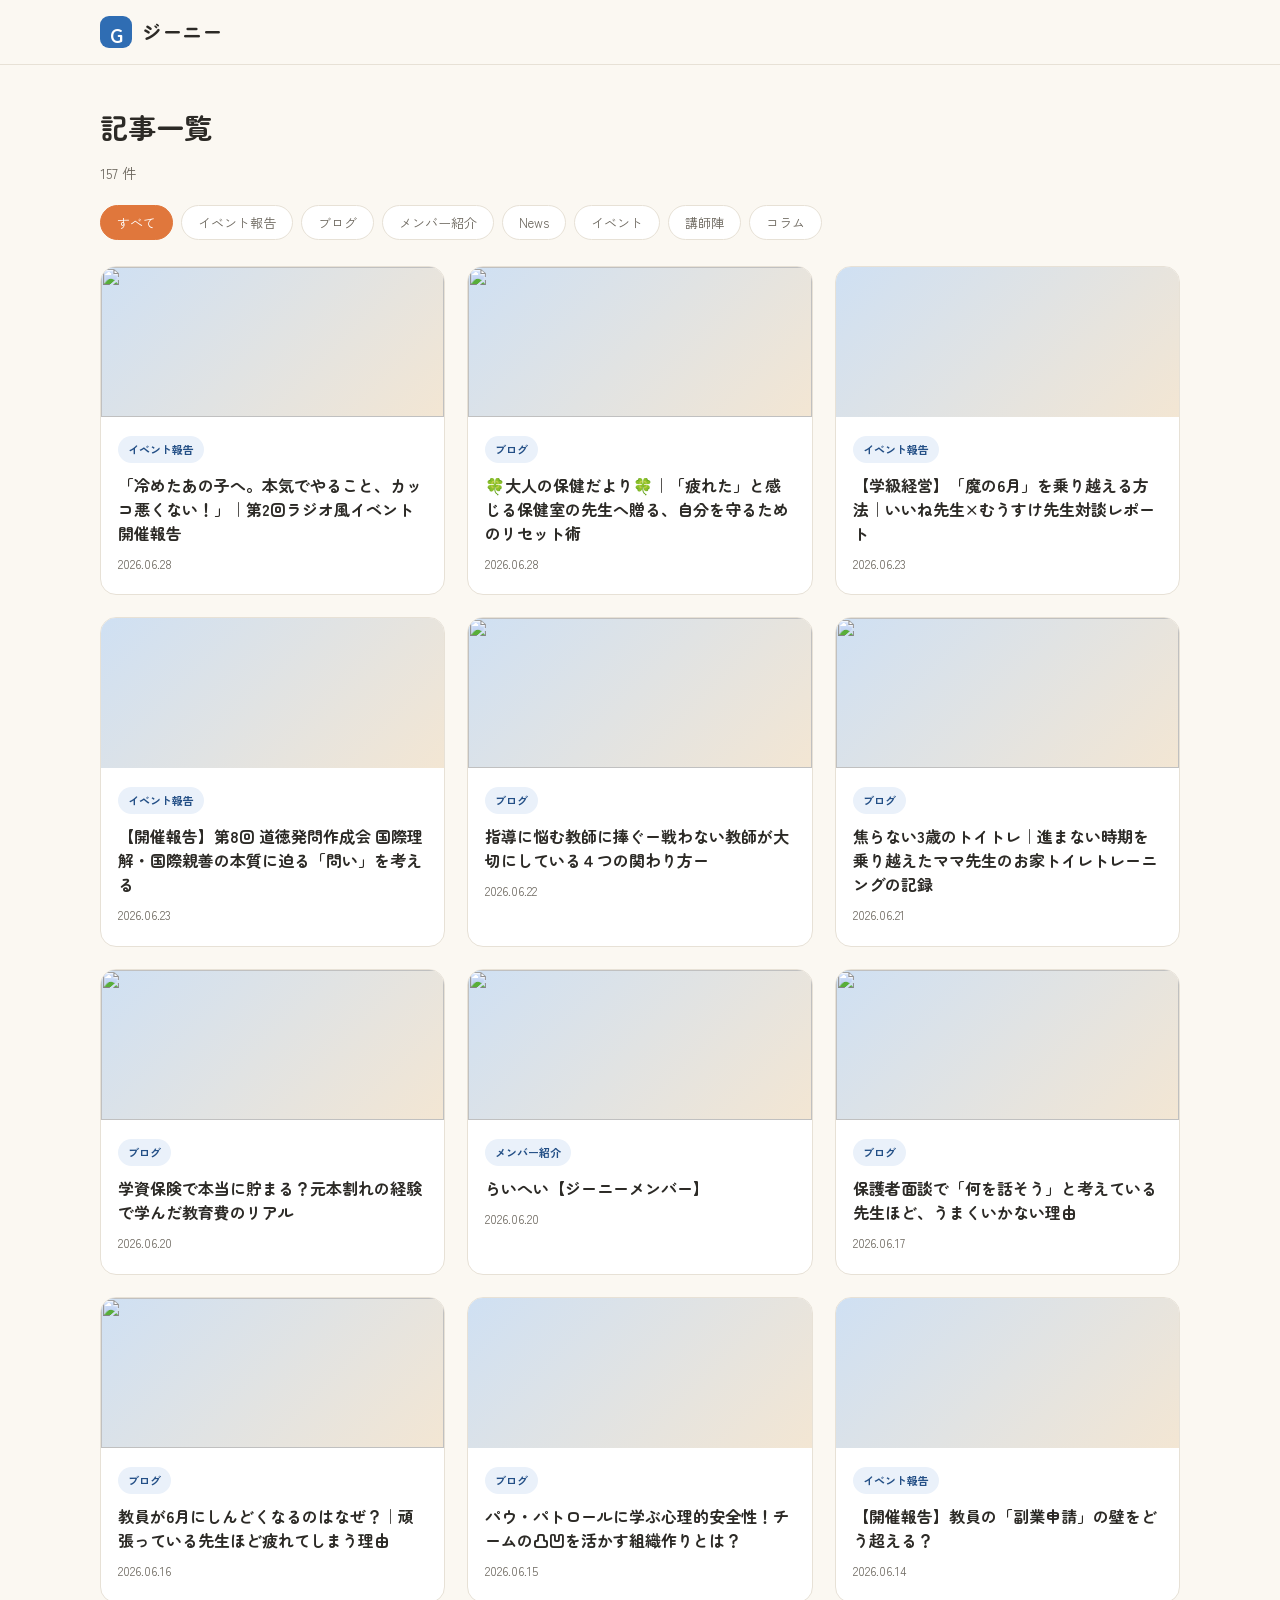
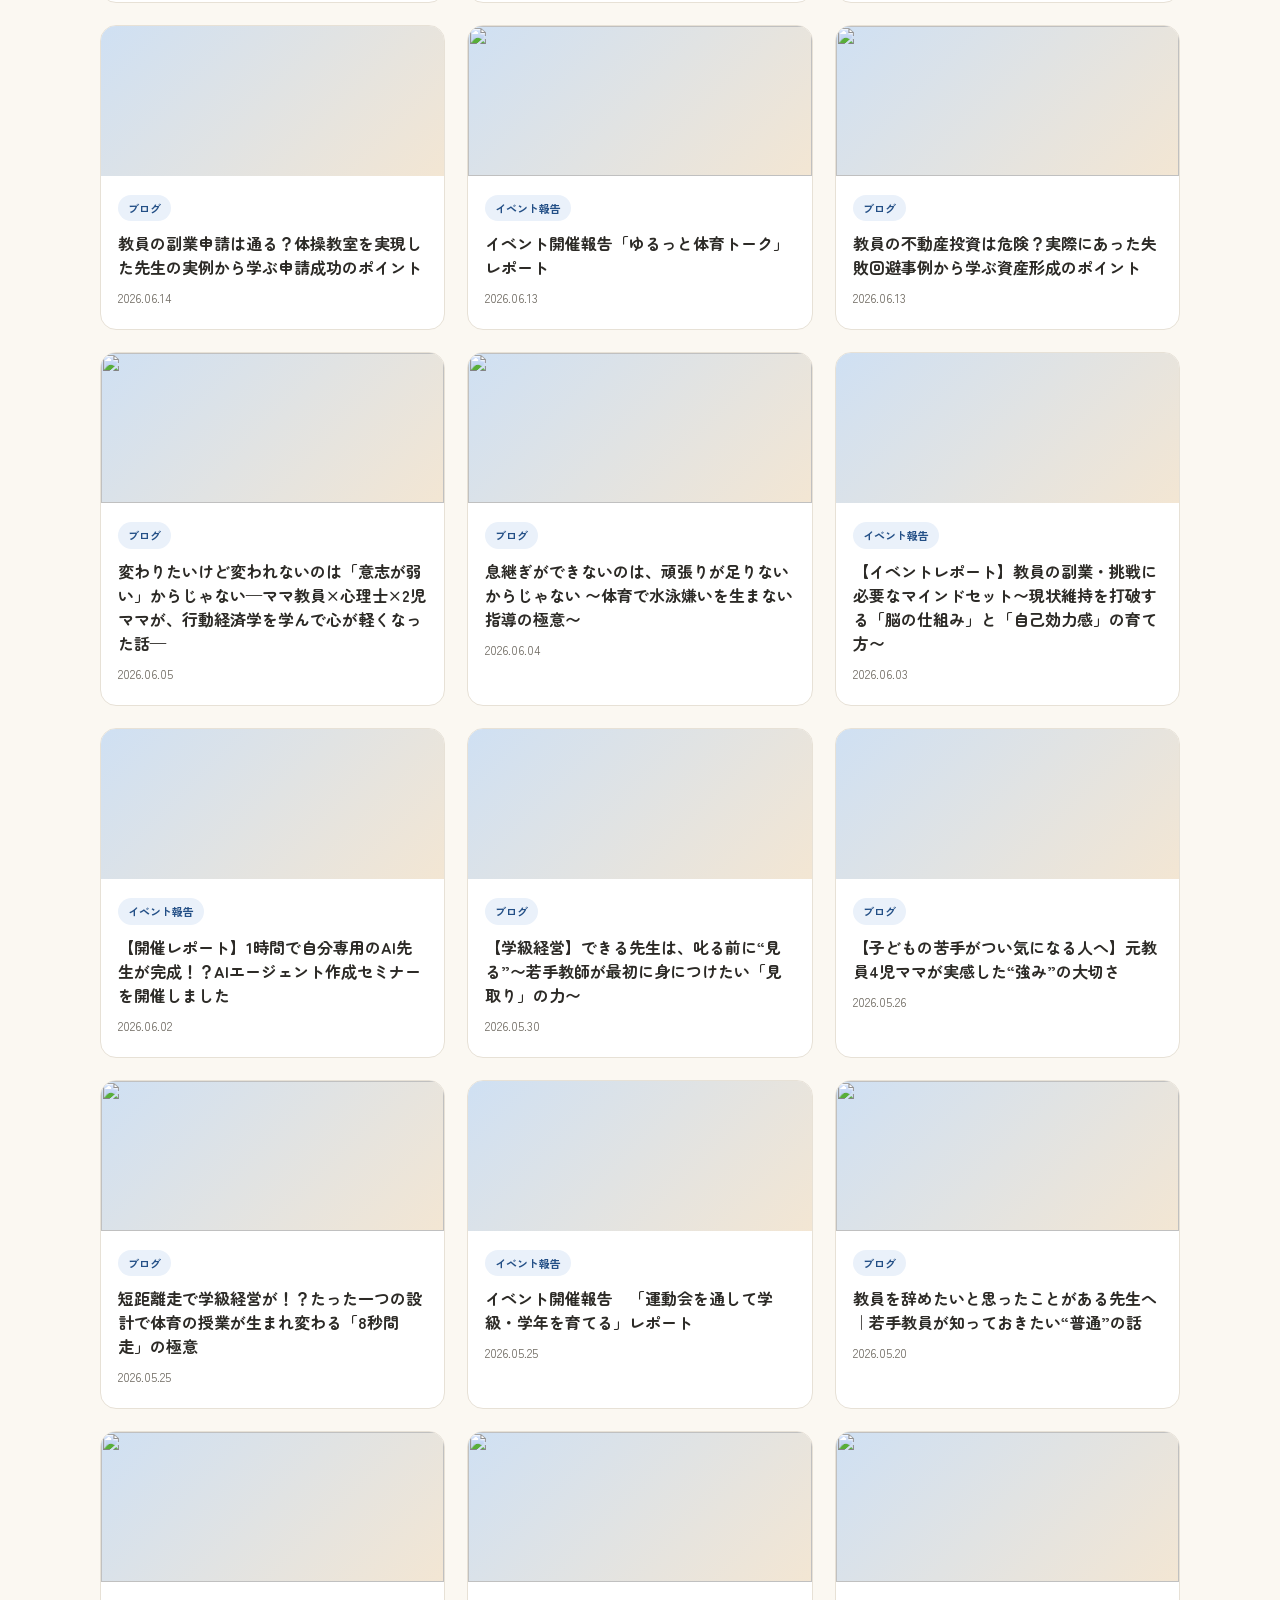
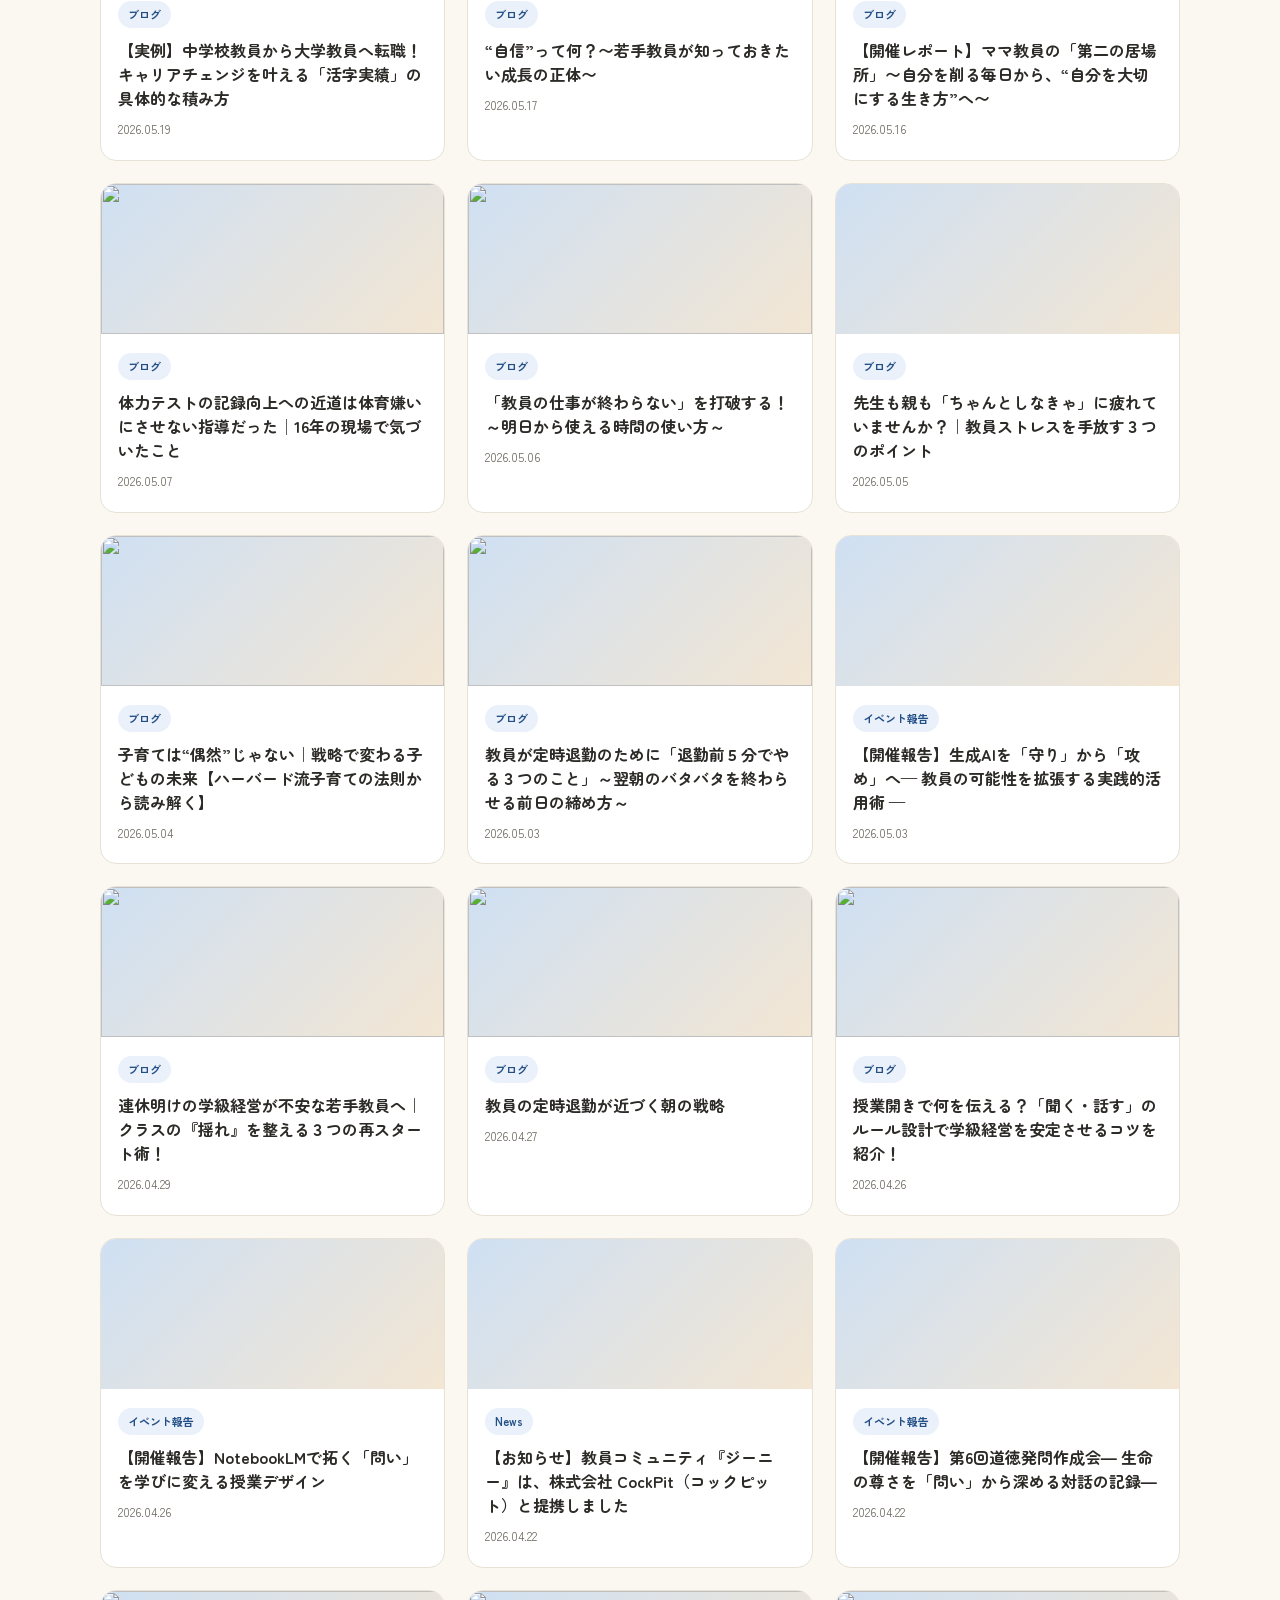
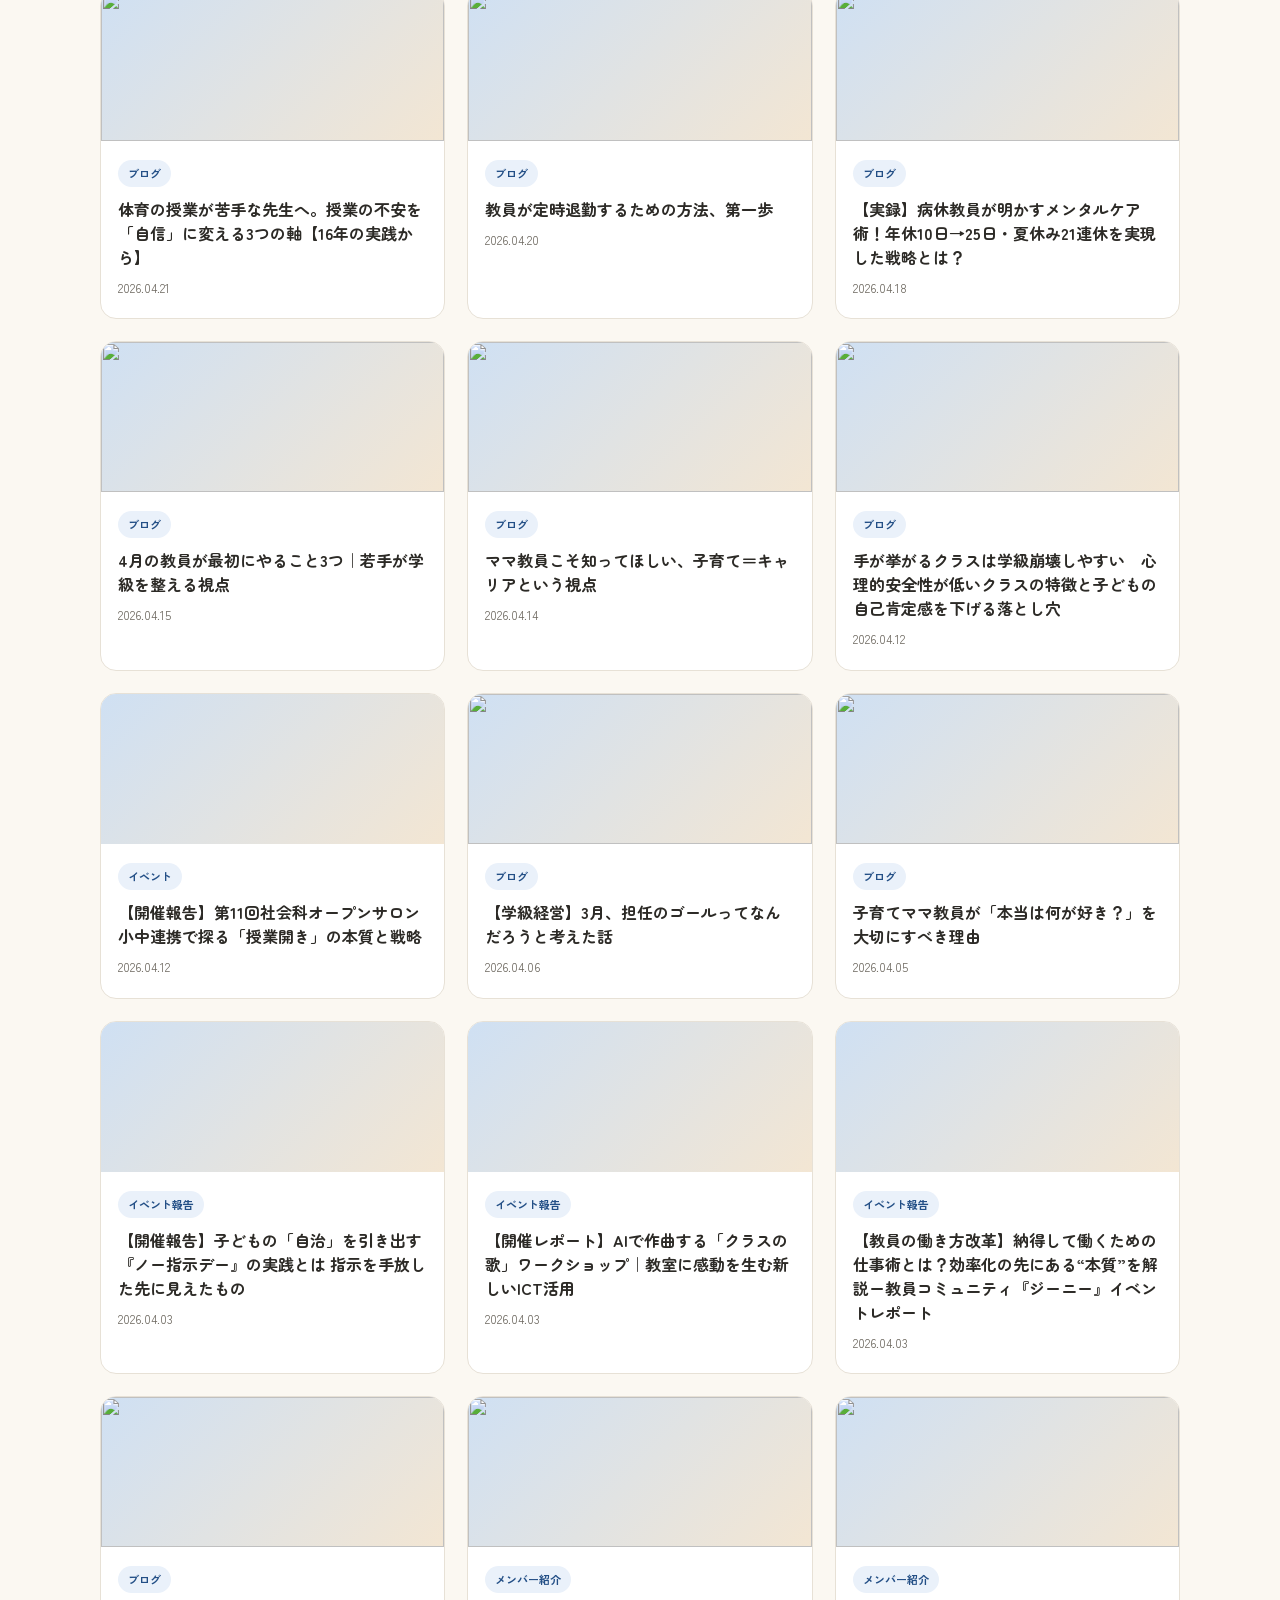
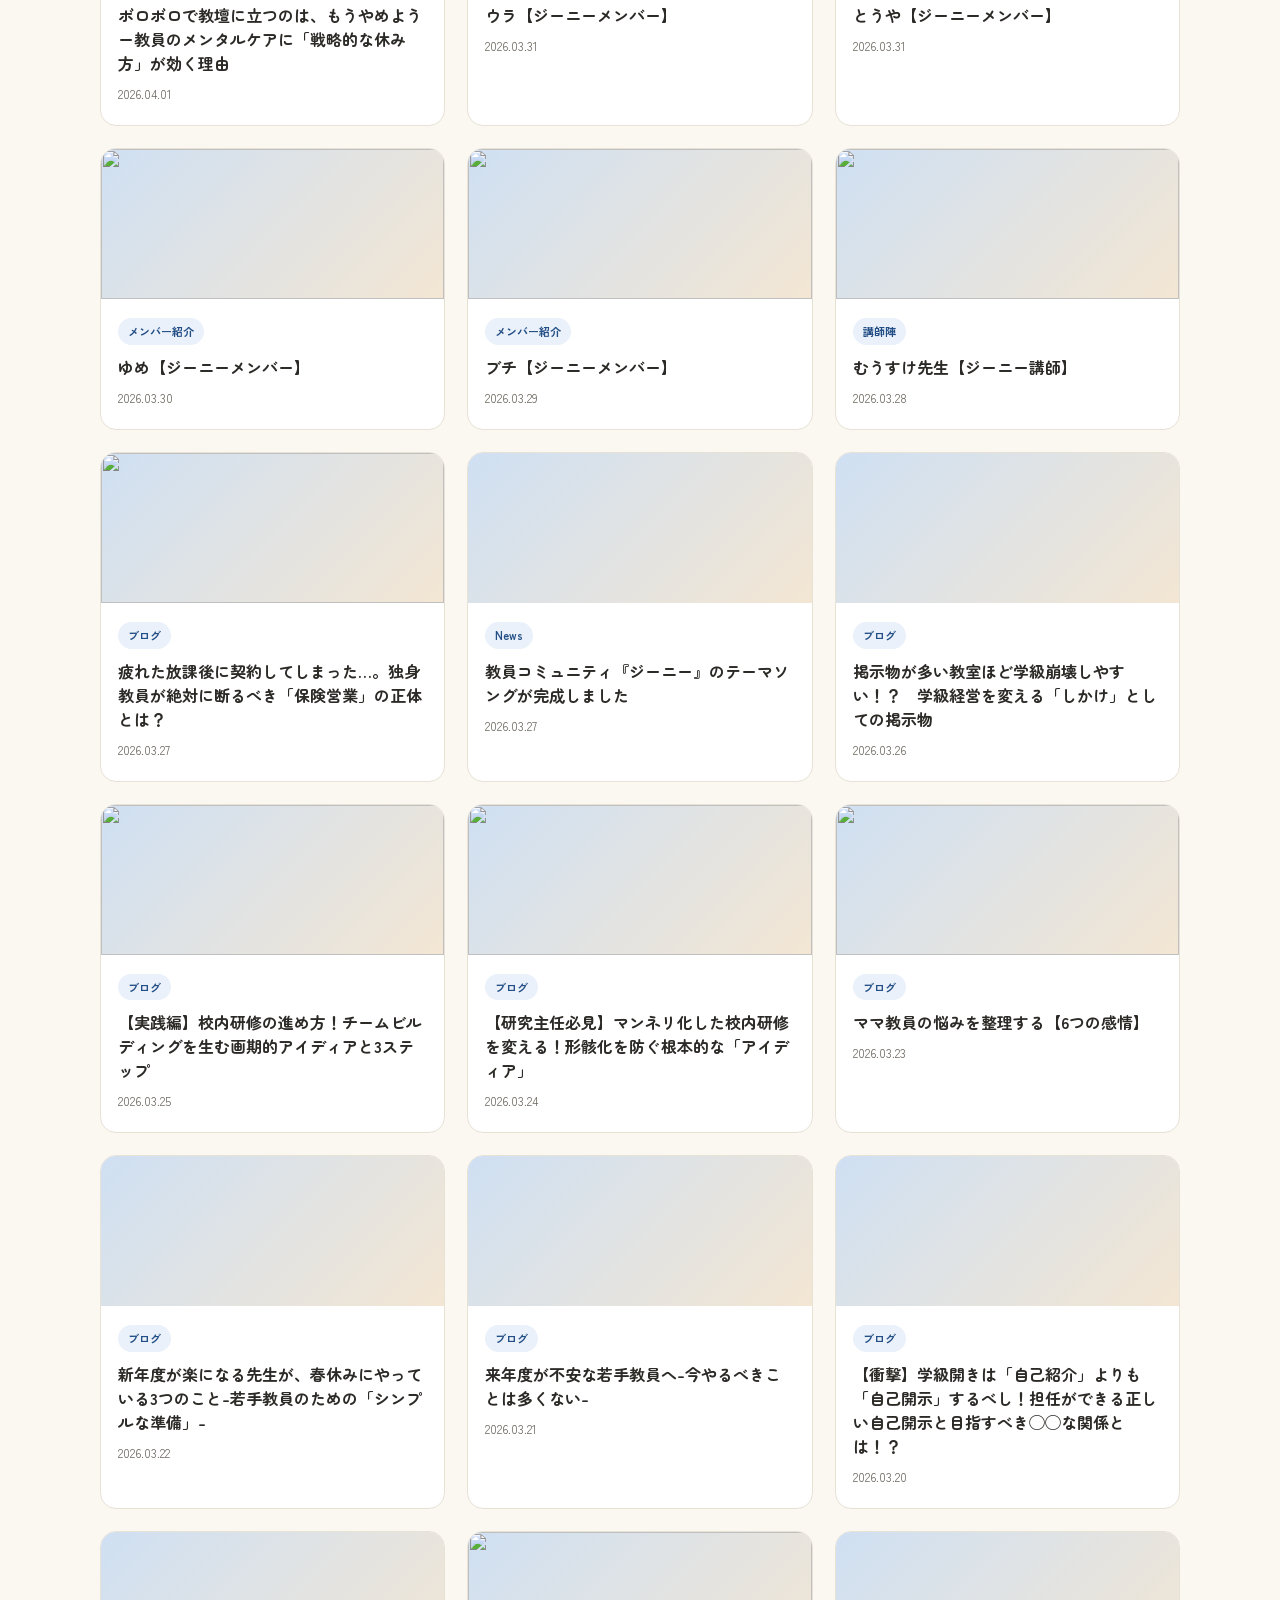
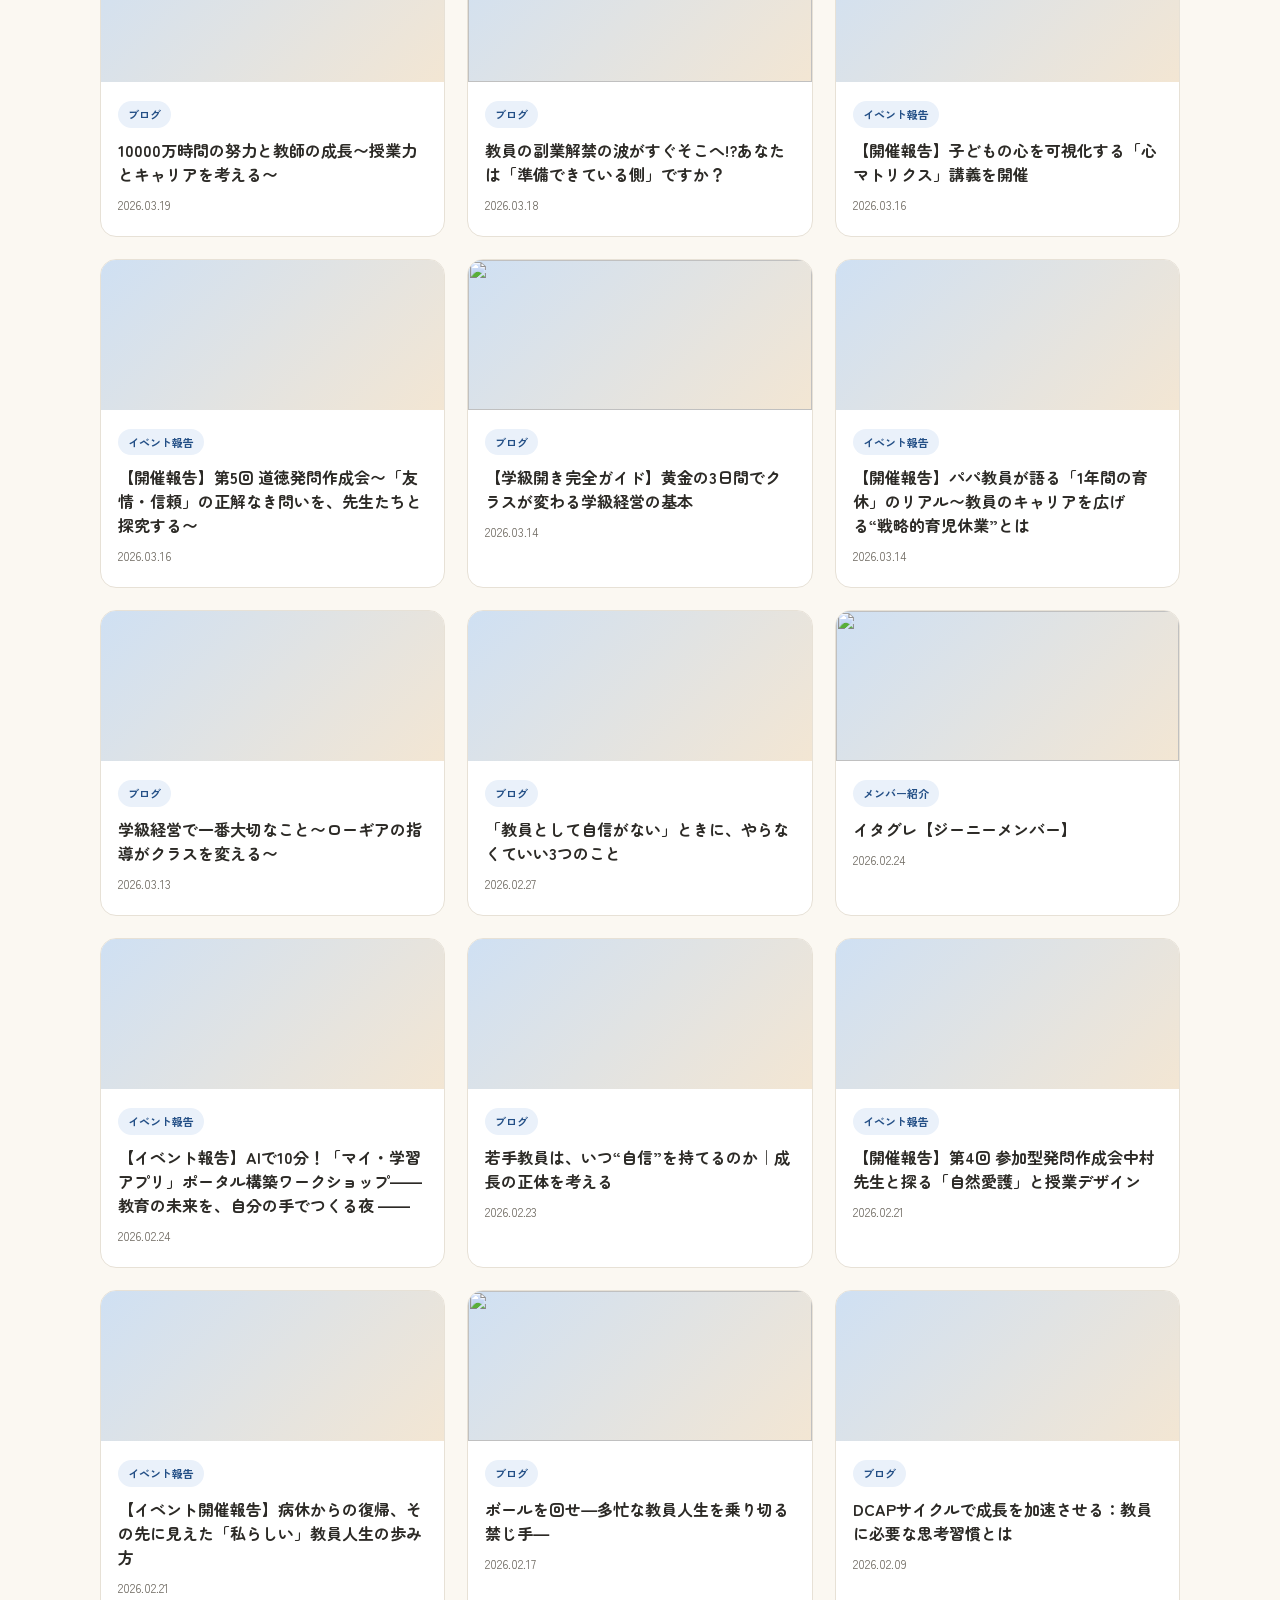
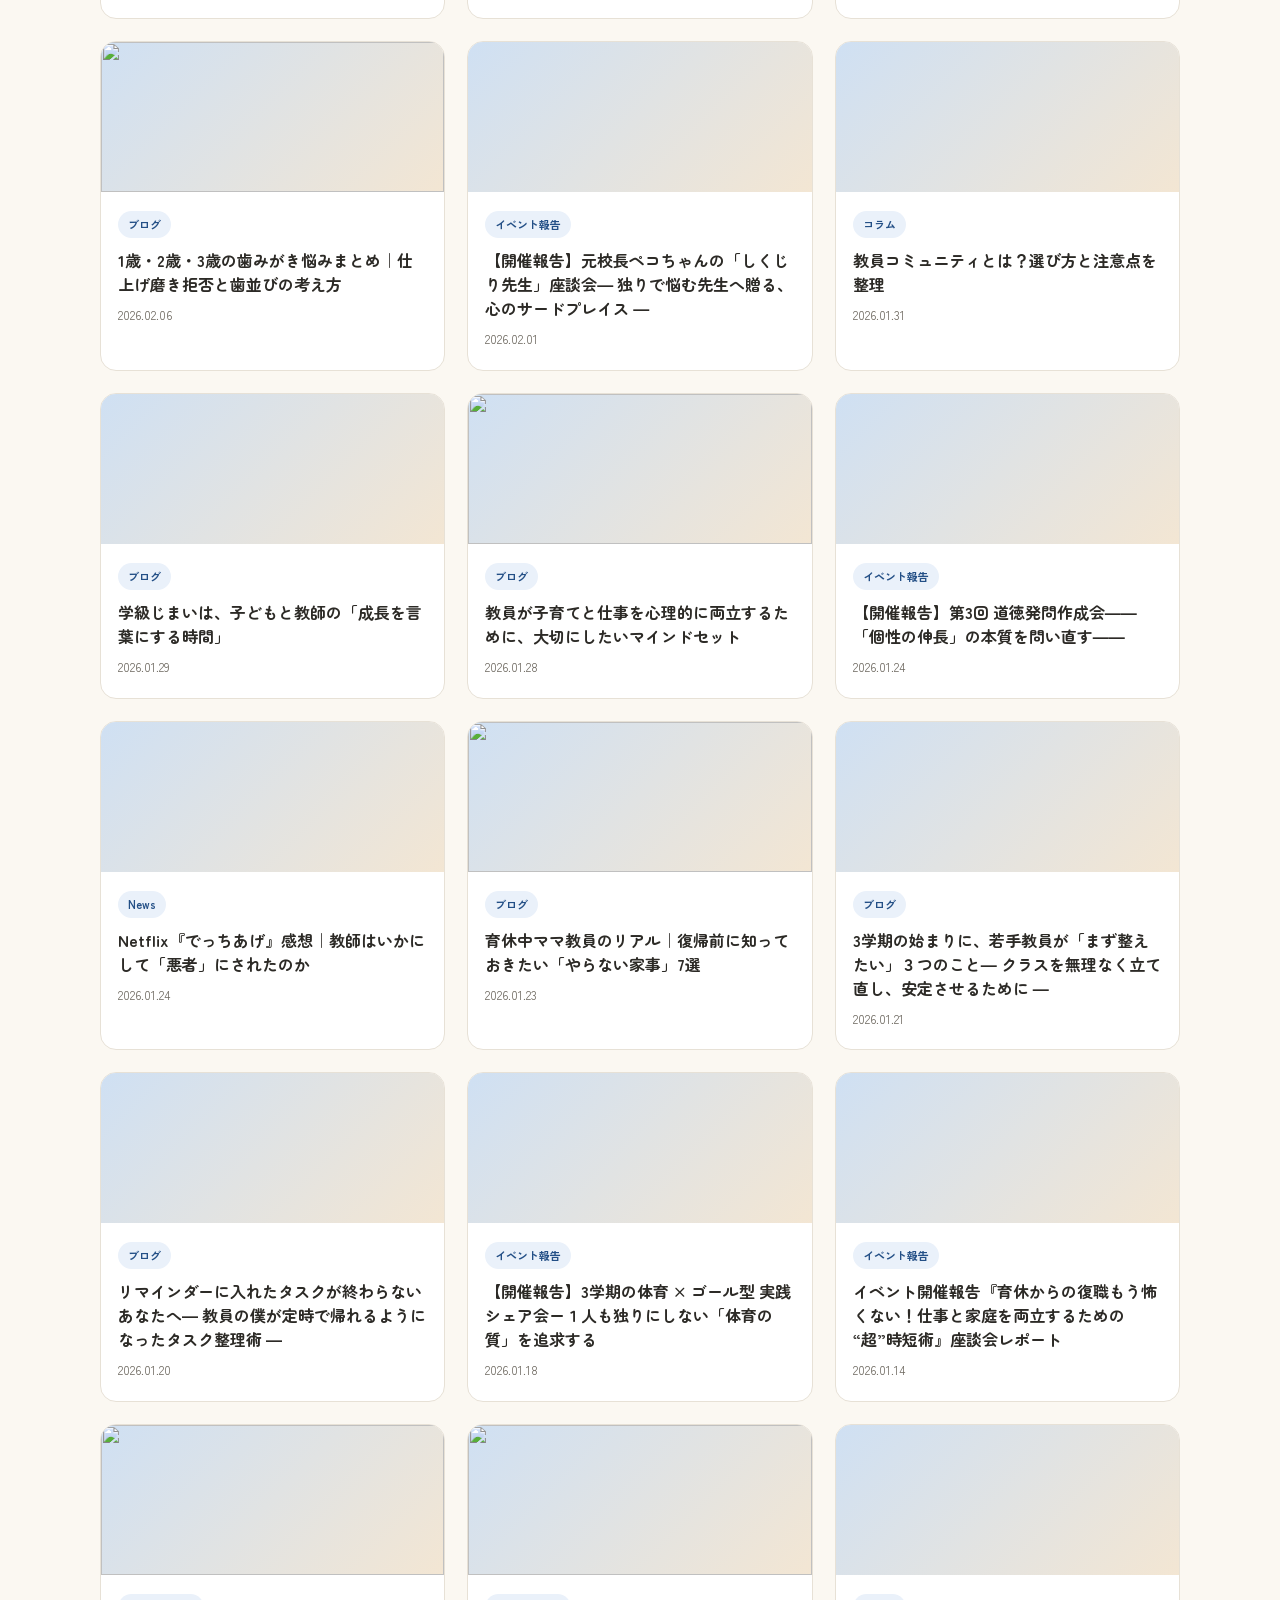
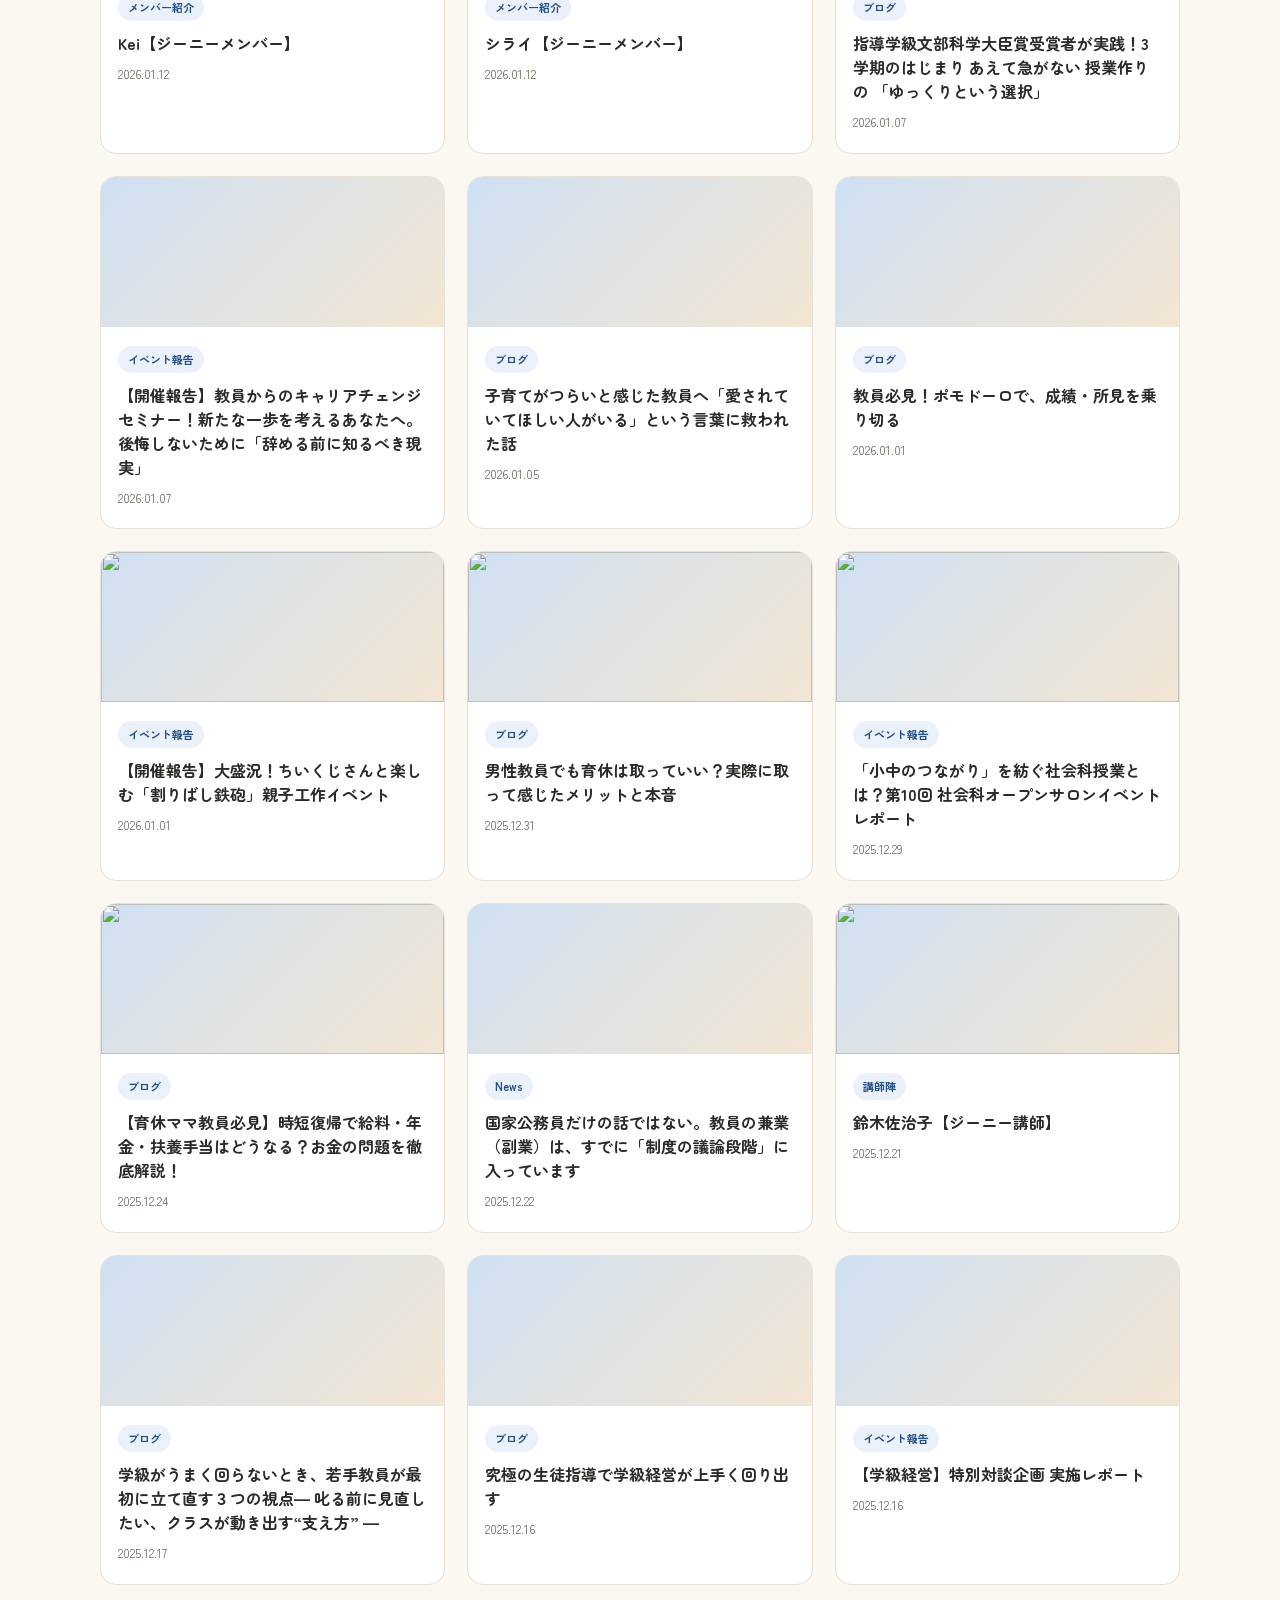
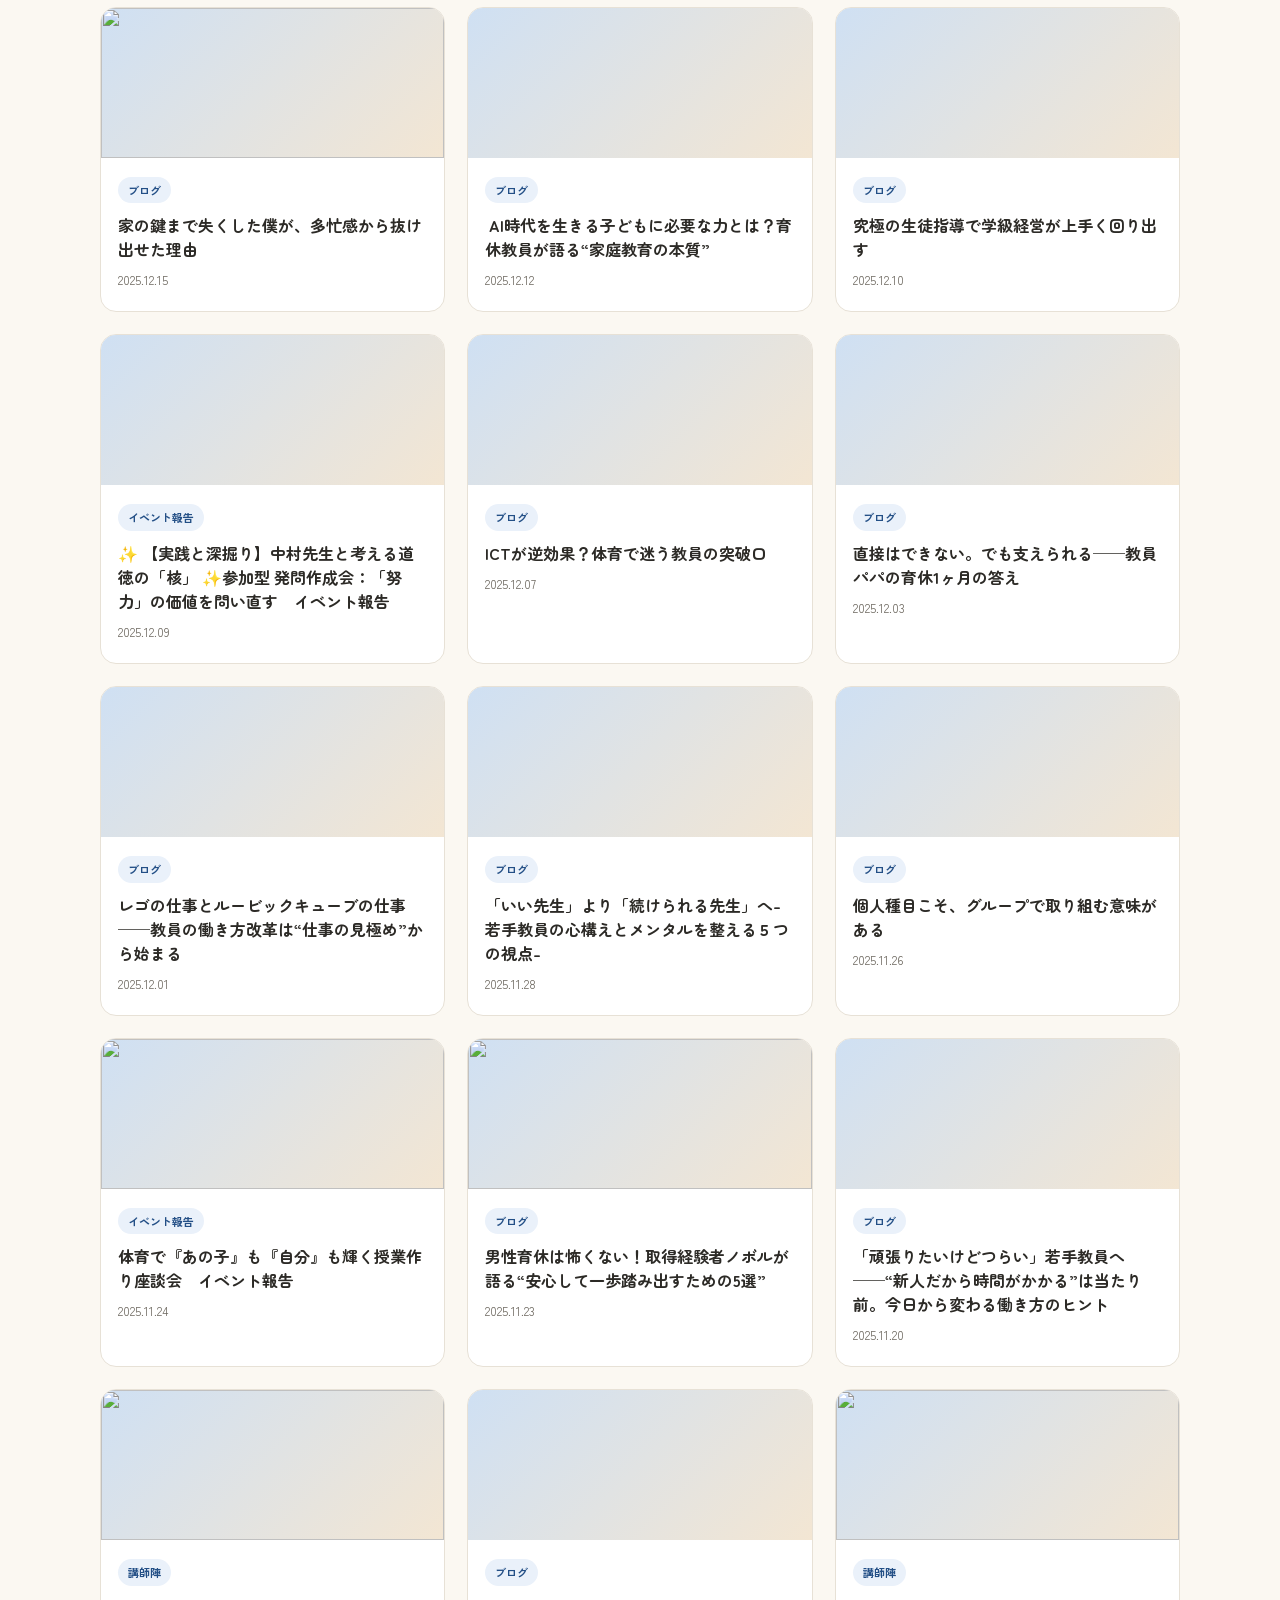
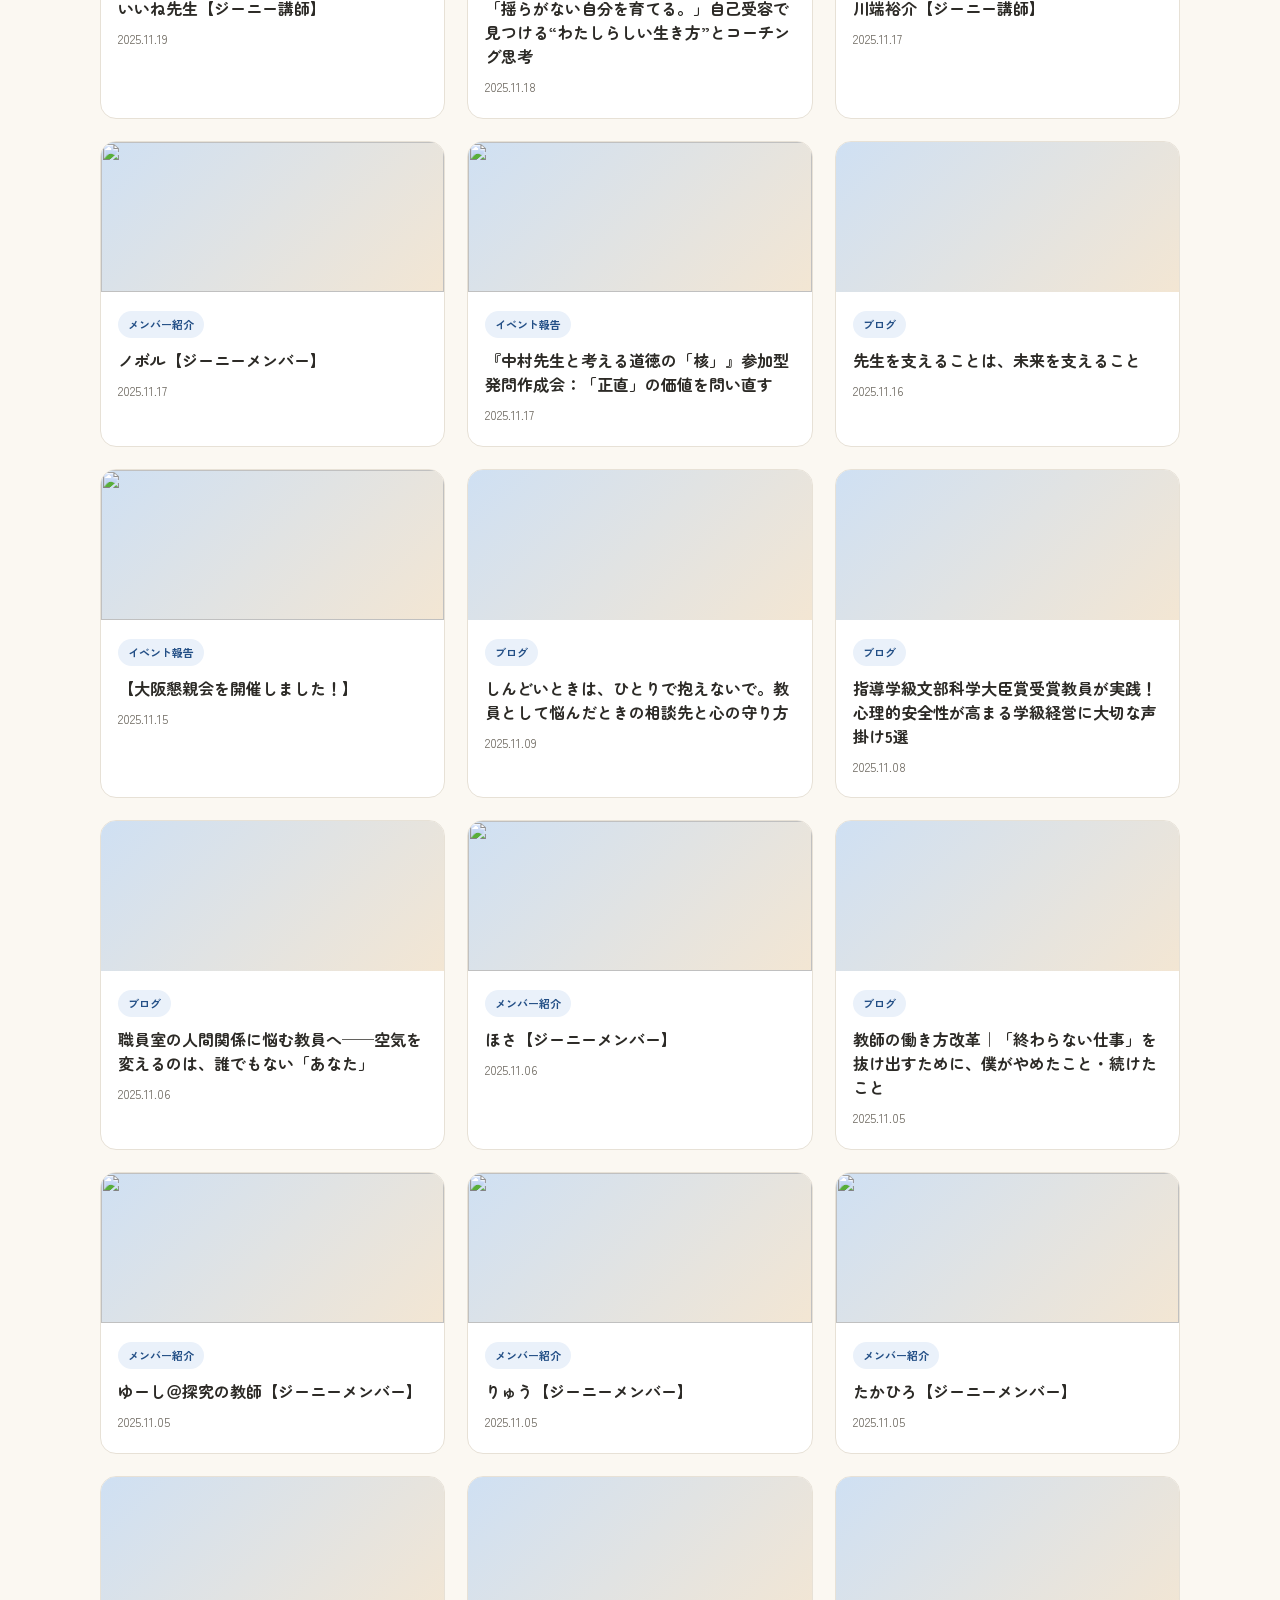
==== articles.html @ 3cad755f "WordPress全157記事を移行：トップ自動表示・記事ページ・一覧(カテゴリ絞り込み)を追加" ====
<!DOCTYPE html>
<html lang="ja">
<head>
<meta charset="UTF-8" />
<meta name="viewport" content="width=device-width, initial-scale=1.0" />
<title>記事一覧｜教員コミュニティ ジーニー</title>
<link rel="preconnect" href="https://fonts.googleapis.com">
<link rel="preconnect" href="https://fonts.gstatic.com" crossorigin>
<link href="https://fonts.googleapis.com/css2?family=Zen+Maru+Gothic:wght@500;700&family=Zen+Kaku+Gothic+New:wght@400;500;700&display=swap" rel="stylesheet">
<style>
  :root{--bg:#FBF8F2;--surface:#fff;--ink:#2c2a26;--muted:#6b665d;--line:#e7e1d6;--brand:#2f6db3;--brand-d:#234f86;--accent:#e0773c}
  *{box-sizing:border-box;margin:0;padding:0}
  body{font-family:"Zen Kaku Gothic New","Hiragino Maru Gothic ProN",sans-serif;color:var(--ink);background:var(--bg);line-height:1.9}
  a{color:inherit;text-decoration:none}
  h1,h2,h3{font-family:"Zen Maru Gothic","Hiragino Maru Gothic ProN",sans-serif}
  header{background:rgba(251,248,242,.92);backdrop-filter:blur(8px);border-bottom:1px solid var(--line);position:sticky;top:0;z-index:30}
  .nav{max-width:1120px;margin:0 auto;padding:0 20px;height:64px;display:flex;align-items:center;gap:18px}
  .logo{display:flex;align-items:center;gap:10px;font-family:"Zen Maru Gothic",sans-serif;font-weight:700;font-size:20px}
  .logo .mark{width:32px;height:32px;border-radius:9px;background:var(--brand);color:#fff;display:grid;place-items:center}
  .wrap{max-width:1120px;margin:0 auto;padding:36px 20px 60px}
  .wrap h1{font-size:28px;margin-bottom:6px}
  .count{color:var(--muted);font-size:14px;margin-bottom:18px}
  .filters{display:flex;flex-wrap:wrap;gap:8px;margin-bottom:26px}
  .filters button{font-family:inherit;font-size:13px;border:1.5px solid var(--line);background:#fff;color:var(--muted);padding:7px 16px;border-radius:999px;cursor:pointer;transition:.15s}
  .filters button:hover{border-color:var(--accent);color:var(--accent)}
  .filters button.on{background:var(--accent);border-color:var(--accent);color:#fff}
  .grid{display:grid;grid-template-columns:repeat(3,1fr);gap:22px}
  .card{background:var(--surface);border:1px solid var(--line);border-radius:16px;overflow:hidden;transition:transform .15s,box-shadow .15s}
  .card:hover{transform:translateY(-3px);box-shadow:0 10px 28px rgba(60,50,30,.08)}
  .card .thumb{height:150px;background:linear-gradient(135deg,#cfe0f3,#f3e6d3);overflow:hidden}
  .card .thumb img{width:100%;height:100%;object-fit:cover;display:block}
  .card .body{padding:15px 17px 19px}
  .tag{display:inline-block;font-size:11px;font-weight:700;color:var(--brand-d);background:#eaf1fa;padding:3px 10px;border-radius:999px}
  .card h3{font-size:16px;margin:10px 0 8px;line-height:1.5}
  .card .date{font-size:12px;color:var(--muted)}
  @media(max-width:820px){.grid{grid-template-columns:1fr}}
</style>
</head>
<body>
<header><div class="nav"><a class="logo" href="index.html"><span class="mark">G</span>ジーニー</a></div></header>

<div class="wrap">
  <h1>記事一覧</h1>
  <div class="count" id="count"></div>
  <div class="filters" id="filters"></div>
  <div class="grid" id="grid"></div>
</div>

<script>
(function(){
  function esc(s){return (s||'').replace(/[&<>"]/g,function(c){return {'&':'&amp;','<':'&lt;','>':'&gt;','"':'&quot;'}[c];});}
  function card(p){
    var t=p.thumb?'<div class="thumb"><img src="'+p.thumb+'" alt="" loading="lazy"></div>':'<div class="thumb"></div>';
    return '<a class="card" href="post.html?slug='+encodeURIComponent(p.slug)+'">'+t+
      '<div class="body"><span class="tag">'+esc(p.category)+'</span><h3>'+esc(p.title)+'</h3>'+
      '<div class="date">'+(p.date||'').replace(/-/g,'.')+'</div></div></a>';
  }
  var ALL=[], cats=['すべて'];
  var initial=new URLSearchParams(location.search).get('cat')||'すべて';
  fetch('data/posts.json').then(function(r){return r.json();}).then(function(posts){
    ALL=posts;
    posts.forEach(function(p){if(cats.indexOf(p.category)<0)cats.push(p.category);});
    var fb=document.getElementById('filters');
    fb.innerHTML=cats.map(function(c){return '<button data-c="'+c+'">'+c+'</button>';}).join('');
    fb.querySelectorAll('button').forEach(function(b){b.onclick=function(){show(b.dataset.c);};});
    show(initial);
  });
  function show(cat){
    var list=(cat==='すべて')?ALL:ALL.filter(function(p){return p.category===cat;});
    document.getElementById('grid').innerHTML=list.map(card).join('');
    document.getElementById('count').textContent=list.length+' 件';
    document.querySelectorAll('#filters button').forEach(function(b){b.classList.toggle('on',b.dataset.c===cat);});
  }
})();
</script>
</body>
</html>
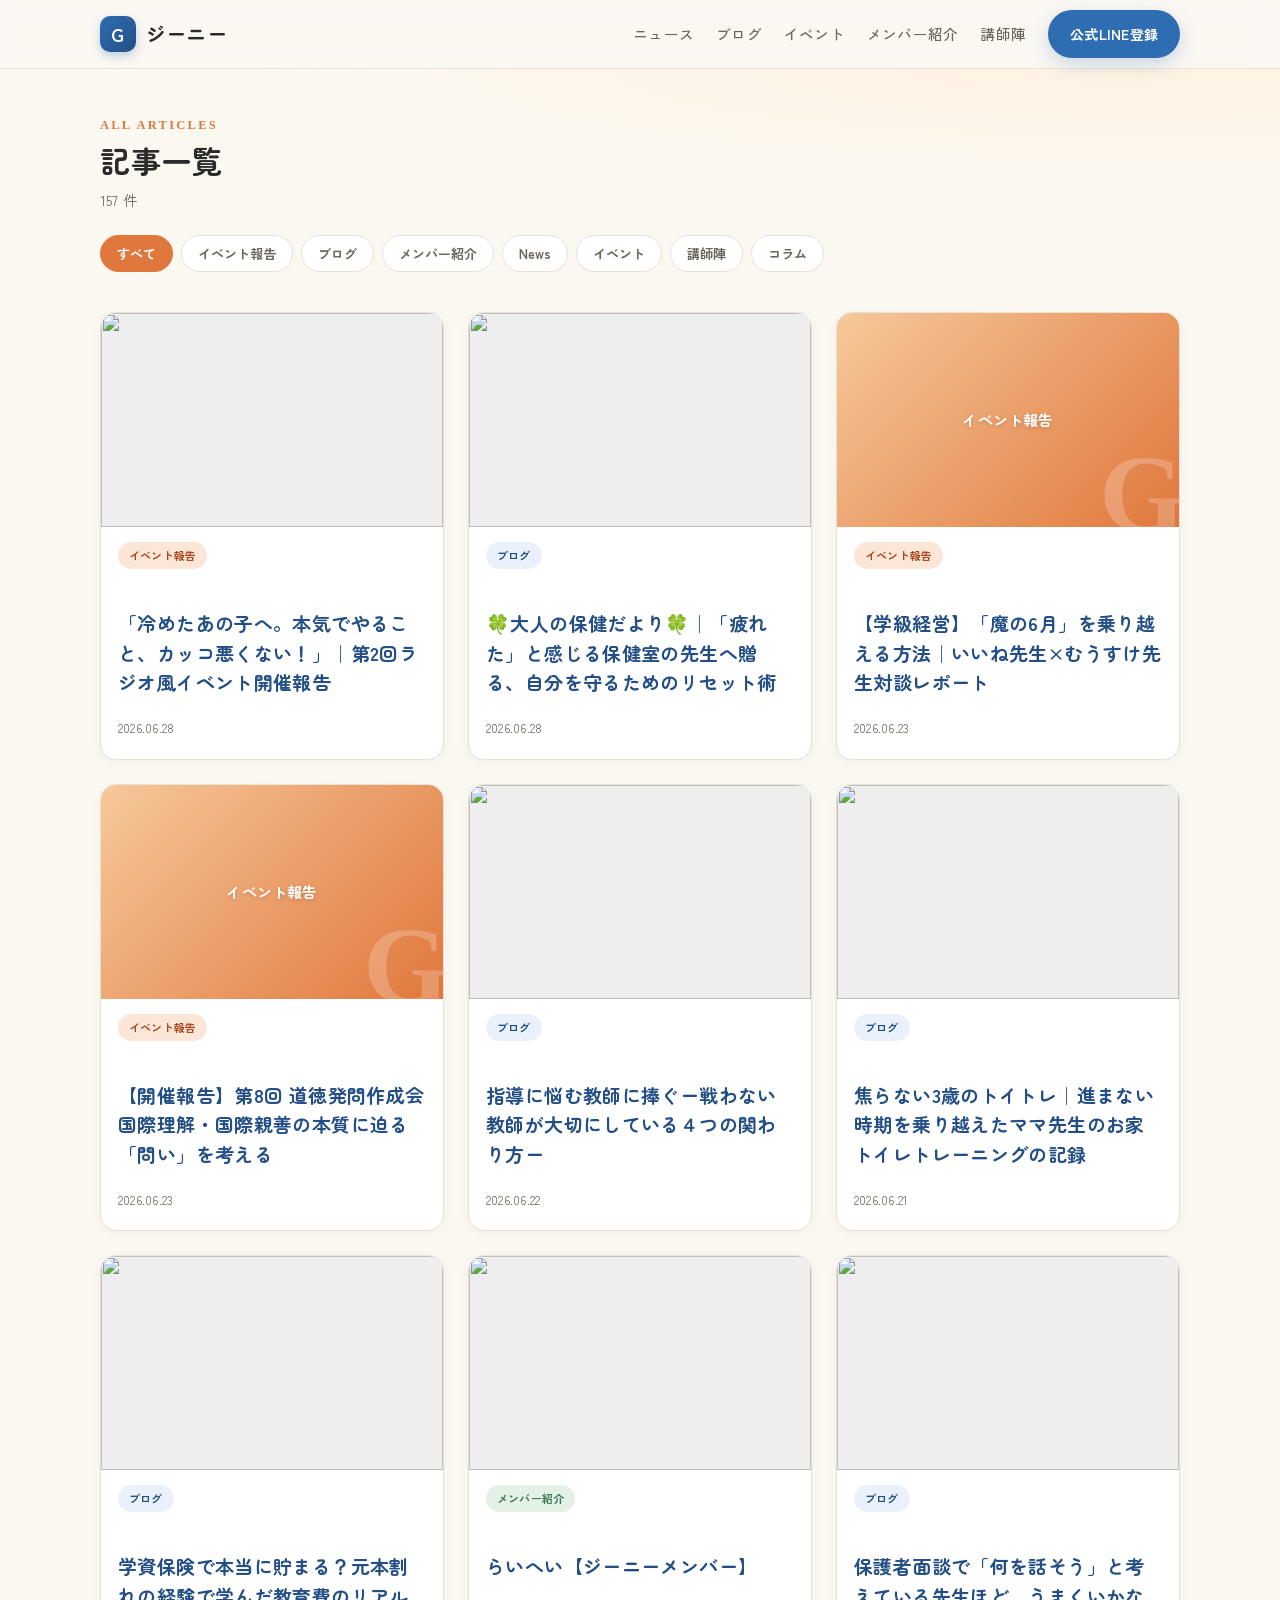
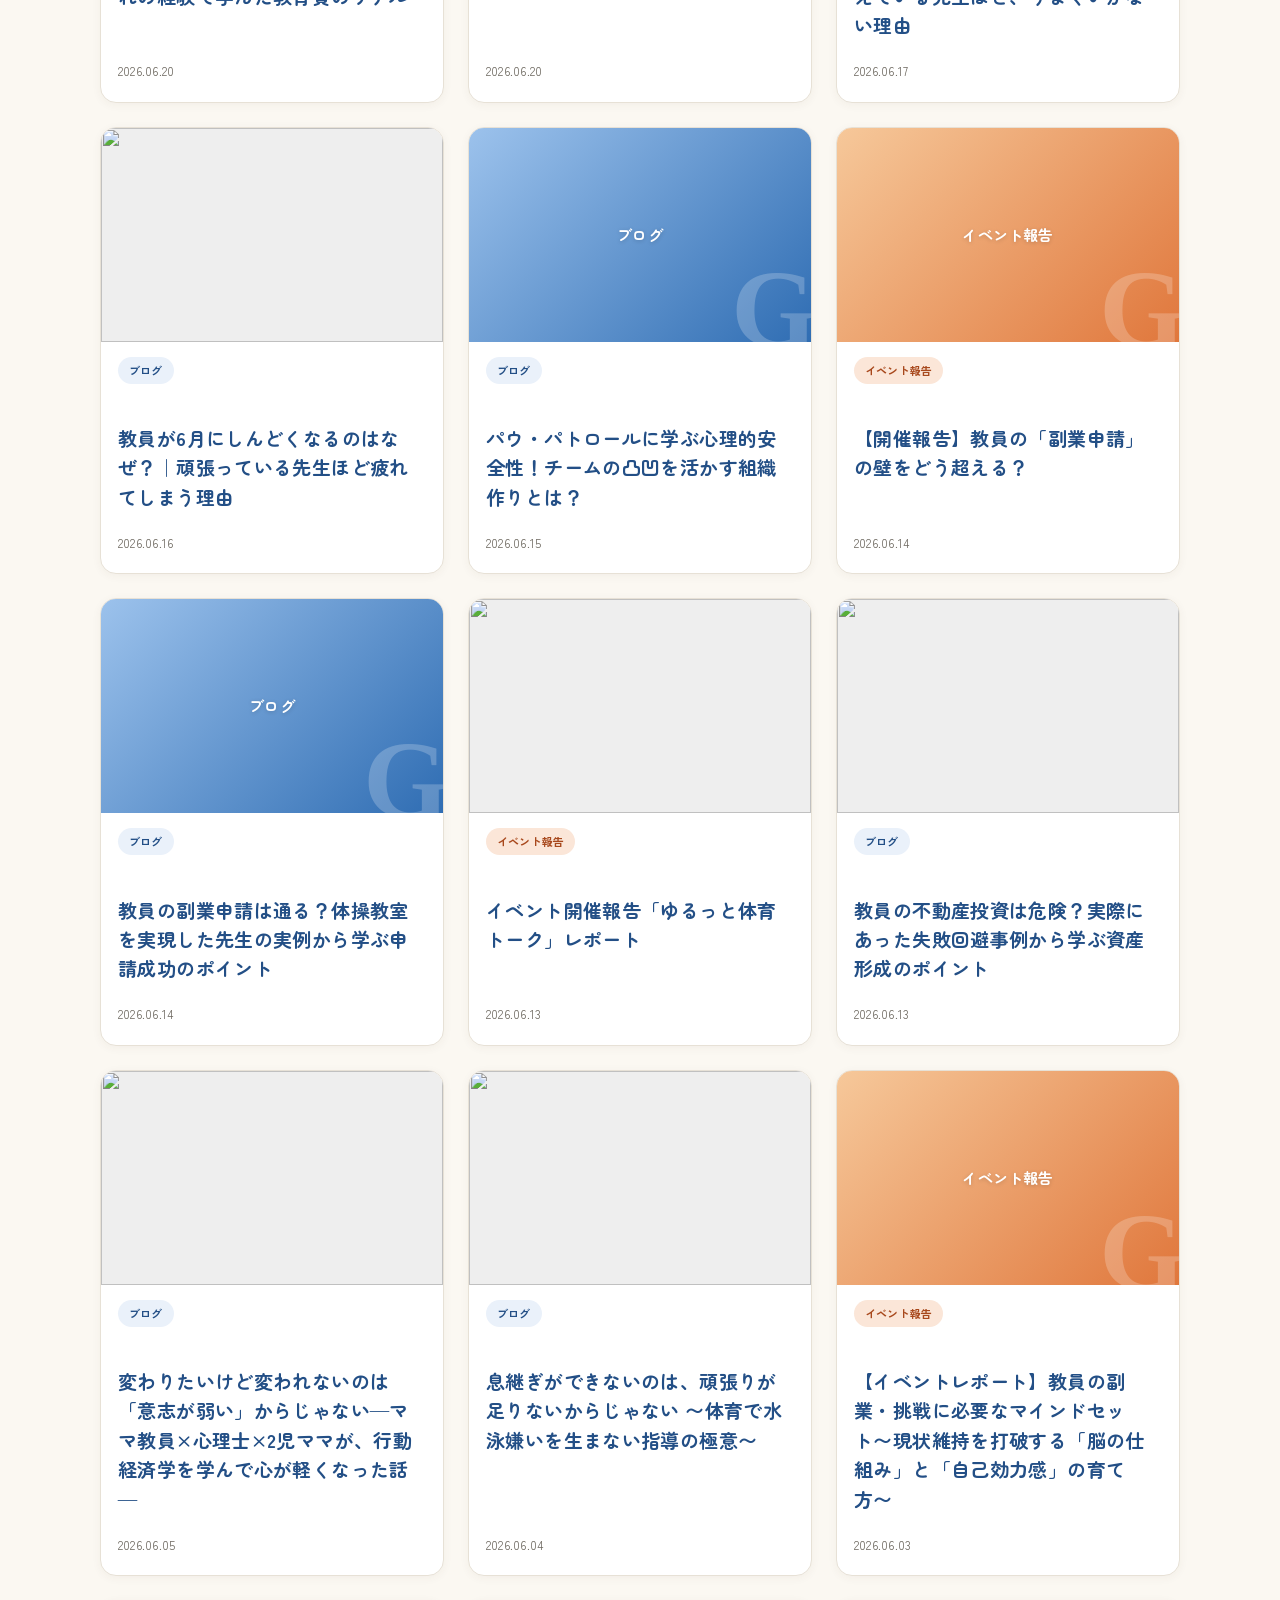
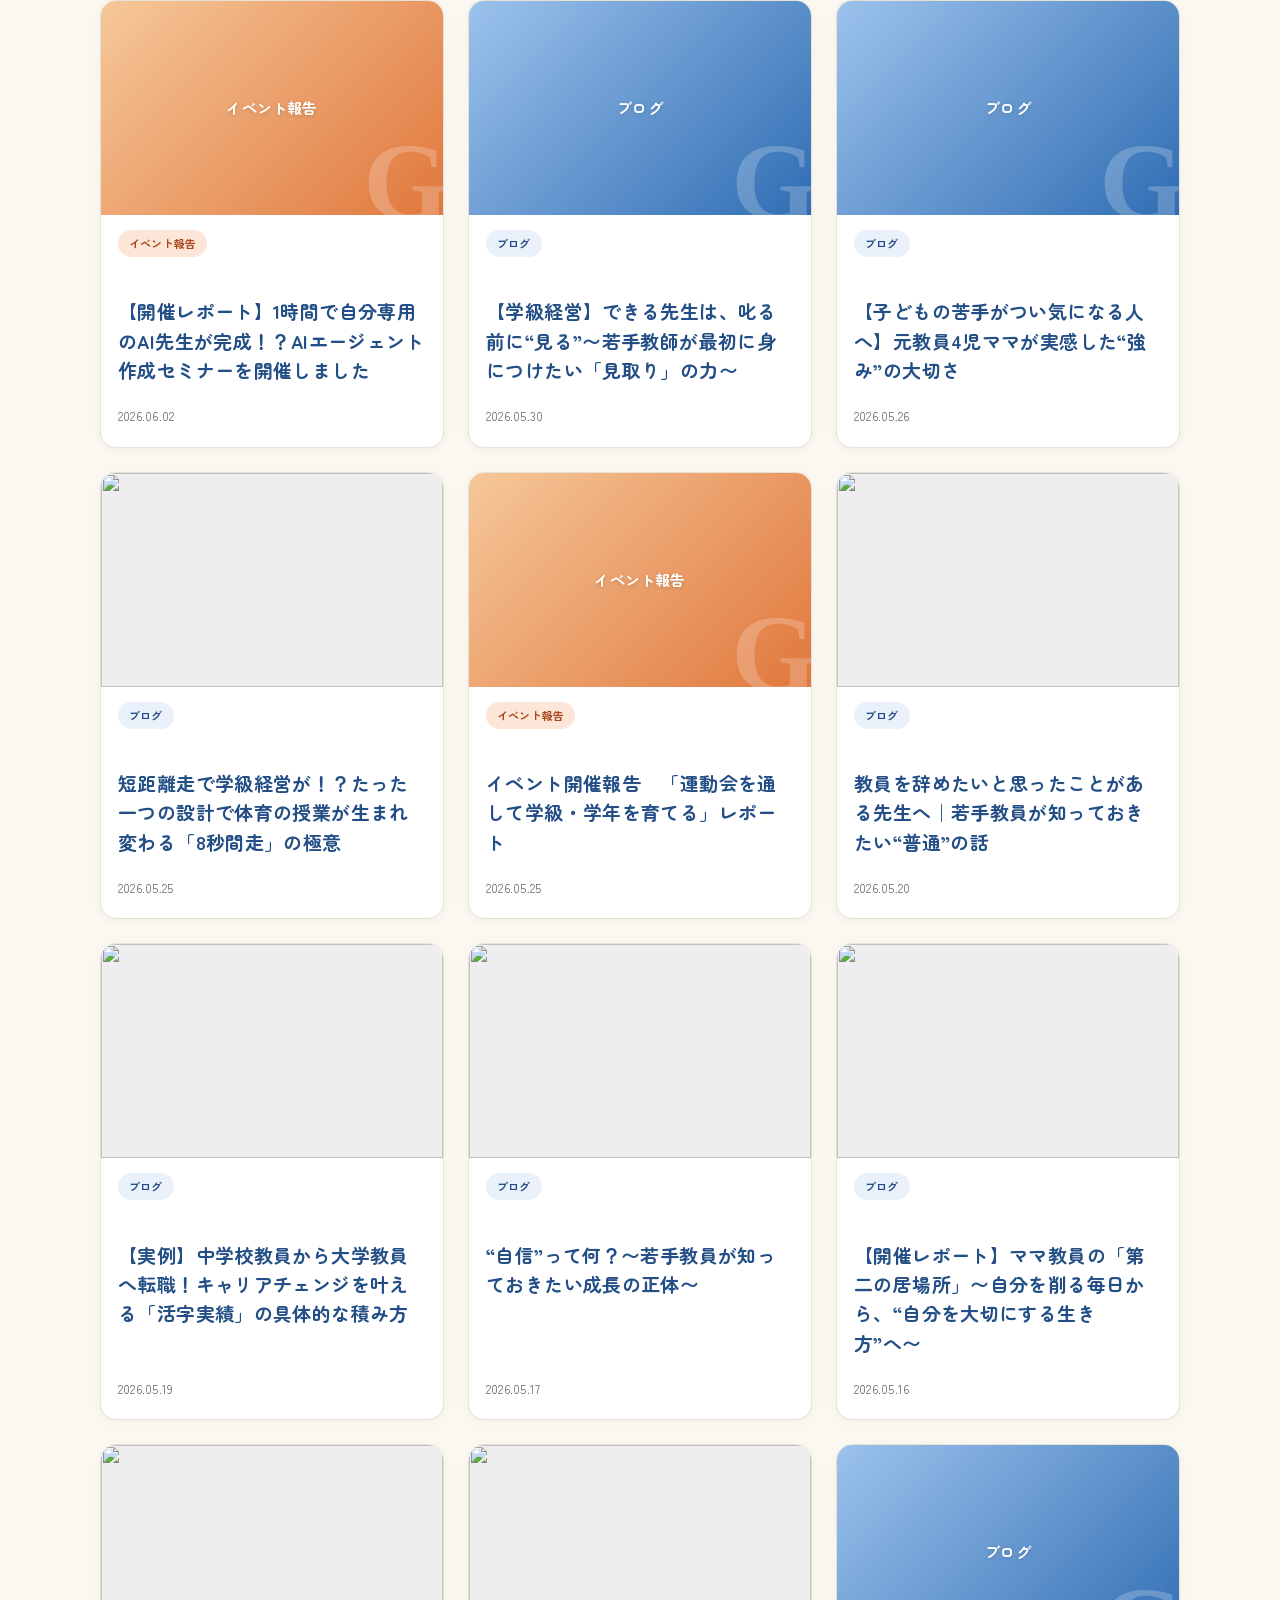
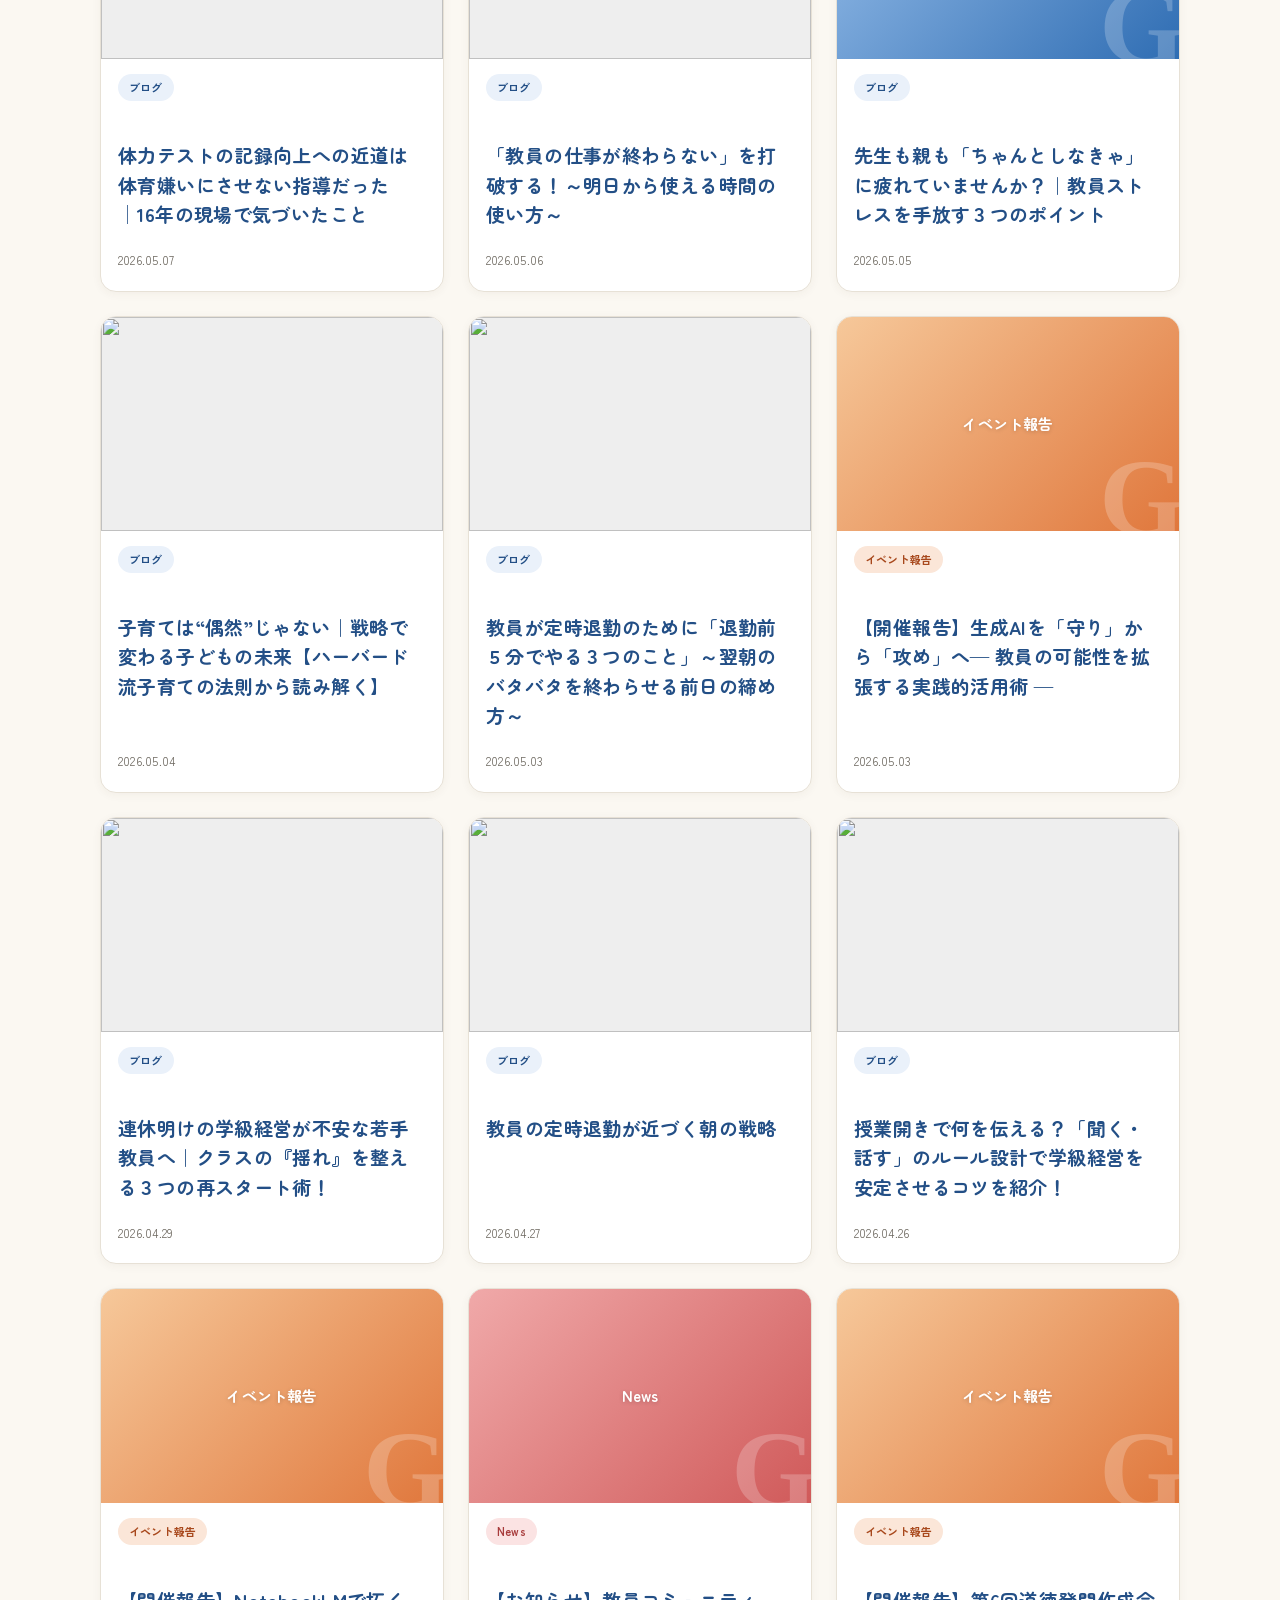
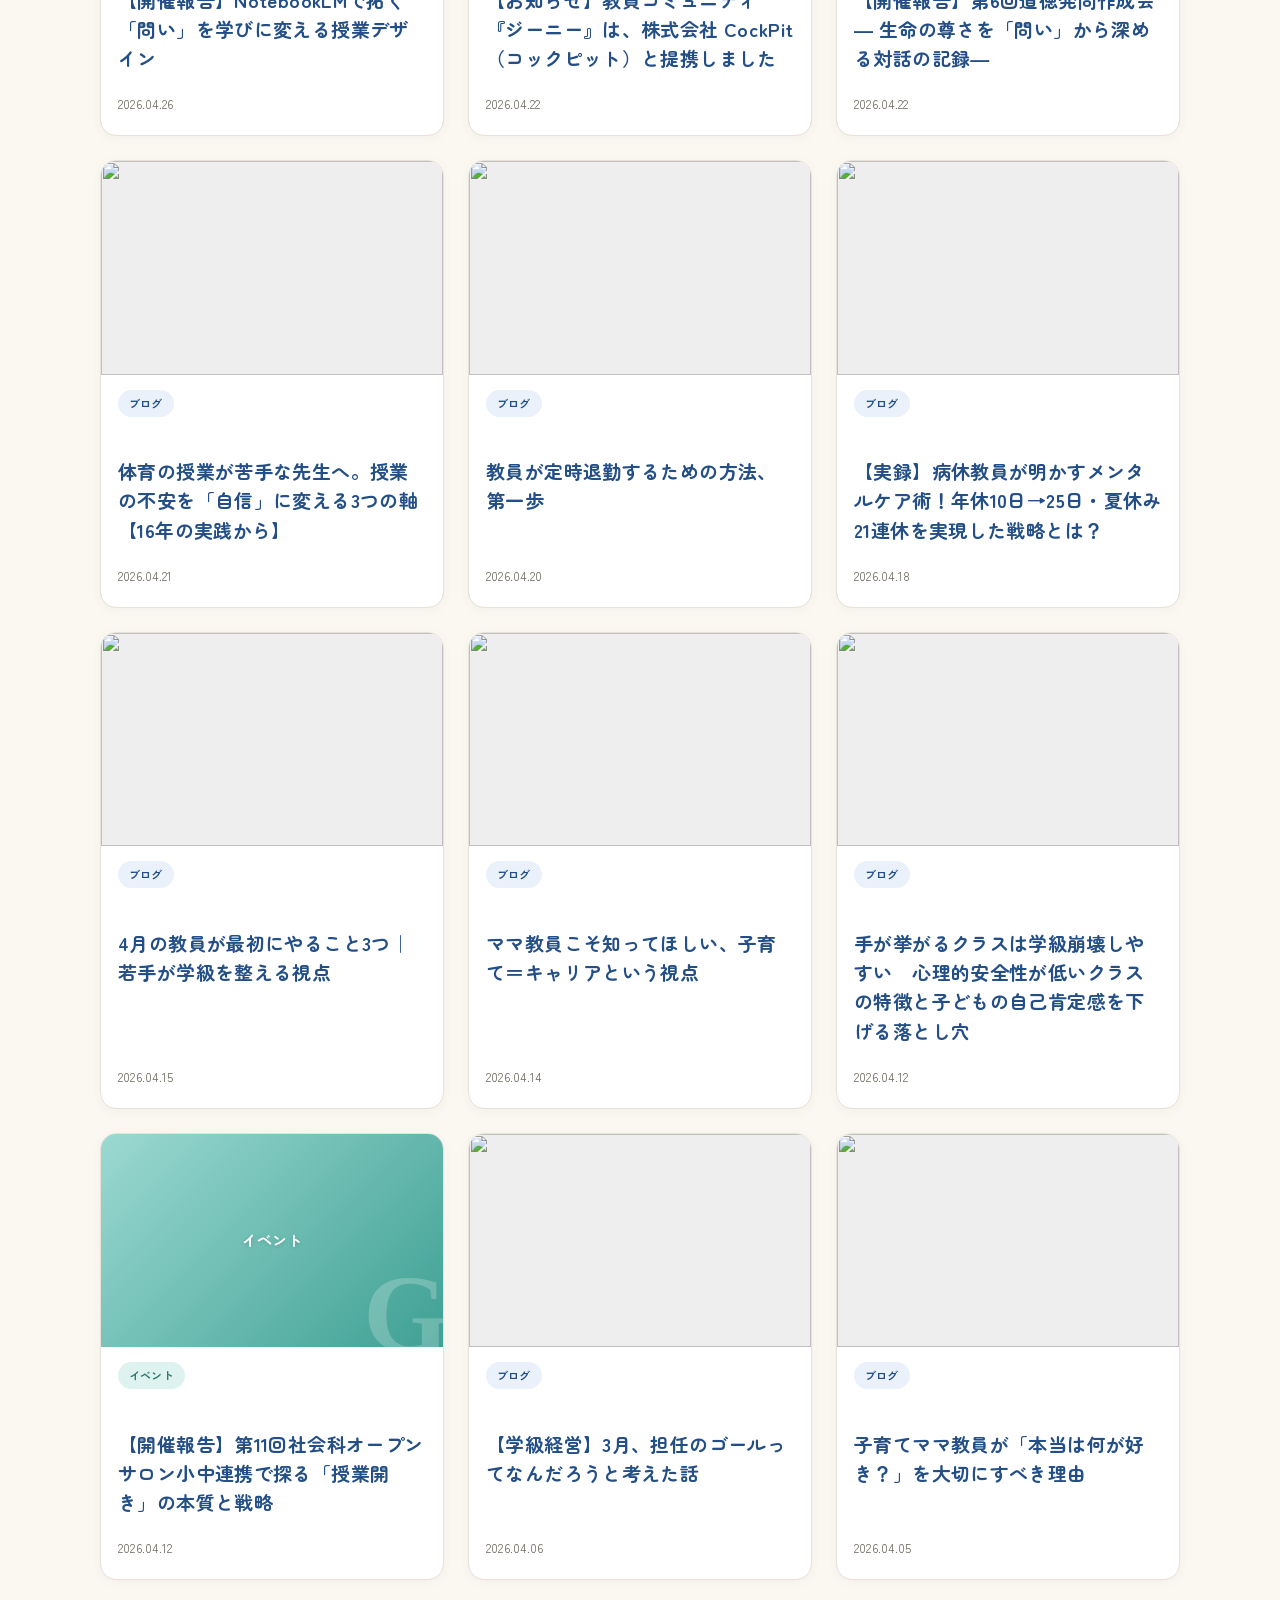
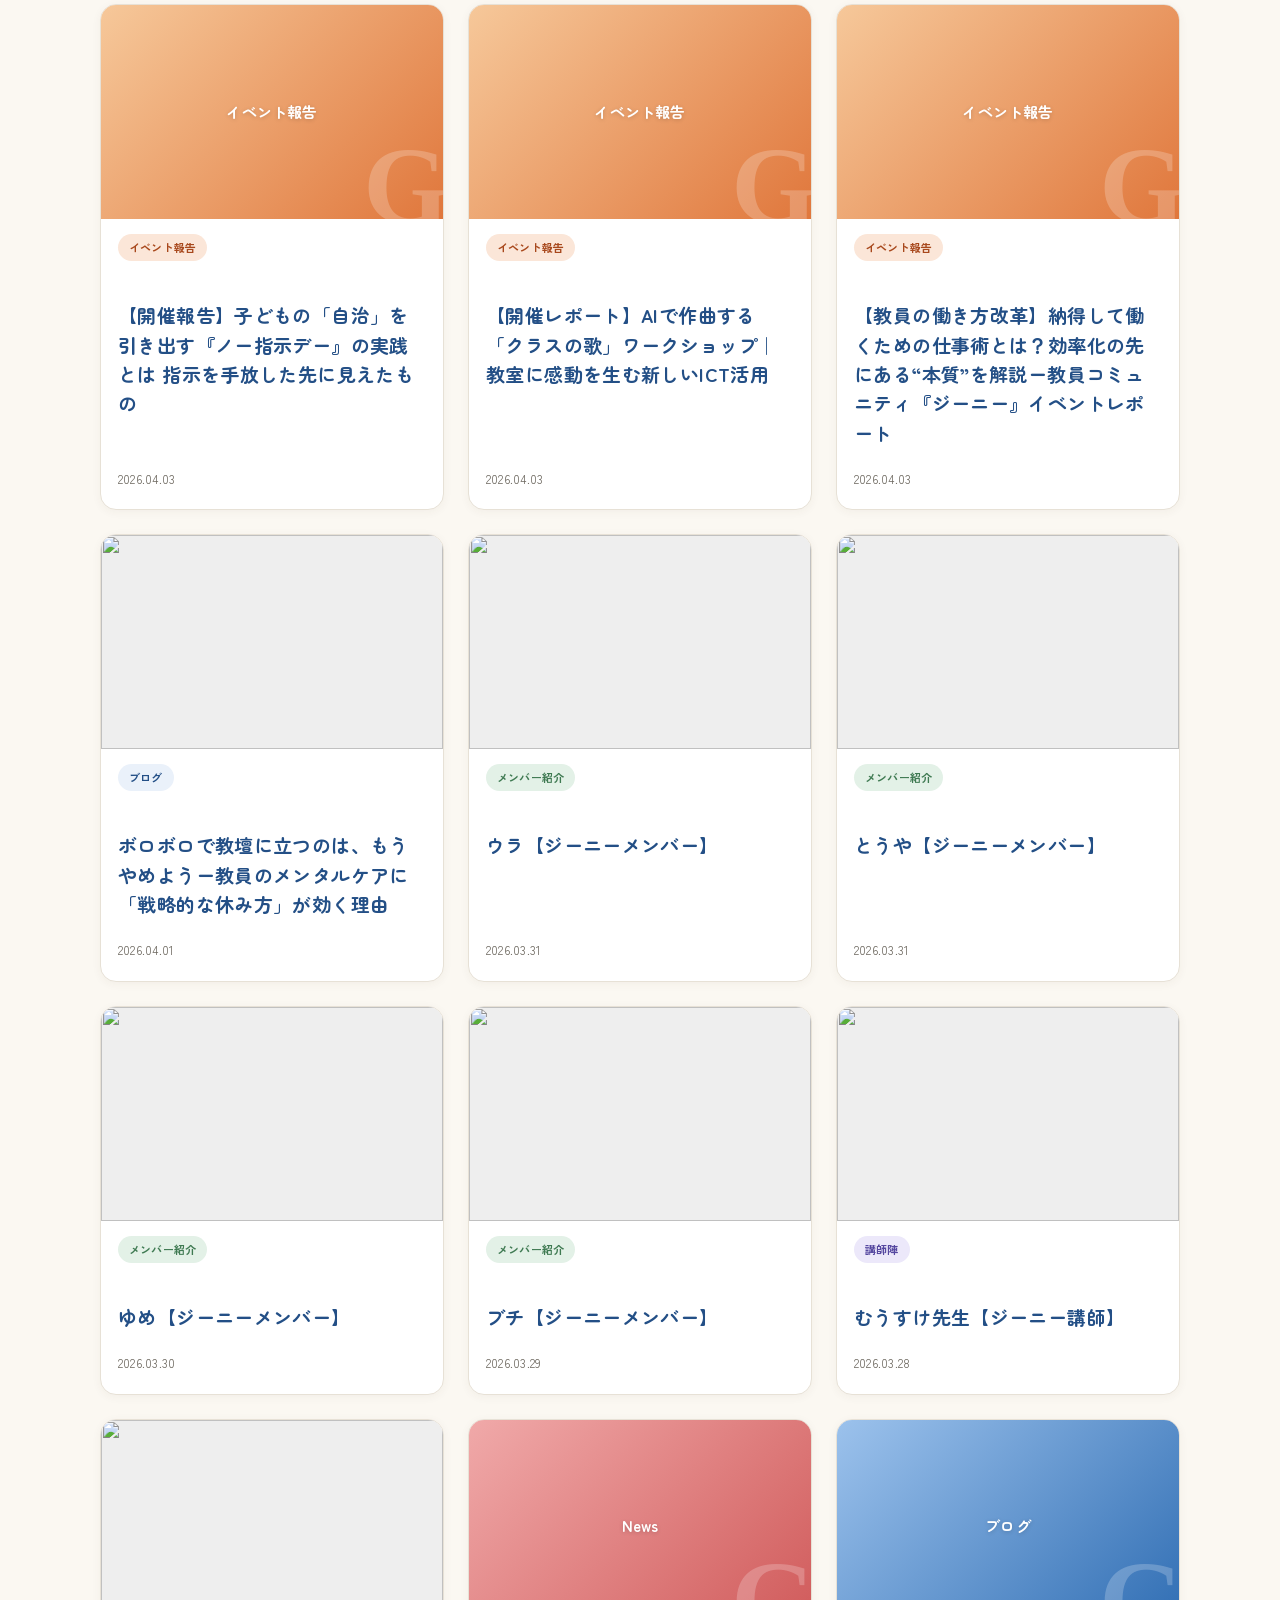
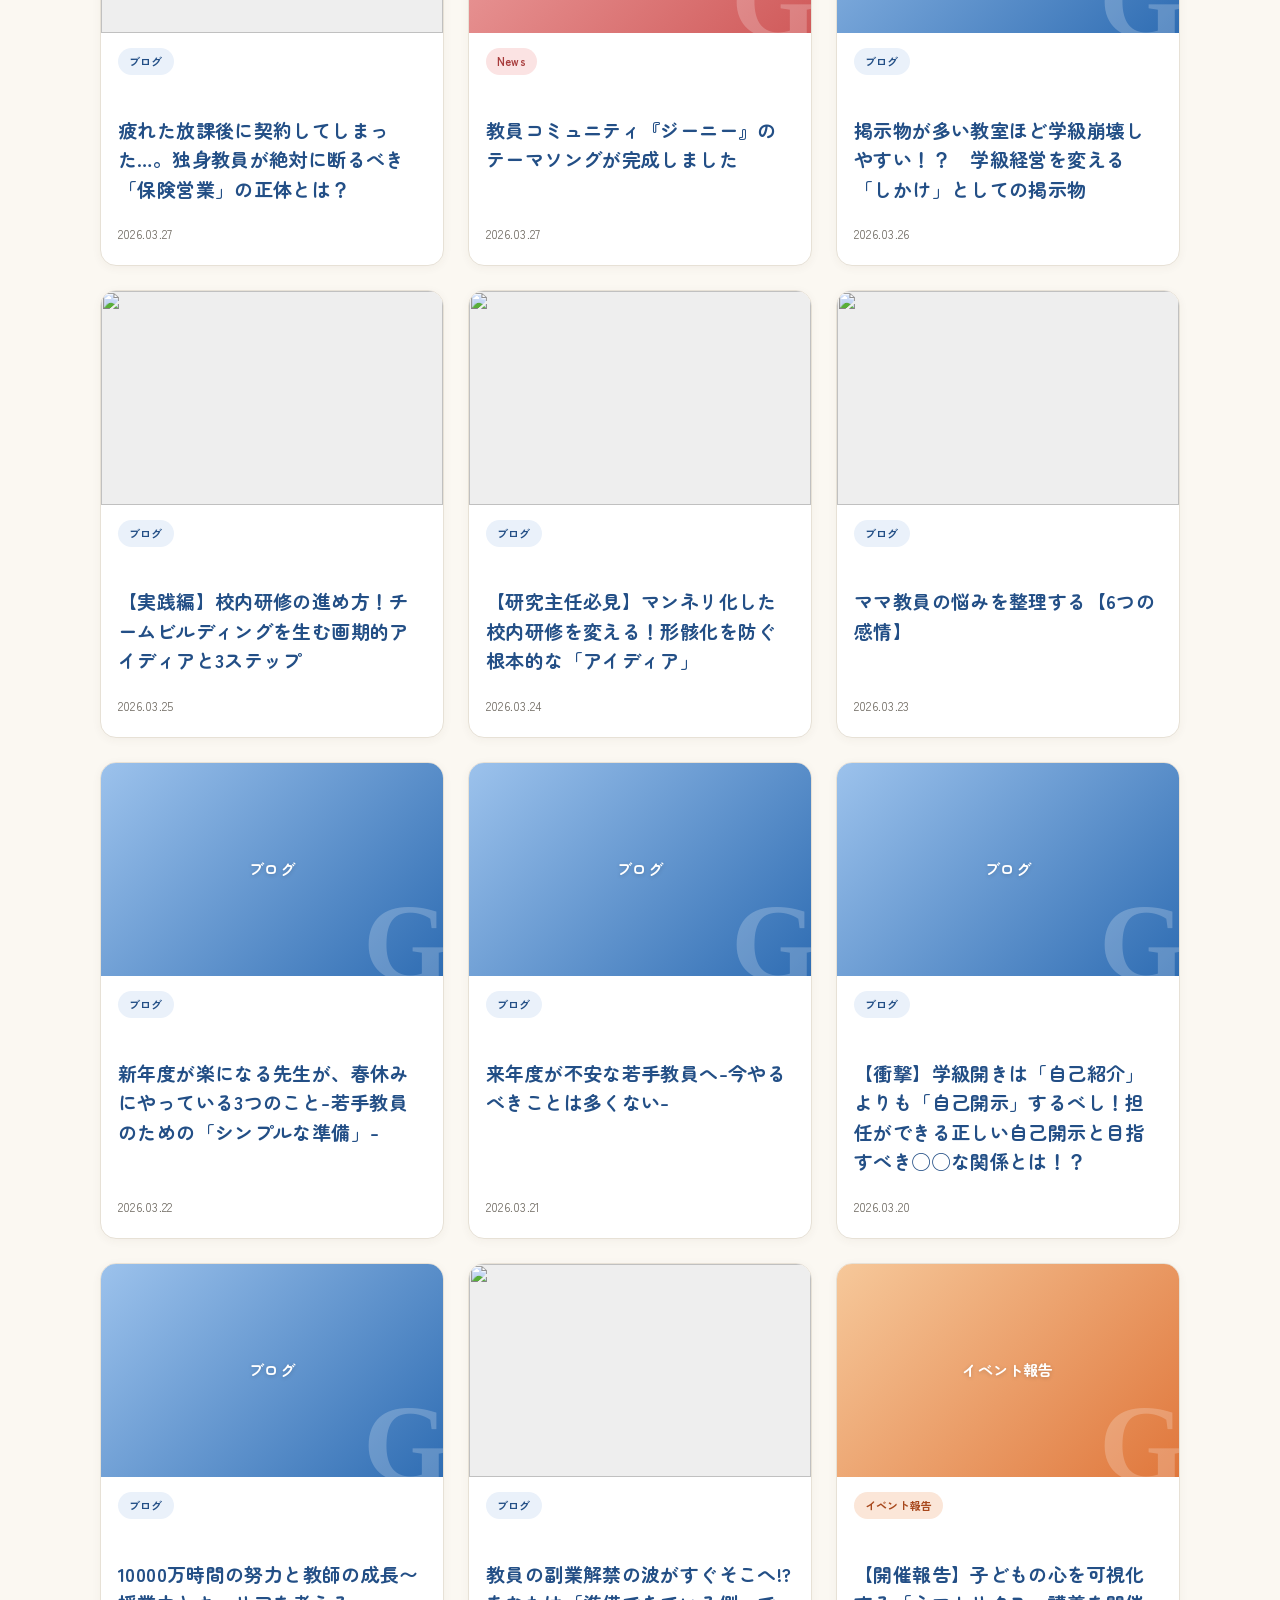
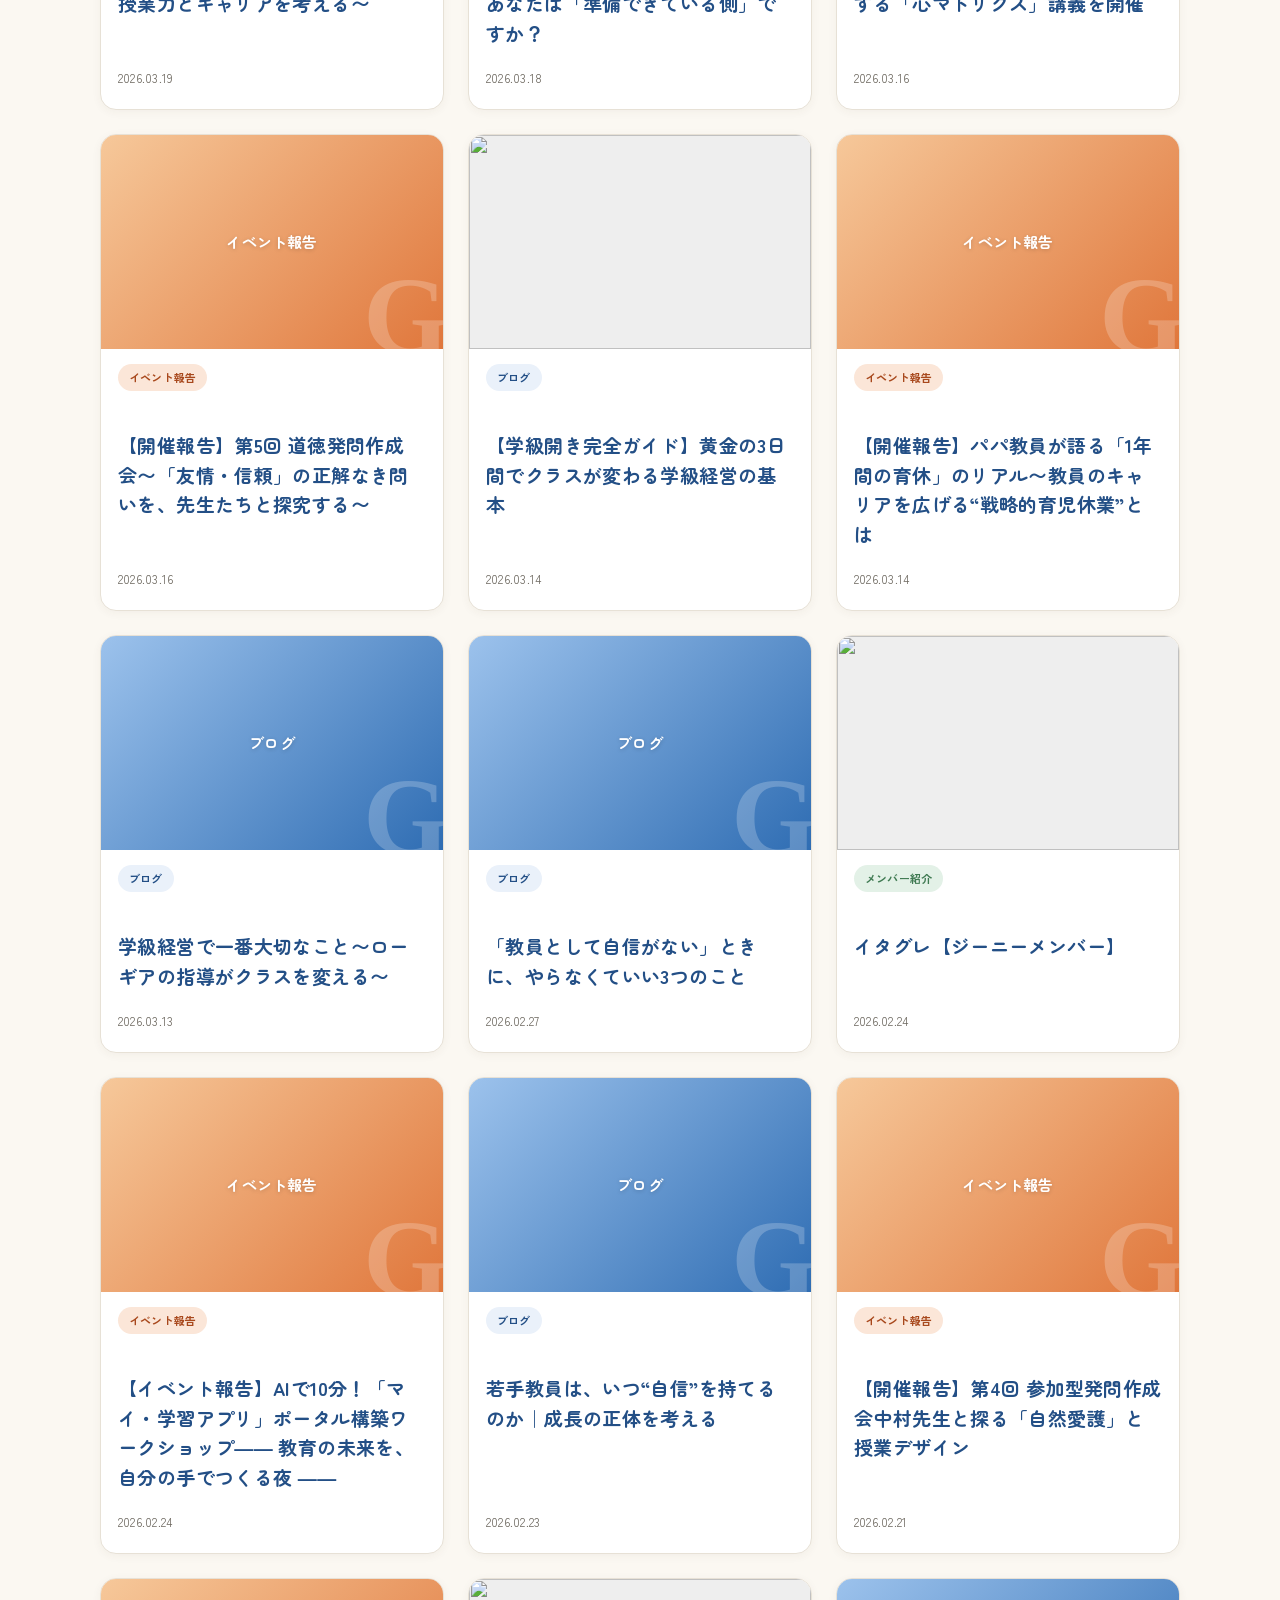
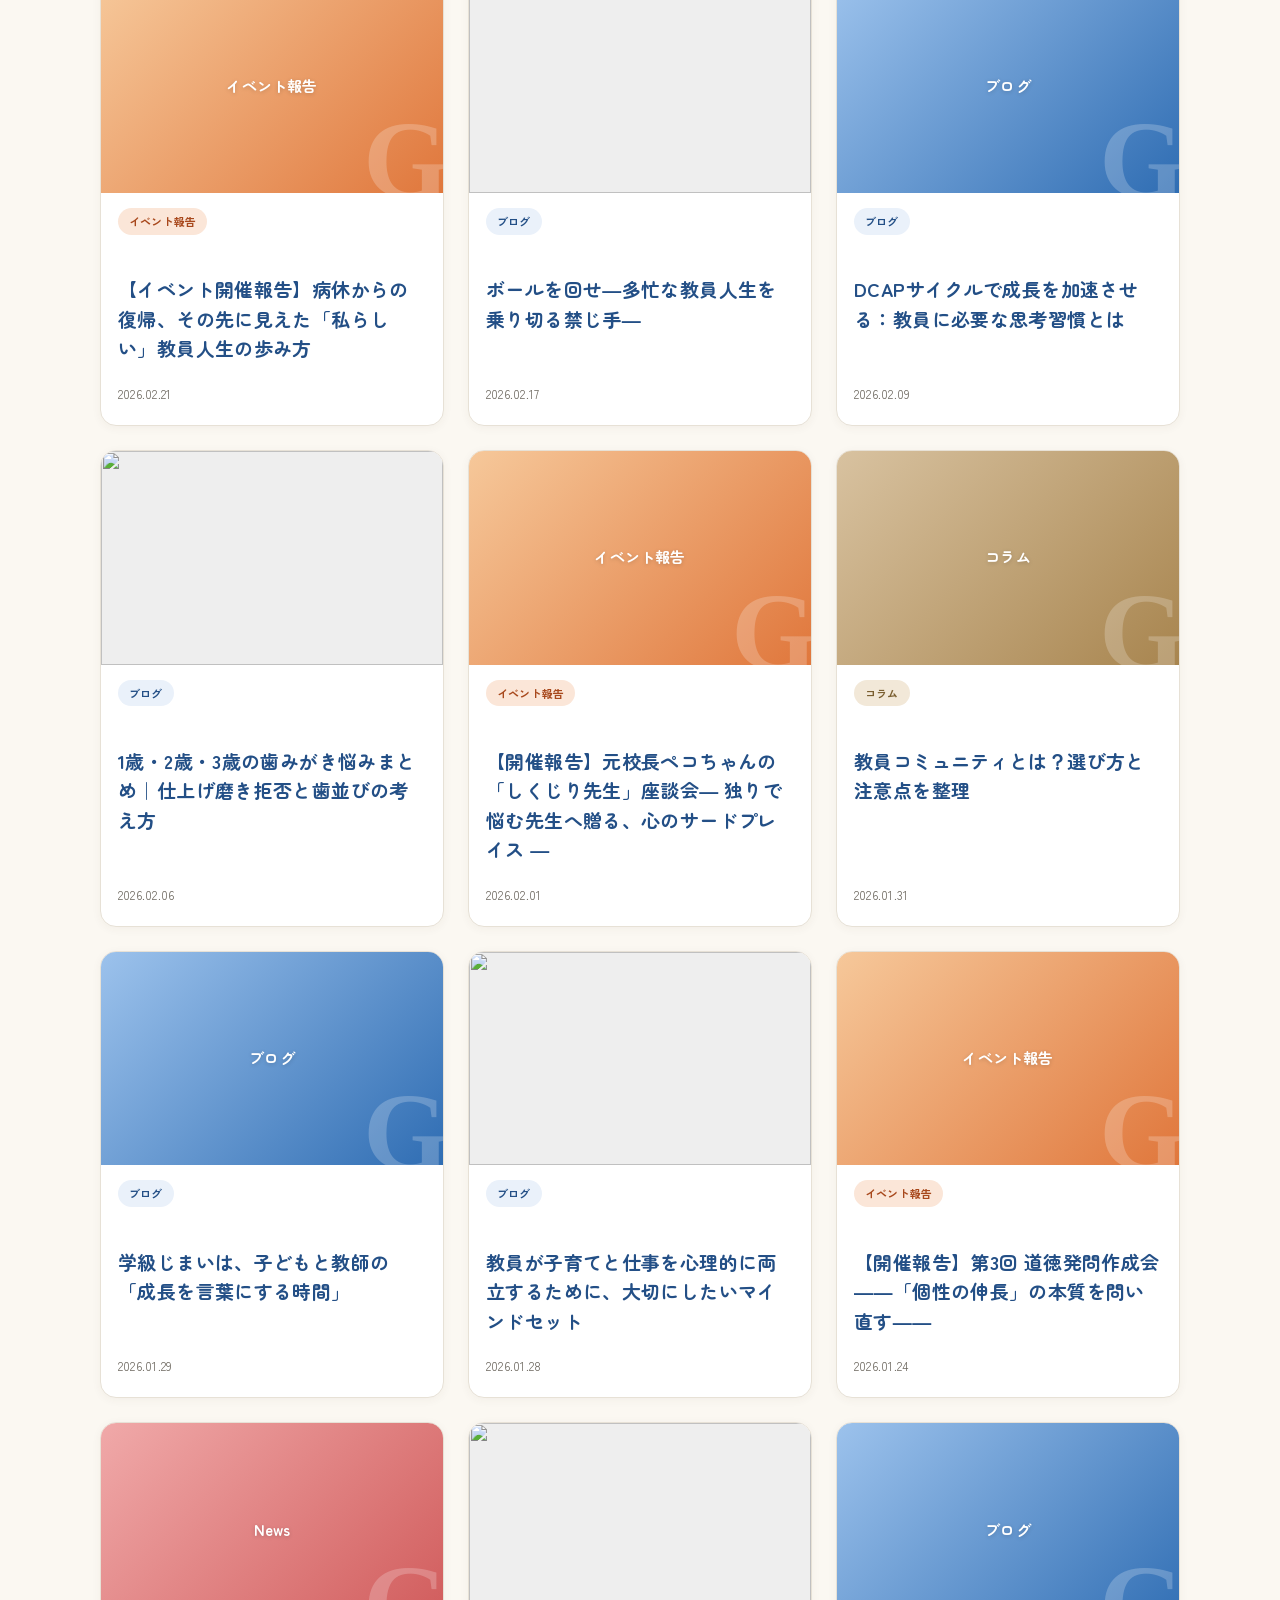
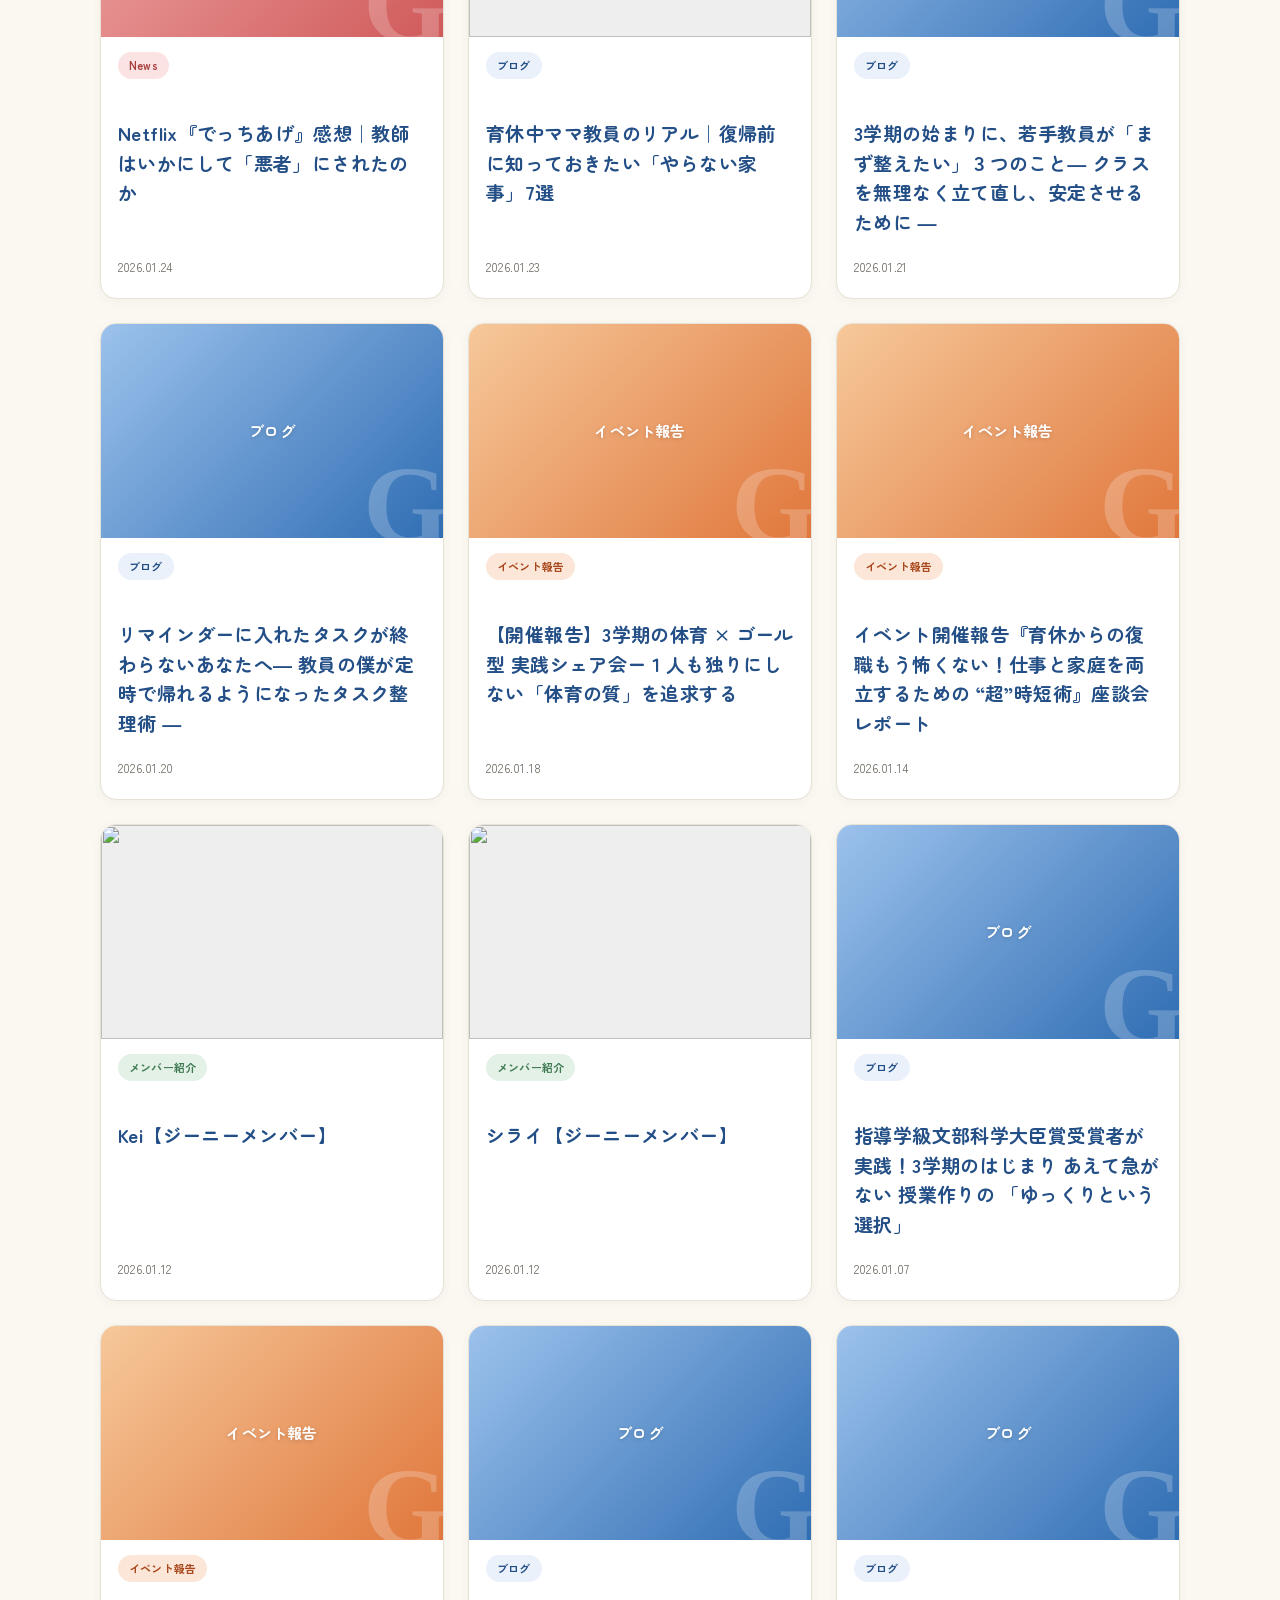
==== commit f4c5db71: "デザイン刷新：共通CSS/JSに集約・記事ページ強化・カード/カレンダー改善 - assets/site.css, assets/site.js を新設し3ページの見た目を共通化 - トップ：ヒーロー" ====
--- a/articles.html
+++ b/articles.html
@@ -7,69 +7,97 @@
 <link rel="preconnect" href="https://fonts.googleapis.com">
 <link rel="preconnect" href="https://fonts.gstatic.com" crossorigin>
 <link href="https://fonts.googleapis.com/css2?family=Zen+Maru+Gothic:wght@500;700&family=Zen+Kaku+Gothic+New:wght@400;500;700&display=swap" rel="stylesheet">
+<link rel="stylesheet" href="assets/site.css">
 <style>
-  :root{--bg:#FBF8F2;--surface:#fff;--ink:#2c2a26;--muted:#6b665d;--line:#e7e1d6;--brand:#2f6db3;--brand-d:#234f86;--accent:#e0773c}
-  *{box-sizing:border-box;margin:0;padding:0}
-  body{font-family:"Zen Kaku Gothic New","Hiragino Maru Gothic ProN",sans-serif;color:var(--ink);background:var(--bg);line-height:1.9}
-  a{color:inherit;text-decoration:none}
-  h1,h2,h3{font-family:"Zen Maru Gothic","Hiragino Maru Gothic ProN",sans-serif}
-  header{background:rgba(251,248,242,.92);backdrop-filter:blur(8px);border-bottom:1px solid var(--line);position:sticky;top:0;z-index:30}
-  .nav{max-width:1120px;margin:0 auto;padding:0 20px;height:64px;display:flex;align-items:center;gap:18px}
-  .logo{display:flex;align-items:center;gap:10px;font-family:"Zen Maru Gothic",sans-serif;font-weight:700;font-size:20px}
-  .logo .mark{width:32px;height:32px;border-radius:9px;background:var(--brand);color:#fff;display:grid;place-items:center}
-  .wrap{max-width:1120px;margin:0 auto;padding:36px 20px 60px}
-  .wrap h1{font-size:28px;margin-bottom:6px}
-  .count{color:var(--muted);font-size:14px;margin-bottom:18px}
-  .filters{display:flex;flex-wrap:wrap;gap:8px;margin-bottom:26px}
-  .filters button{font-family:inherit;font-size:13px;border:1.5px solid var(--line);background:#fff;color:var(--muted);padding:7px 16px;border-radius:999px;cursor:pointer;transition:.15s}
+  .listhead{padding:38px 0 6px;background:radial-gradient(120% 90% at 90% 0%,#fff2e2 0%,var(--bg) 60%)}
+  .listhead h1{font-size:30px;margin-bottom:4px}
+  .listhead .count{color:var(--muted);font-size:14px}
+  .filters{display:flex;flex-wrap:wrap;gap:8px;margin:22px 0 8px}
+  .filters button{font-family:inherit;font-size:13px;border:1.5px solid var(--line);background:#fff;color:var(--muted);padding:8px 16px;border-radius:999px;cursor:pointer;transition:.15s;font-weight:600}
   .filters button:hover{border-color:var(--accent);color:var(--accent)}
   .filters button.on{background:var(--accent);border-color:var(--accent);color:#fff}
-  .grid{display:grid;grid-template-columns:repeat(3,1fr);gap:22px}
-  .card{background:var(--surface);border:1px solid var(--line);border-radius:16px;overflow:hidden;transition:transform .15s,box-shadow .15s}
-  .card:hover{transform:translateY(-3px);box-shadow:0 10px 28px rgba(60,50,30,.08)}
-  .card .thumb{height:150px;background:linear-gradient(135deg,#cfe0f3,#f3e6d3);overflow:hidden}
-  .card .thumb img{width:100%;height:100%;object-fit:cover;display:block}
-  .card .body{padding:15px 17px 19px}
-  .tag{display:inline-block;font-size:11px;font-weight:700;color:var(--brand-d);background:#eaf1fa;padding:3px 10px;border-radius:999px}
-  .card h3{font-size:16px;margin:10px 0 8px;line-height:1.5}
-  .card .date{font-size:12px;color:var(--muted)}
-  @media(max-width:820px){.grid{grid-template-columns:1fr}}
+  .empty{color:var(--muted);padding:40px 0}
 </style>
 </head>
 <body>
-<header><div class="nav"><a class="logo" href="index.html"><span class="mark">G</span>ジーニー</a></div></header>
 
-<div class="wrap">
-  <h1>記事一覧</h1>
-  <div class="count" id="count"></div>
-  <div class="filters" id="filters"></div>
-  <div class="grid" id="grid"></div>
+<header class="site">
+  <div class="wrap nav">
+    <a class="logo" href="index.html"><span class="mark">G</span>ジーニー</a>
+    <nav class="menu">
+      <a href="index.html#news">ニュース</a>
+      <a href="articles.html?cat=ブログ">ブログ</a>
+      <a href="index.html#events">イベント</a>
+      <a href="articles.html?cat=メンバー紹介">メンバー紹介</a>
+      <a href="articles.html?cat=講師陣">講師陣</a>
+    </nav>
+    <a class="btn" href="https://lin.ee/SjBHjVV" target="_blank" rel="noopener">公式LINE登録</a>
+    <button class="menu-btn" aria-label="メニューを開く">☰</button>
+  </div>
+  <nav class="mobile-menu">
+    <a href="index.html#news">ニュース</a>
+    <a href="articles.html?cat=ブログ">ブログ</a>
+    <a href="index.html#events">イベント</a>
+    <a href="articles.html?cat=メンバー紹介">メンバー紹介</a>
+    <a href="articles.html?cat=講師陣">講師陣</a>
+    <a class="btn" href="https://lin.ee/SjBHjVV" target="_blank" rel="noopener">公式LINE登録</a>
+  </nav>
+</header>
+
+<div class="listhead">
+  <div class="wrap">
+    <span class="eyebrow">ALL ARTICLES</span>
+    <h1>記事一覧</h1>
+    <div class="count" id="count"></div>
+    <div class="filters" id="filters"></div>
+  </div>
 </div>
 
+<section class="block" style="padding-top:26px">
+  <div class="wrap">
+    <div class="grid" id="grid"></div>
+  </div>
+</section>
+
+<footer class="site">
+  <div class="wrap">
+    <div class="fcols">
+      <div>
+        <h4>教員コミュニティ ジーニー</h4>
+        <p>学校でも家庭でもない“本音”を語れる第３の居場所。「一人で抱え込まない教員人生」を応援する、対話型の学びのコミュニティです。</p>
+        <div class="social">
+          <a class="line" href="https://lin.ee/SjBHjVV" target="_blank" rel="noopener" aria-label="公式LINE"><svg viewBox="0 0 24 24" aria-hidden="true"><path fill="currentColor" d="M12 3C6.9 3 2.75 6.46 2.75 10.73c0 3.82 3.3 7.02 7.76 7.63.3.06.71.2.82.46.09.24.06.6.03.85l-.13.8c-.04.24-.19.94.82.51 1.01-.42 5.46-3.22 7.45-5.51 1.37-1.5 2-3.03 2-4.73C21.5 6.46 17.34 3 12 3z"/></svg></a>
+          <a class="yt" href="https://www.youtube.com/@%E3%82%B8%E3%83%BC%E3%83%8B%E3%83%BC-m3h" target="_blank" rel="noopener" aria-label="YouTube"><svg viewBox="0 0 24 24" aria-hidden="true"><path fill="currentColor" d="M21.6 7.2s-.19-1.36-.79-1.96c-.76-.79-1.6-.8-1.99-.84C16.05 4.2 12 4.2 12 4.2h-.01s-4.04 0-6.81.2c-.39.05-1.23.06-1.99.85-.6.6-.79 1.96-.79 1.96S2.2 8.8 2.2 10.4v1.2c0 1.6.2 3.2.2 3.2s.19 1.36.79 1.96c.76.79 1.76.76 2.21.85 1.6.15 6.6.2 6.6.2s4.05-.01 6.82-.21c.39-.05 1.23-.06 1.99-.85.6-.6.79-1.96.79-1.96s.2-1.6.2-3.2v-1.2c0-1.6-.2-3.2-.2-3.2zM9.9 13.9V8.5l5.2 2.7-5.2 2.7z"/></svg></a>
+          <a class="ig" href="https://www.instagram.com/genie202510000/" target="_blank" rel="noopener" aria-label="Instagram"><svg viewBox="0 0 24 24" aria-hidden="true"><rect x="3.2" y="3.2" width="17.6" height="17.6" rx="5" fill="none" stroke="currentColor" stroke-width="1.8"/><circle cx="12" cy="12" r="4.1" fill="none" stroke="currentColor" stroke-width="1.8"/><circle cx="17.3" cy="6.7" r="1.2" fill="currentColor"/></svg></a>
+        </div>
+      </div>
+      <div><h4>コンテンツ</h4><a href="index.html#news">ニュース</a><a href="articles.html?cat=ブログ">ブログ</a><a href="index.html#events">イベント</a><a href="articles.html?cat=メンバー紹介">メンバー紹介</a></div>
+      <div><h4>コミュニティ</h4><a href="https://lin.ee/SjBHjVV" target="_blank" rel="noopener">公式LINE</a><a href="index.html#events">交流会</a><a href="articles.html?cat=講師陣">講師陣</a></div>
+    </div>
+    <div class="copy">© 2026 教員コミュニティ ジーニー</div>
+  </div>
+</footer>
+
+<script src="assets/site.js"></script>
 <script>
 (function(){
-  function esc(s){return (s||'').replace(/[&<>"]/g,function(c){return {'&':'&amp;','<':'&lt;','>':'&gt;','"':'&quot;'}[c];});}
-  function card(p){
-    var t=p.thumb?'<div class="thumb"><img src="'+p.thumb+'" alt="" loading="lazy"></div>':'<div class="thumb"></div>';
-    return '<a class="card" href="post.html?slug='+encodeURIComponent(p.slug)+'">'+t+
-      '<div class="body"><span class="tag">'+esc(p.category)+'</span><h3>'+esc(p.title)+'</h3>'+
-      '<div class="date">'+(p.date||'').replace(/-/g,'.')+'</div></div></a>';
-  }
   var ALL=[], cats=['すべて'];
   var initial=new URLSearchParams(location.search).get('cat')||'すべて';
   fetch('data/posts.json').then(function(r){return r.json();}).then(function(posts){
     ALL=posts;
-    posts.forEach(function(p){if(cats.indexOf(p.category)<0)cats.push(p.category);});
+    posts.forEach(function(p){if(p.category && cats.indexOf(p.category)<0)cats.push(p.category);});
     var fb=document.getElementById('filters');
-    fb.innerHTML=cats.map(function(c){return '<button data-c="'+c+'">'+c+'</button>';}).join('');
-    fb.querySelectorAll('button').forEach(function(b){b.onclick=function(){show(b.dataset.c);};});
-    show(initial);
-  });
+    fb.innerHTML=cats.map(function(c){return '<button data-c="'+GENIE.esc(c)+'">'+GENIE.esc(c)+'</button>';}).join('');
+    fb.querySelectorAll('button').forEach(function(b){b.onclick=function(){show(b.dataset.c);history.replaceState(null,'',b.dataset.c==='すべて'?'articles.html':'articles.html?cat='+encodeURIComponent(b.dataset.c));};});
+    show(cats.indexOf(initial)>=0?initial:'すべて');
+  }).catch(function(e){document.getElementById('grid').innerHTML='<p class="empty">記事の読み込みに失敗しました。</p>';});
   function show(cat){
     var list=(cat==='すべて')?ALL:ALL.filter(function(p){return p.category===cat;});
-    document.getElementById('grid').innerHTML=list.map(card).join('');
+    var g=document.getElementById('grid');
+    g.innerHTML=list.length?list.map(GENIE.cardHTML).join(''):'<p class="empty">この カテゴリの記事はまだありません。</p>';
     document.getElementById('count').textContent=list.length+' 件';
     document.querySelectorAll('#filters button').forEach(function(b){b.classList.toggle('on',b.dataset.c===cat);});
+    window.scrollTo({top:0});
   }
 })();
 </script>
--- a/assets/site.css
+++ b/assets/site.css
@@ -0,0 +1,212 @@
+/* =========================================================
+   教員コミュニティ ジーニー — 共通スタイル
+   ========================================================= */
+:root{
+  --bg:#FBF8F2; --bg-2:#fff7ee; --surface:#ffffff; --ink:#2c2a26; --muted:#6b665d;
+  --line:#e7e1d6; --brand:#2f6db3; --brand-d:#234f86; --accent:#e0773c; --accent-d:#c8612a;
+  --radius:16px; --radius-lg:22px; --max:1120px;
+  --shadow-sm:0 2px 10px rgba(70,55,30,.05);
+  --shadow:0 10px 30px rgba(60,50,30,.09);
+  --shadow-lg:0 18px 50px rgba(60,50,30,.13);
+  --font-body:"Zen Kaku Gothic New","Hiragino Maru Gothic ProN","Yu Gothic",Meiryo,sans-serif;
+  --font-head:"Zen Maru Gothic","Hiragino Maru Gothic ProN",sans-serif;
+}
+*{box-sizing:border-box;margin:0;padding:0}
+html{scroll-behavior:smooth}
+body{font-family:var(--font-body);color:var(--ink);background:var(--bg);line-height:1.9;letter-spacing:.015em;-webkit-font-smoothing:antialiased}
+a{color:inherit;text-decoration:none}
+img{max-width:100%}
+h1,h2,h3,h4{font-family:var(--font-head);font-weight:700;line-height:1.5;letter-spacing:.02em}
+.wrap{max-width:var(--max);margin:0 auto;padding:0 20px}
+.eyebrow{font-size:12.5px;color:var(--accent);letter-spacing:.18em;font-weight:700;font-family:Georgia,"Times New Roman",serif}
+
+/* ---------- buttons ---------- */
+.btn{display:inline-flex;align-items:center;gap:8px;background:var(--brand);color:#fff;padding:11px 22px;border-radius:999px;font-size:14px;font-weight:700;border:none;cursor:pointer;transition:transform .15s,background .15s,box-shadow .15s;box-shadow:0 6px 18px rgba(47,109,179,.25)}
+.btn:hover{background:var(--brand-d);transform:translateY(-2px);box-shadow:0 10px 24px rgba(47,109,179,.32)}
+.btn.accent{background:var(--accent);box-shadow:0 6px 18px rgba(224,119,60,.28)}
+.btn.accent:hover{background:var(--accent-d)}
+.btn.ghost{background:transparent;color:var(--brand);border:1.5px solid var(--brand);box-shadow:none}
+.btn.ghost:hover{background:var(--brand);color:#fff}
+
+/* ---------- header ---------- */
+header.site{position:sticky;top:0;z-index:50;background:rgba(251,248,242,.85);backdrop-filter:blur(10px);border-bottom:1px solid var(--line)}
+.nav{display:flex;align-items:center;gap:22px;height:68px}
+.logo{display:flex;align-items:center;gap:10px;font-family:var(--font-head);font-weight:700;font-size:20px;color:var(--ink)}
+.logo .mark{width:36px;height:36px;border-radius:10px;background:linear-gradient(135deg,var(--brand),var(--brand-d));color:#fff;display:grid;place-items:center;font-size:19px;box-shadow:0 4px 10px rgba(47,109,179,.3)}
+.menu{display:flex;gap:22px;margin-left:auto;font-size:14.5px;color:var(--muted);font-weight:500}
+.menu a{position:relative;padding:4px 0}
+.menu a::after{content:"";position:absolute;left:0;right:100%;bottom:-2px;height:2px;background:var(--accent);border-radius:2px;transition:right .2s}
+.menu a:hover{color:var(--brand)}
+.menu a:hover::after{right:0}
+.nav .btn{flex:none}
+.menu-btn{display:none;margin-left:auto;width:44px;height:44px;border-radius:12px;border:1.5px solid var(--line);background:#fff;font-size:20px;color:var(--brand);cursor:pointer;align-items:center;justify-content:center}
+.mobile-menu{display:none;flex-direction:column;gap:2px;padding:8px 20px 18px;background:rgba(251,248,242,.97);border-bottom:1px solid var(--line)}
+.mobile-menu a{padding:12px 6px;border-bottom:1px solid var(--line);font-size:15px;color:var(--ink)}
+.mobile-menu a:last-of-type{border-bottom:none}
+.mobile-menu .btn{margin-top:12px;justify-content:center}
+.mobile-menu.open{display:flex}
+
+/* ---------- hero（トップ） ---------- */
+.hero{padding:64px 0 56px;background:radial-gradient(120% 90% at 85% 0%,#fff2e2 0%,var(--bg) 58%)}
+.hero-inner{display:grid;grid-template-columns:1.1fr .9fr;align-items:center;gap:40px}
+.hero .eyebrow{display:block;margin-bottom:14px}
+.hero h1{font-size:42px;letter-spacing:.02em}
+.hero h1 .em{color:var(--accent);position:relative;white-space:nowrap}
+.hero h1 .em::after{content:"";position:absolute;left:0;right:0;bottom:2px;height:10px;background:rgba(224,119,60,.18);border-radius:6px;z-index:-1}
+.hero p.lead{margin-top:20px;font-size:17px;color:#5b554c;max-width:560px}
+.hero .cta{margin-top:30px;display:flex;gap:14px;flex-wrap:wrap}
+.hero .cta .btn{padding:14px 28px;font-size:15px}
+.hero-art{display:flex;justify-content:center}
+.hero-art svg{width:100%;max-width:420px;height:auto;filter:drop-shadow(0 18px 40px rgba(60,50,30,.12))}
+.trust{display:flex;gap:26px;margin-top:28px;flex-wrap:wrap}
+.trust .it{display:flex;flex-direction:column}
+.trust .n{font-family:var(--font-head);font-weight:700;font-size:22px;color:var(--brand)}
+.trust .l{font-size:12px;color:var(--muted)}
+@media(max-width:860px){
+  .hero-inner{grid-template-columns:1fr}
+  .hero-art{order:-1;max-width:340px;margin:0 auto}
+  .hero h1{font-size:31px}
+}
+
+/* ---------- section ---------- */
+section.block{padding:58px 0}
+.sec-head{display:flex;align-items:flex-end;justify-content:space-between;gap:16px;margin-bottom:28px}
+.sec-head h2{font-size:27px}
+.sec-head .eyebrow{display:block;margin-bottom:4px}
+.more{font-size:13.5px;color:var(--brand);font-weight:700;white-space:nowrap}
+.more:hover{color:var(--accent)}
+
+/* ---------- cards ---------- */
+.grid{display:grid;grid-template-columns:repeat(3,1fr);gap:24px}
+.card{display:flex;flex-direction:column;background:var(--surface);border:1px solid var(--line);border-radius:var(--radius);overflow:hidden;transition:transform .18s,box-shadow .18s;box-shadow:var(--shadow-sm)}
+.card:hover{transform:translateY(-4px);box-shadow:var(--shadow)}
+.card .thumb{position:relative;aspect-ratio:16/10;overflow:hidden;background:#eee}
+.card .thumb img{width:100%;height:100%;object-fit:cover;display:block;transition:transform .3s}
+.card:hover .thumb img{transform:scale(1.05)}
+/* サムネ無し記事のプレースホルダ */
+.thumb.ph{display:grid;place-items:center;text-align:center;padding:14px}
+.thumb.ph .ph-cat{font-family:var(--font-head);font-weight:700;font-size:15px;color:#fff;text-shadow:0 1px 4px rgba(0,0,0,.18);z-index:1}
+.thumb.ph::before{content:"G";position:absolute;right:-6px;bottom:-22px;font-family:Georgia,serif;font-weight:700;font-size:110px;color:rgba(255,255,255,.22);line-height:1}
+.card .body{padding:15px 17px 19px;display:flex;flex-direction:column;gap:9px;flex:1}
+.card h3{font-size:16.5px;line-height:1.55;margin:0}
+.card .date{font-size:12px;color:var(--muted);margin-top:auto}
+.tag{display:inline-block;align-self:flex-start;font-size:11px;font-weight:700;padding:3px 11px;border-radius:999px;background:#eaf1fa;color:var(--brand-d)}
+
+/* ---------- calendar ---------- */
+.cal{background:var(--surface);border:1px solid var(--line);border-radius:var(--radius-lg);padding:24px;max-width:820px;margin:0 auto;box-shadow:var(--shadow)}
+.cal-head{display:flex;align-items:center;justify-content:center;gap:18px;margin-bottom:14px}
+.cal-head h3{font-size:21px;min-width:160px;text-align:center}
+.cal-head button{width:40px;height:40px;border-radius:50%;border:1.5px solid var(--line);background:#fff;font-size:18px;cursor:pointer;color:var(--brand);transition:.15s}
+.cal-head button:hover{background:var(--accent);color:#fff;border-color:var(--accent);transform:scale(1.08)}
+.cal-legend{display:flex;gap:18px;justify-content:center;margin-bottom:16px;font-size:12px;color:var(--muted);flex-wrap:wrap}
+.cal-legend span{display:inline-flex;align-items:center;gap:6px}
+.cal-legend i{width:11px;height:11px;border-radius:3px;display:inline-block}
+.cal-grid{display:grid;grid-template-columns:repeat(7,1fr);gap:6px}
+.cal-grid .dow{text-align:center;font-size:12px;color:var(--muted);padding:6px 0;font-weight:700}
+.cal-grid .dow.sun{color:#d05a5a}.cal-grid .dow.sat{color:#5a7fd0}
+.cal-cell{min-height:70px;border:1px solid var(--line);border-radius:12px;padding:6px;background:#fffdf9;display:flex;flex-direction:column;gap:3px}
+.cal-cell.empty{background:transparent;border:none}
+.cal-cell .num{font-weight:700;font-size:12.5px}
+.cal-cell.today{outline:2px solid var(--accent);outline-offset:-1px;background:#fff7ee}
+.cal-cell .ev{font-size:10.5px;line-height:1.3;background:#eaf1fa;color:var(--brand-d);border-radius:6px;padding:2px 6px;overflow:hidden;text-overflow:ellipsis;white-space:nowrap;font-weight:600}
+.cal-cell .ev.warm{background:#fbe6d8;color:#a8481c}
+.cal-cell .ev:hover{filter:brightness(.96)}
+.cal-list{margin-top:20px;display:grid;gap:9px;max-width:580px;margin-inline:auto}
+.cal-list a{display:flex;gap:12px;align-items:center;font-size:14px;padding:11px 15px;border-radius:12px;background:#fff7ee;transition:.15s}
+.cal-list a:hover{background:#ffeede;transform:translateX(4px)}
+.cal-list .badge{flex:none;font-weight:700;color:var(--accent)}
+@media(max-width:600px){.cal-cell{min-height:48px}.cal-cell .ev{display:none}.cal-cell.has .num::after{content:"●";color:var(--accent);font-size:8px;margin-left:3px;vertical-align:2px}}
+
+/* ---------- CTA band ---------- */
+.band{position:relative;overflow:hidden;background:linear-gradient(135deg,var(--brand),var(--brand-d));color:#fff;border-radius:var(--radius-lg);padding:52px 46px;text-align:center}
+.band::before{content:"";position:absolute;inset:auto -60px -120px auto;width:280px;height:280px;border-radius:50%;background:rgba(255,255,255,.07)}
+.band::after{content:"";position:absolute;inset:-90px auto auto -50px;width:200px;height:200px;border-radius:50%;background:rgba(224,119,60,.18)}
+.band>*{position:relative;z-index:1}
+.band h2{font-size:26px;color:#fff}
+.band p{margin:14px auto 26px;max-width:580px;color:#dce8f6}
+.band .btn{background:#fff;color:var(--brand-d);box-shadow:0 8px 20px rgba(0,0,0,.18)}
+.band .btn:hover{background:#fff;color:var(--brand)}
+
+/* ---------- footer ---------- */
+footer.site{background:#26241f;color:#cfc9bd;margin-top:48px;padding:50px 0 28px}
+.fcols{display:grid;grid-template-columns:2fr 1fr 1fr;gap:32px}
+footer.site h4{font-family:var(--font-head);color:#fff;margin-bottom:12px;font-size:16px}
+footer.site p{font-size:14px;max-width:380px}
+footer.site a{display:block;color:#cfc9bd;font-size:14px;padding:4px 0}
+footer.site a:hover{color:#fff}
+.social{display:flex;gap:10px;margin-top:16px}
+.social a{width:42px;height:42px;border-radius:50%;background:#3a372f;color:#cfc9bd;display:grid;place-items:center;transition:transform .15s,background .15s,color .15s}
+.social a svg{width:20px;height:20px;display:block}
+.social a:hover{transform:translateY(-3px)}
+.social a.line:hover{background:#06C755;color:#fff}
+.social a.yt:hover{background:#FF0000;color:#fff}
+.social a.ig:hover{background:#E1306C;color:#fff}
+.copy{text-align:center;border-top:1px solid #3a372f;margin-top:36px;padding-top:18px;font-size:12px;color:#8d887d}
+
+/* ---------- responsive ---------- */
+@media(max-width:820px){
+  .menu{display:none}
+  .nav>.btn{display:none}
+  .menu-btn{display:flex}
+  .grid{grid-template-columns:1fr 1fr;gap:18px}
+  .sec-head h2{font-size:23px}
+  .band{padding:38px 24px}
+  .fcols{grid-template-columns:1fr}
+}
+@media(max-width:520px){
+  .grid{grid-template-columns:1fr}
+}
+
+/* =========================================================
+   記事ページ（post.html）
+   ========================================================= */
+.article{max-width:760px;margin:0 auto;padding:30px 20px 64px}
+.article .back{display:inline-flex;align-items:center;gap:6px;font-size:14px;color:var(--muted);font-weight:600}
+.article .back:hover{color:var(--brand)}
+.art-hero{position:relative;aspect-ratio:16/8;border-radius:var(--radius-lg);overflow:hidden;margin:18px 0 6px;box-shadow:var(--shadow)}
+.art-hero img{width:100%;height:100%;object-fit:cover;display:block}
+.art-head .tag{margin:18px 0 12px}
+.article h1{font-size:30px;margin-bottom:12px;line-height:1.5}
+.art-meta{display:flex;align-items:center;gap:12px;color:var(--muted);font-size:14px;border-bottom:1px solid var(--line);padding-bottom:20px;margin-bottom:28px}
+.art-meta .dot{width:4px;height:4px;border-radius:50%;background:var(--line)}
+
+/* 本文（WordPress由来HTML）*/
+.body{font-size:16.5px;color:#34322d}
+.body>*:first-child{margin-top:0}
+.body p{margin:0 0 1.3em}
+.body strong{font-weight:700}
+.body h2,.body h2.wp-block-heading{font-size:23px;margin:2em 0 .8em;padding:6px 0 6px 14px;border-left:5px solid var(--accent);line-height:1.5}
+.body h3,.body h3.wp-block-heading{font-size:19px;margin:1.6em 0 .6em;color:var(--brand-d)}
+.body h4{font-size:17px;margin:1.4em 0 .5em}
+.body img{height:auto;border-radius:14px;margin:1.2em 0;display:block;box-shadow:var(--shadow-sm)}
+.body figure{margin:1.4em 0}
+.body figure img{margin:0}
+.body figcaption{font-size:13px;color:var(--muted);text-align:center;margin-top:8px}
+.body ul,.body ol{margin:0 0 1.3em 1.4em}
+.body li{margin:.4em 0}
+.body ul li::marker{color:var(--accent)}
+.body blockquote{border-left:4px solid var(--brand);background:#f3f7fc;padding:14px 20px;border-radius:0 12px 12px 0;margin:1.4em 0;color:#3a4a5c}
+.body blockquote p:last-child{margin-bottom:0}
+.body a{color:var(--brand);text-decoration:underline;text-underline-offset:2px}
+.body a:hover{color:var(--accent)}
+.body hr{border:none;border-top:1px solid var(--line);margin:2em 0}
+.body .wp-block-spacer{display:block;height:1em}
+.body .wp-block-buttons,.body .wp-block-button{text-align:center}
+.body .wp-block-button__link{display:inline-block;background:var(--brand);color:#fff;padding:12px 26px;border-radius:999px;text-decoration:none;font-weight:700}
+/* マーカー装飾 */
+.marker-under-blue{background:linear-gradient(transparent 60%,#bfe0ff 60%)}
+.marker-under-red{background:linear-gradient(transparent 60%,#ffc7c7 60%)}
+.marker-under-yellow{background:linear-gradient(transparent 60%,#fff1a8 60%)}
+.marker-blue{background:#bfe0ff;border-radius:3px;padding:0 2px}
+.marker-red{background:#ffc7c7;border-radius:3px;padding:0 2px}
+.marker-yellow{background:#fff1a8;border-radius:3px;padding:0 2px}
+
+/* 記事下の導線 */
+.art-foot{max-width:760px;margin:8px auto 0;padding:0 20px}
+.art-cta{background:var(--bg-2);border:1px solid var(--line);border-radius:var(--radius-lg);padding:26px;text-align:center;margin-top:36px}
+.art-cta h3{font-size:18px;margin-bottom:6px}
+.art-cta p{font-size:14px;color:var(--muted);margin-bottom:16px}
+.related{margin-top:48px}
+.related h2{font-size:20px;margin-bottom:18px}
+.related .grid{grid-template-columns:repeat(3,1fr)}
+@media(max-width:700px){.article h1{font-size:24px}.related .grid{grid-template-columns:1fr}}
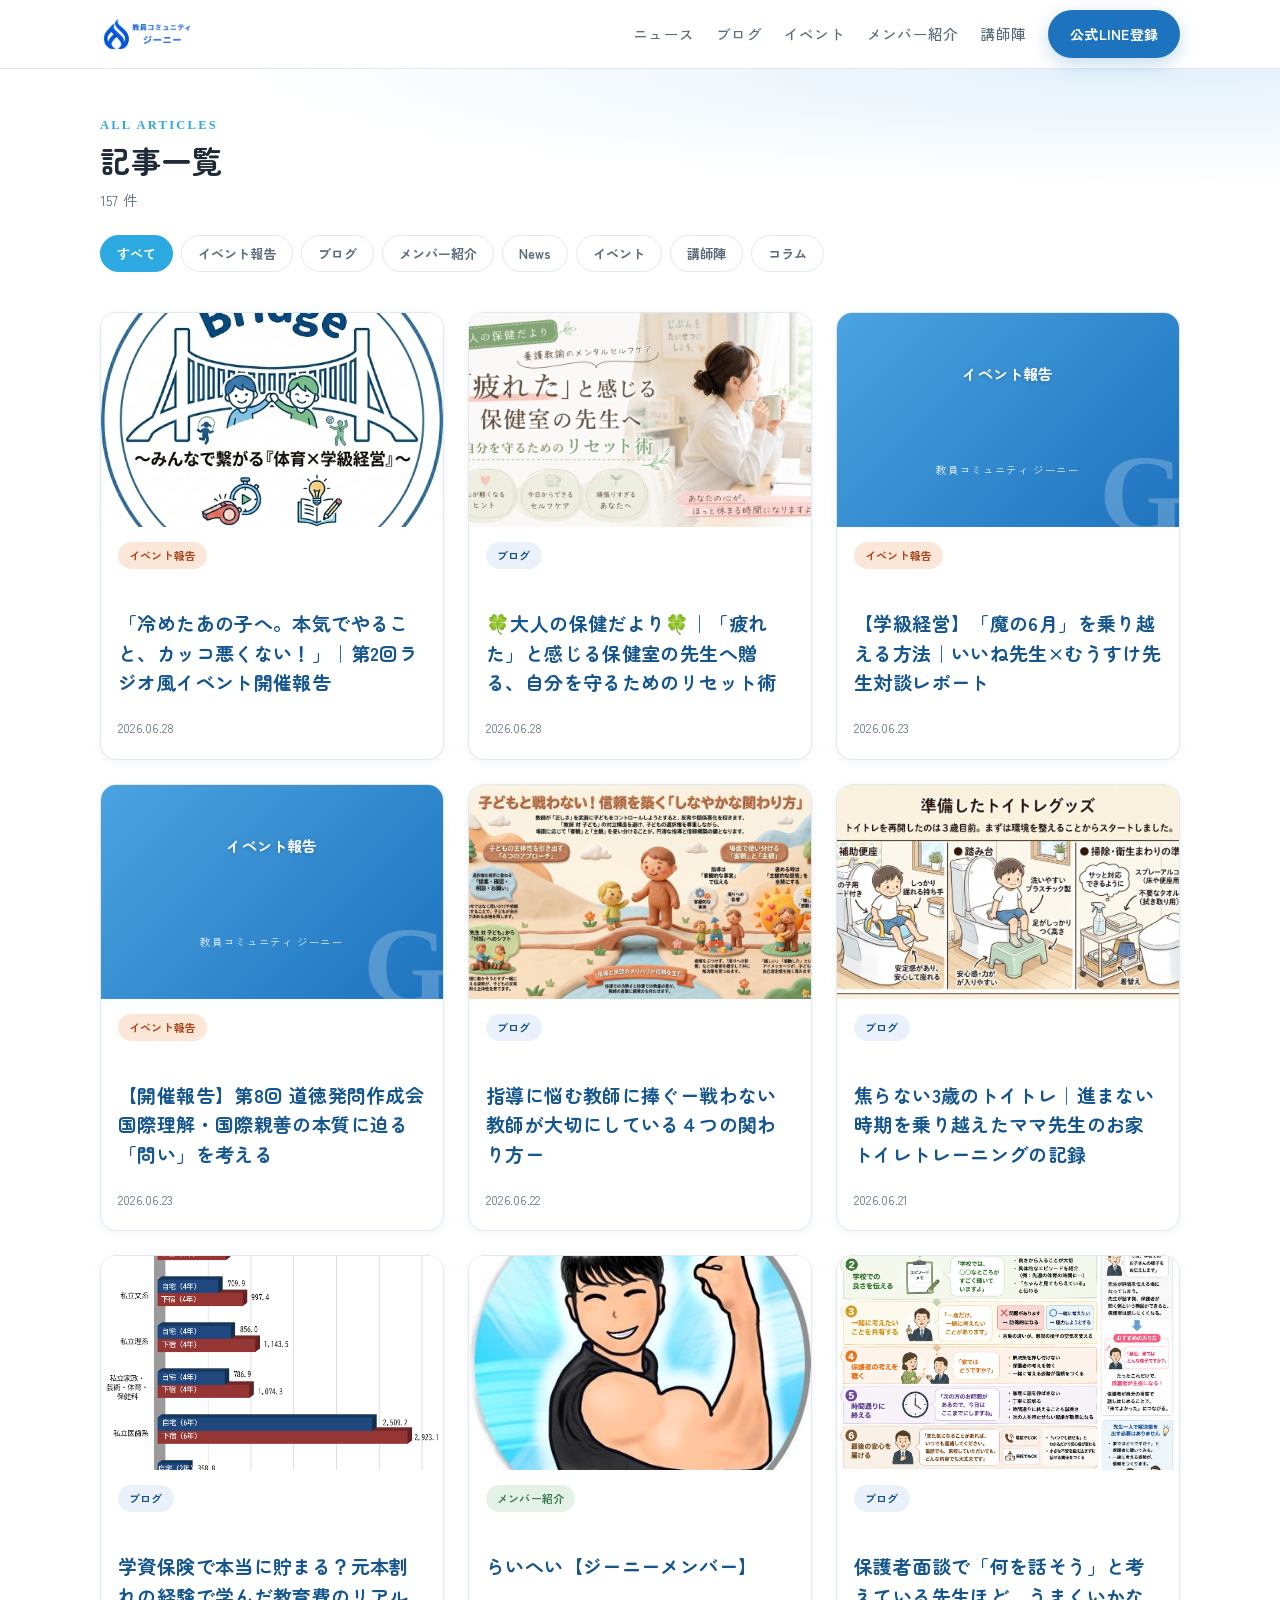
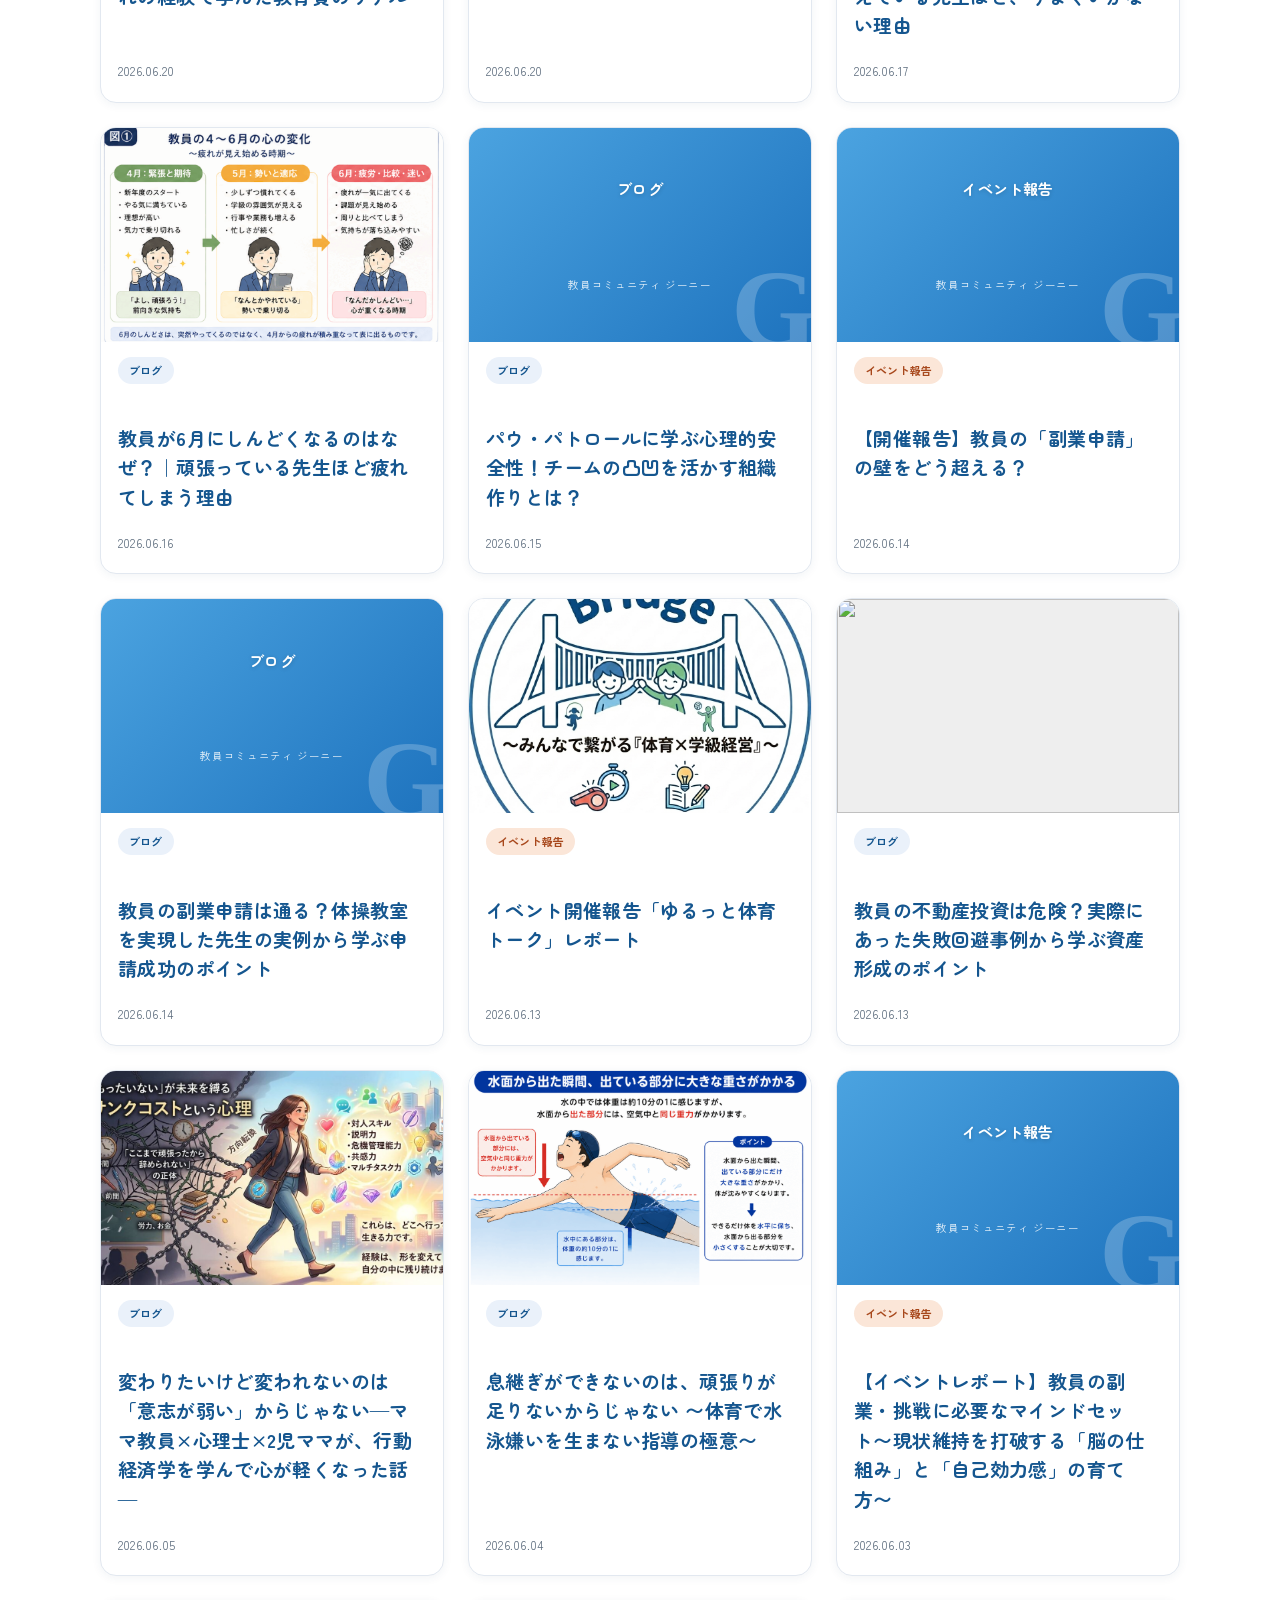
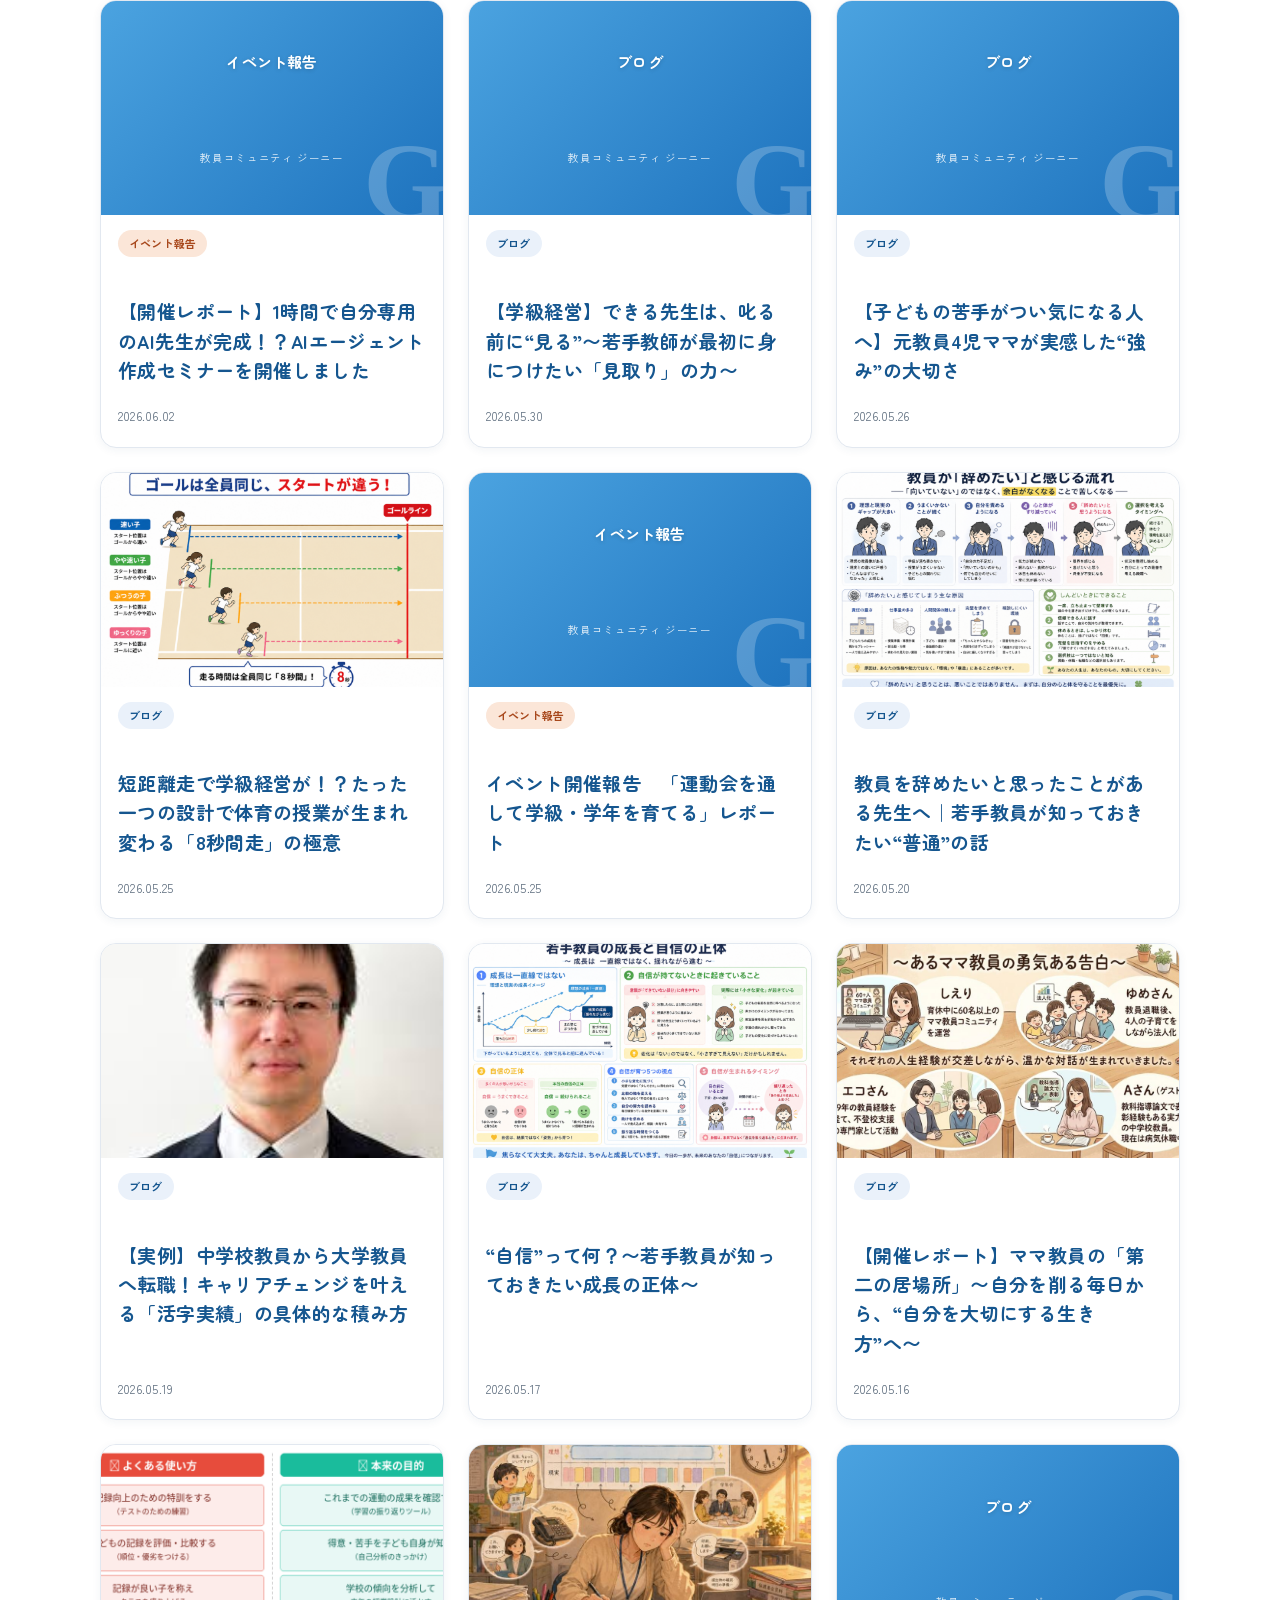
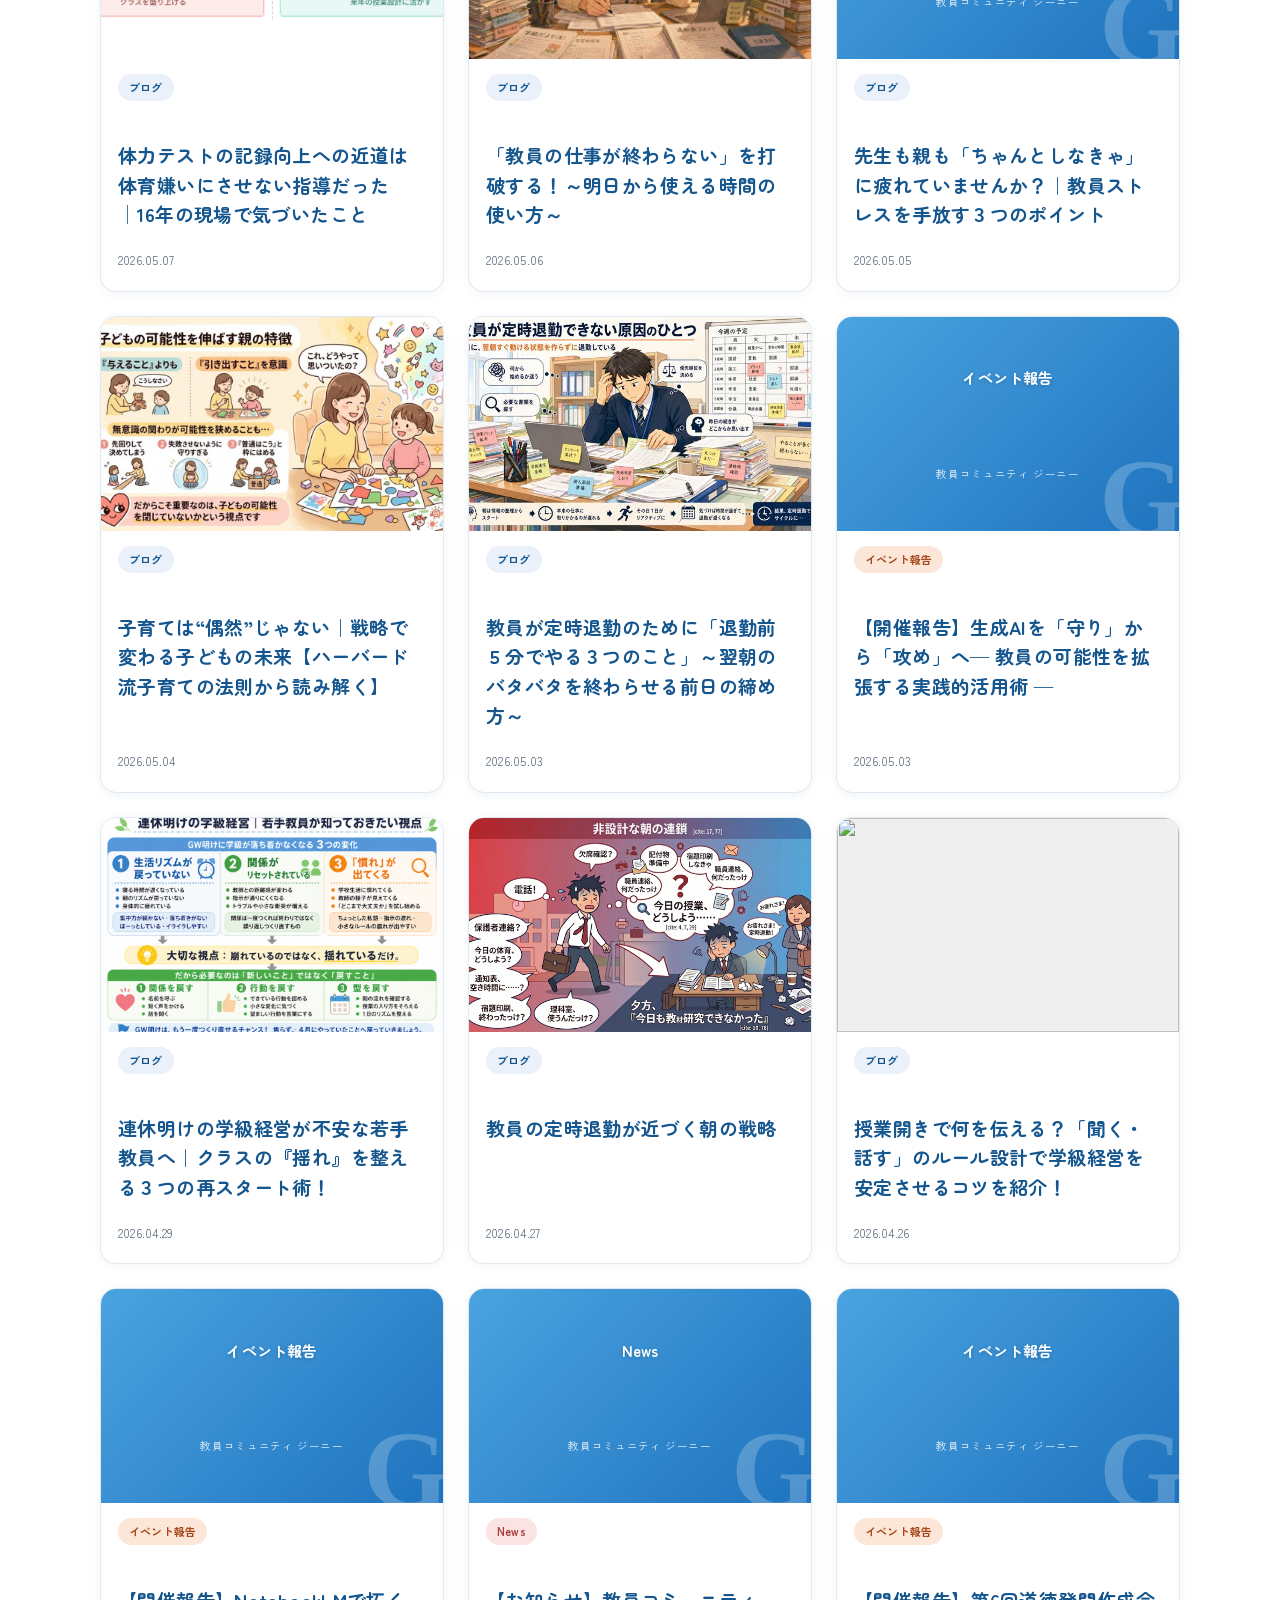
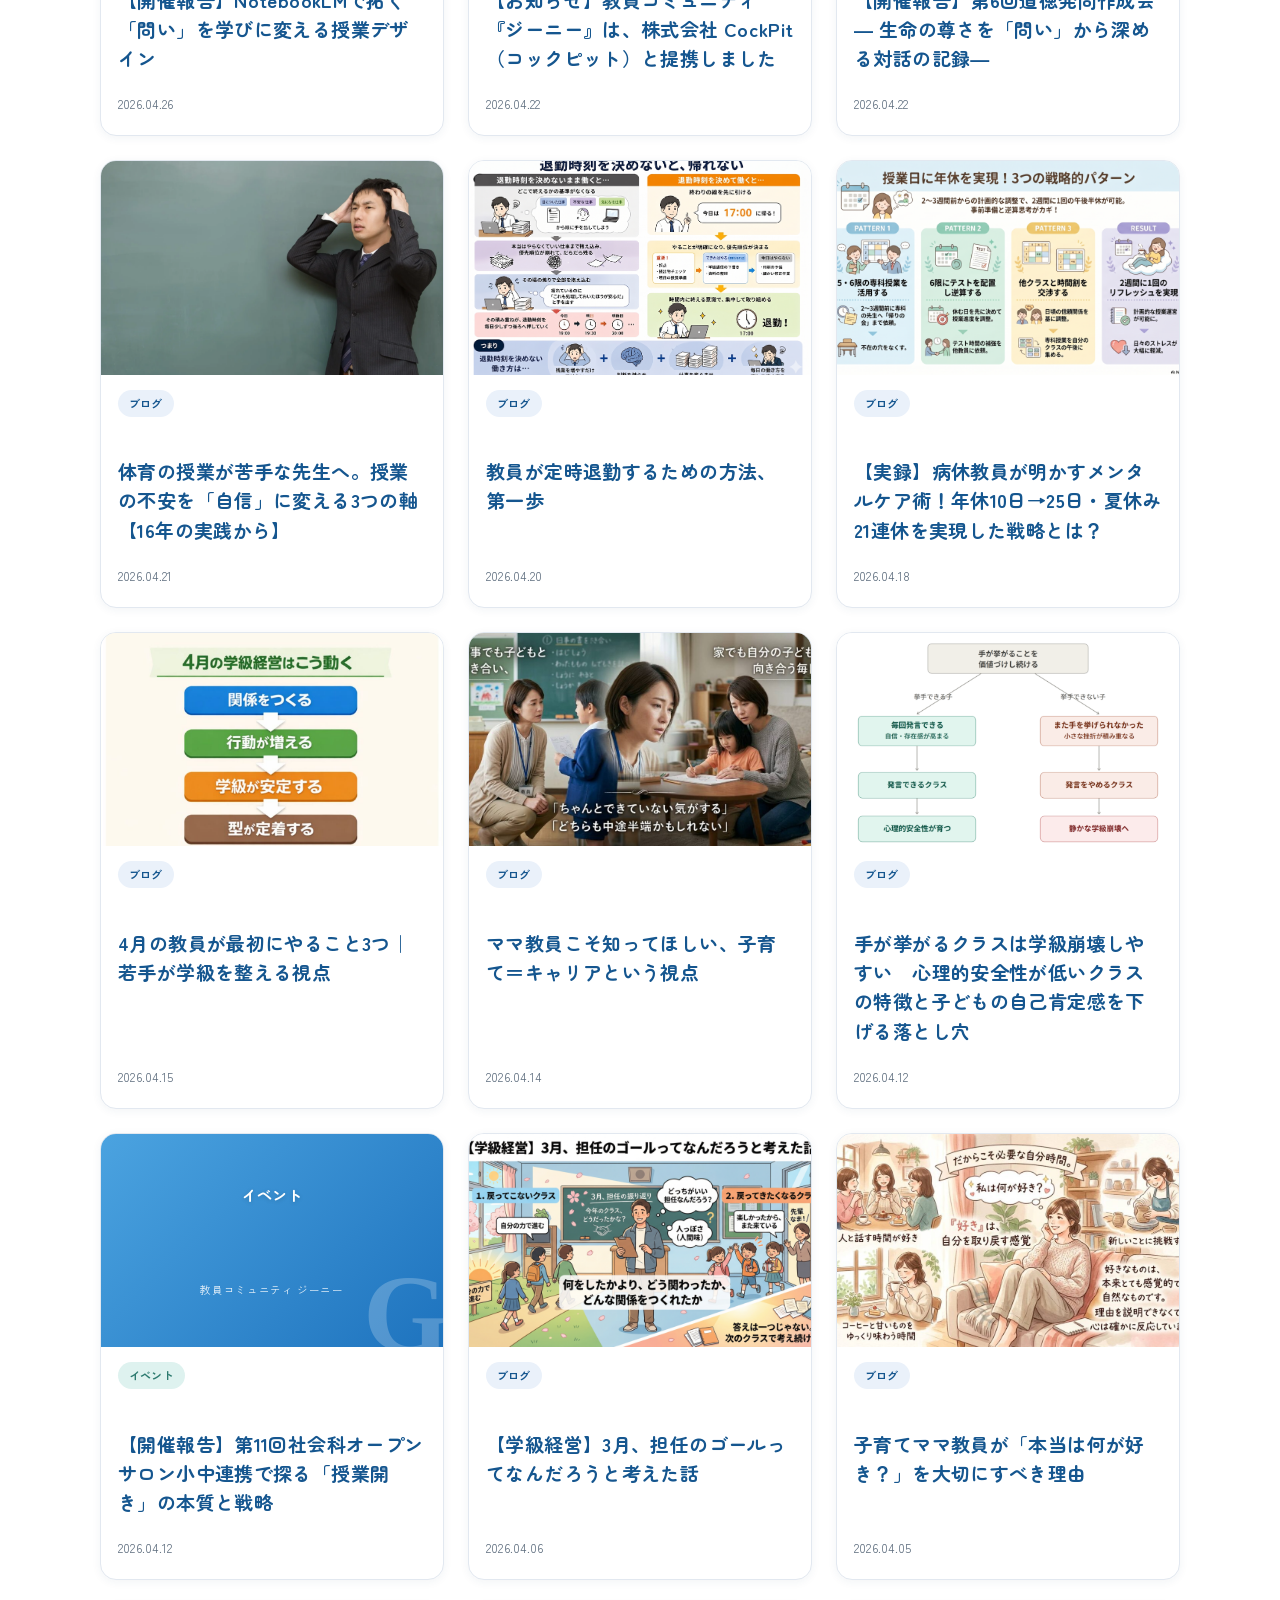
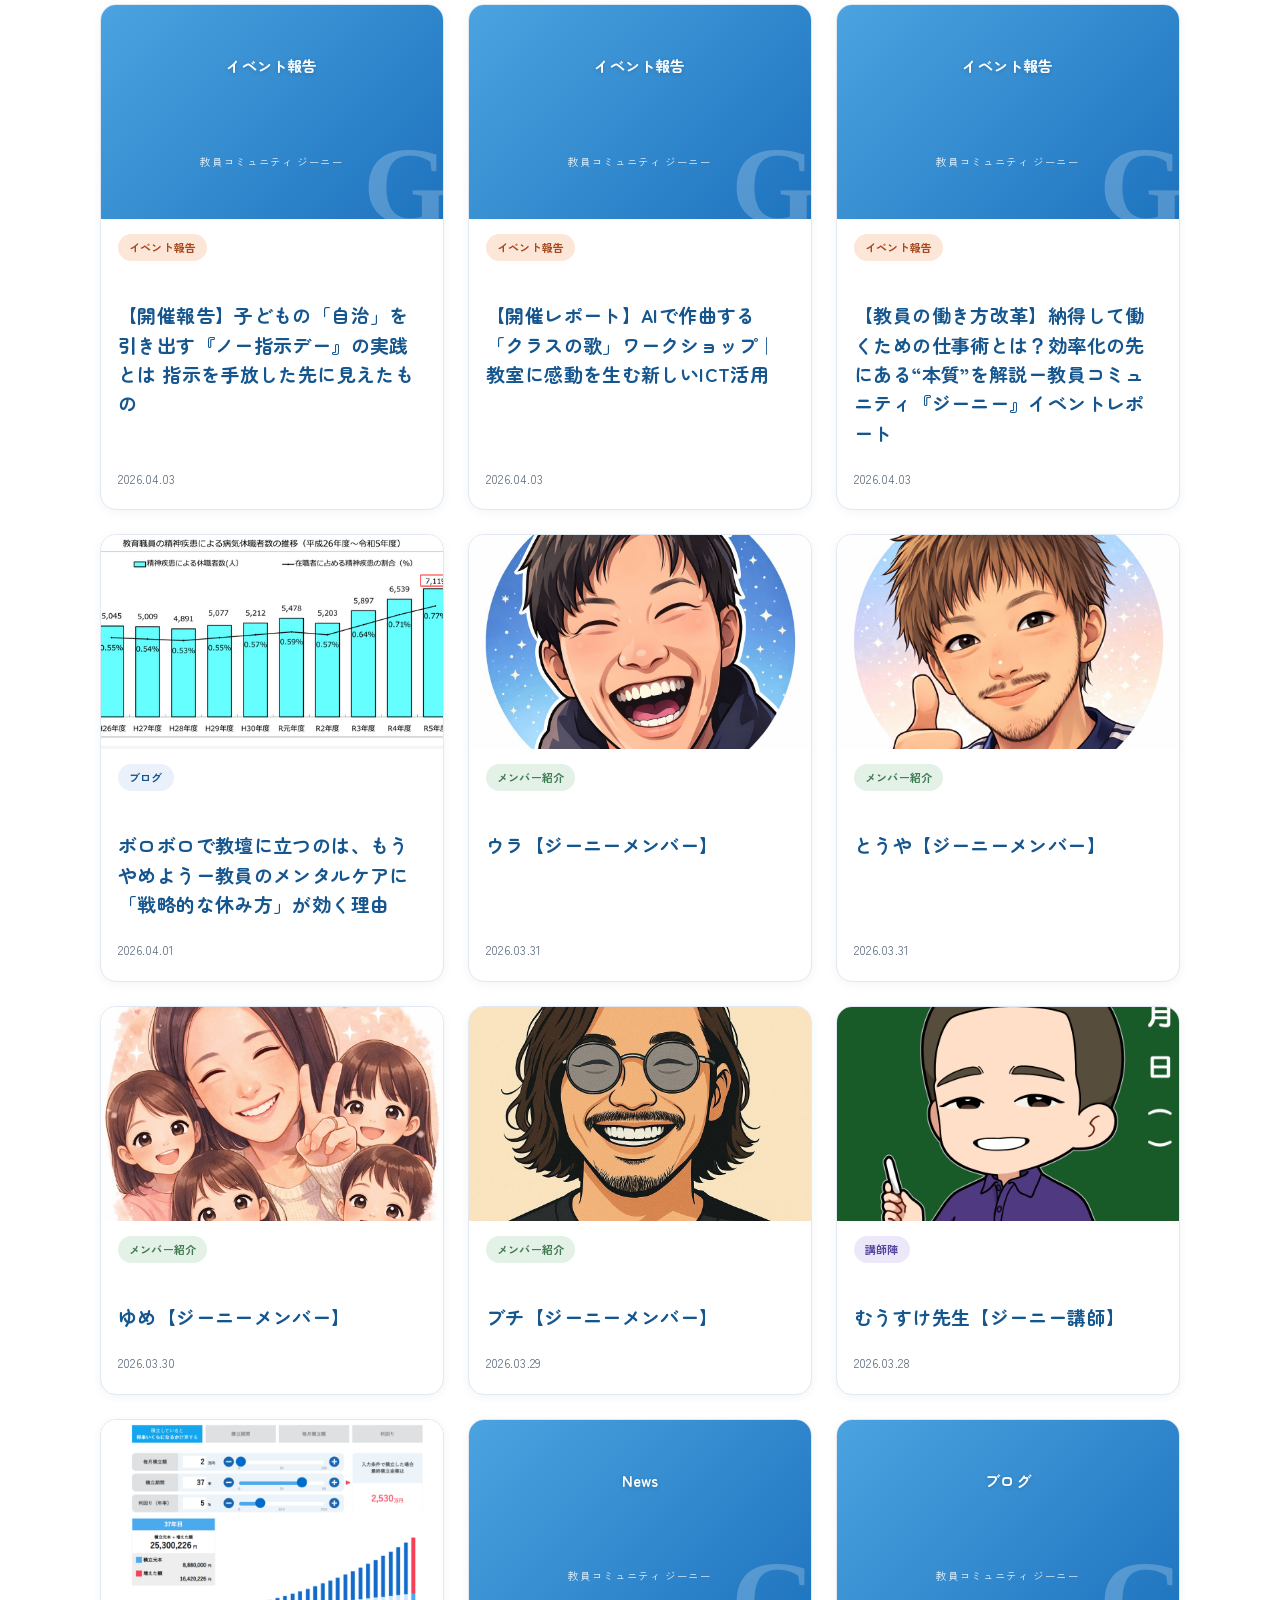
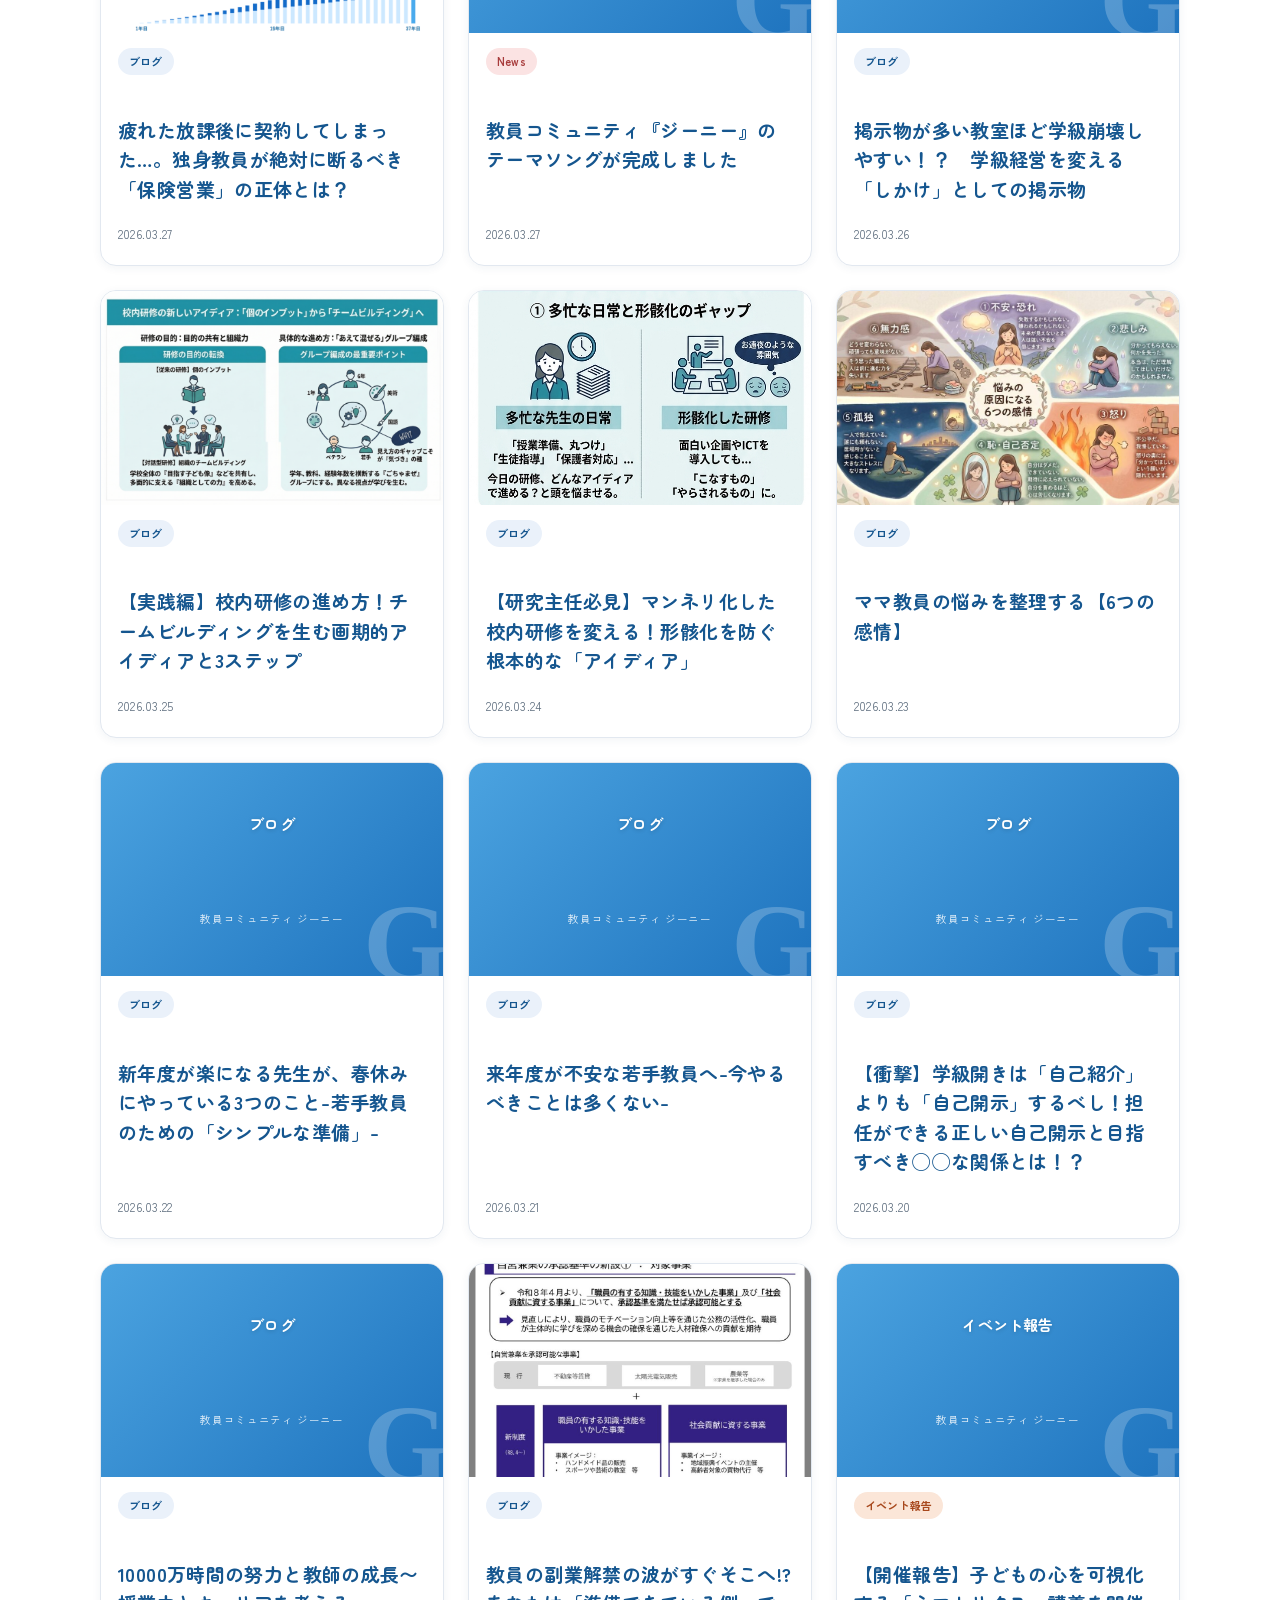
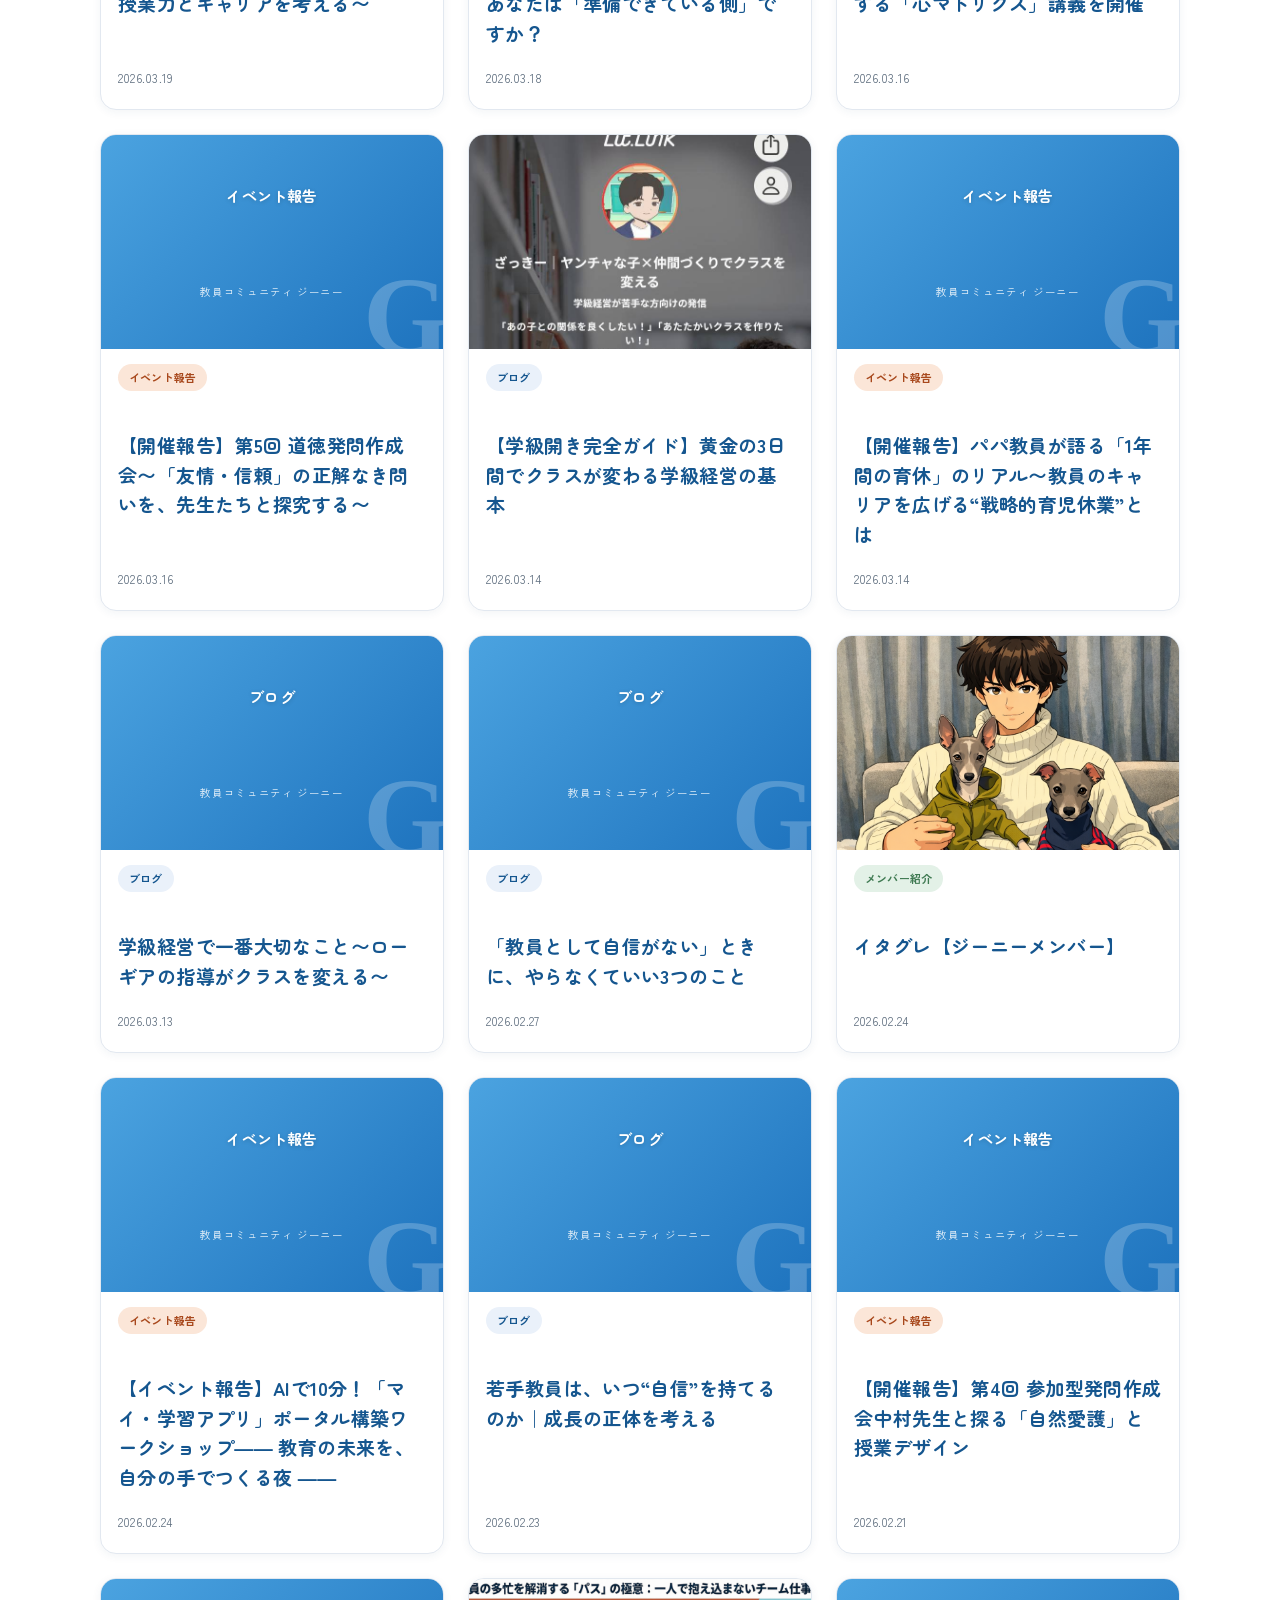
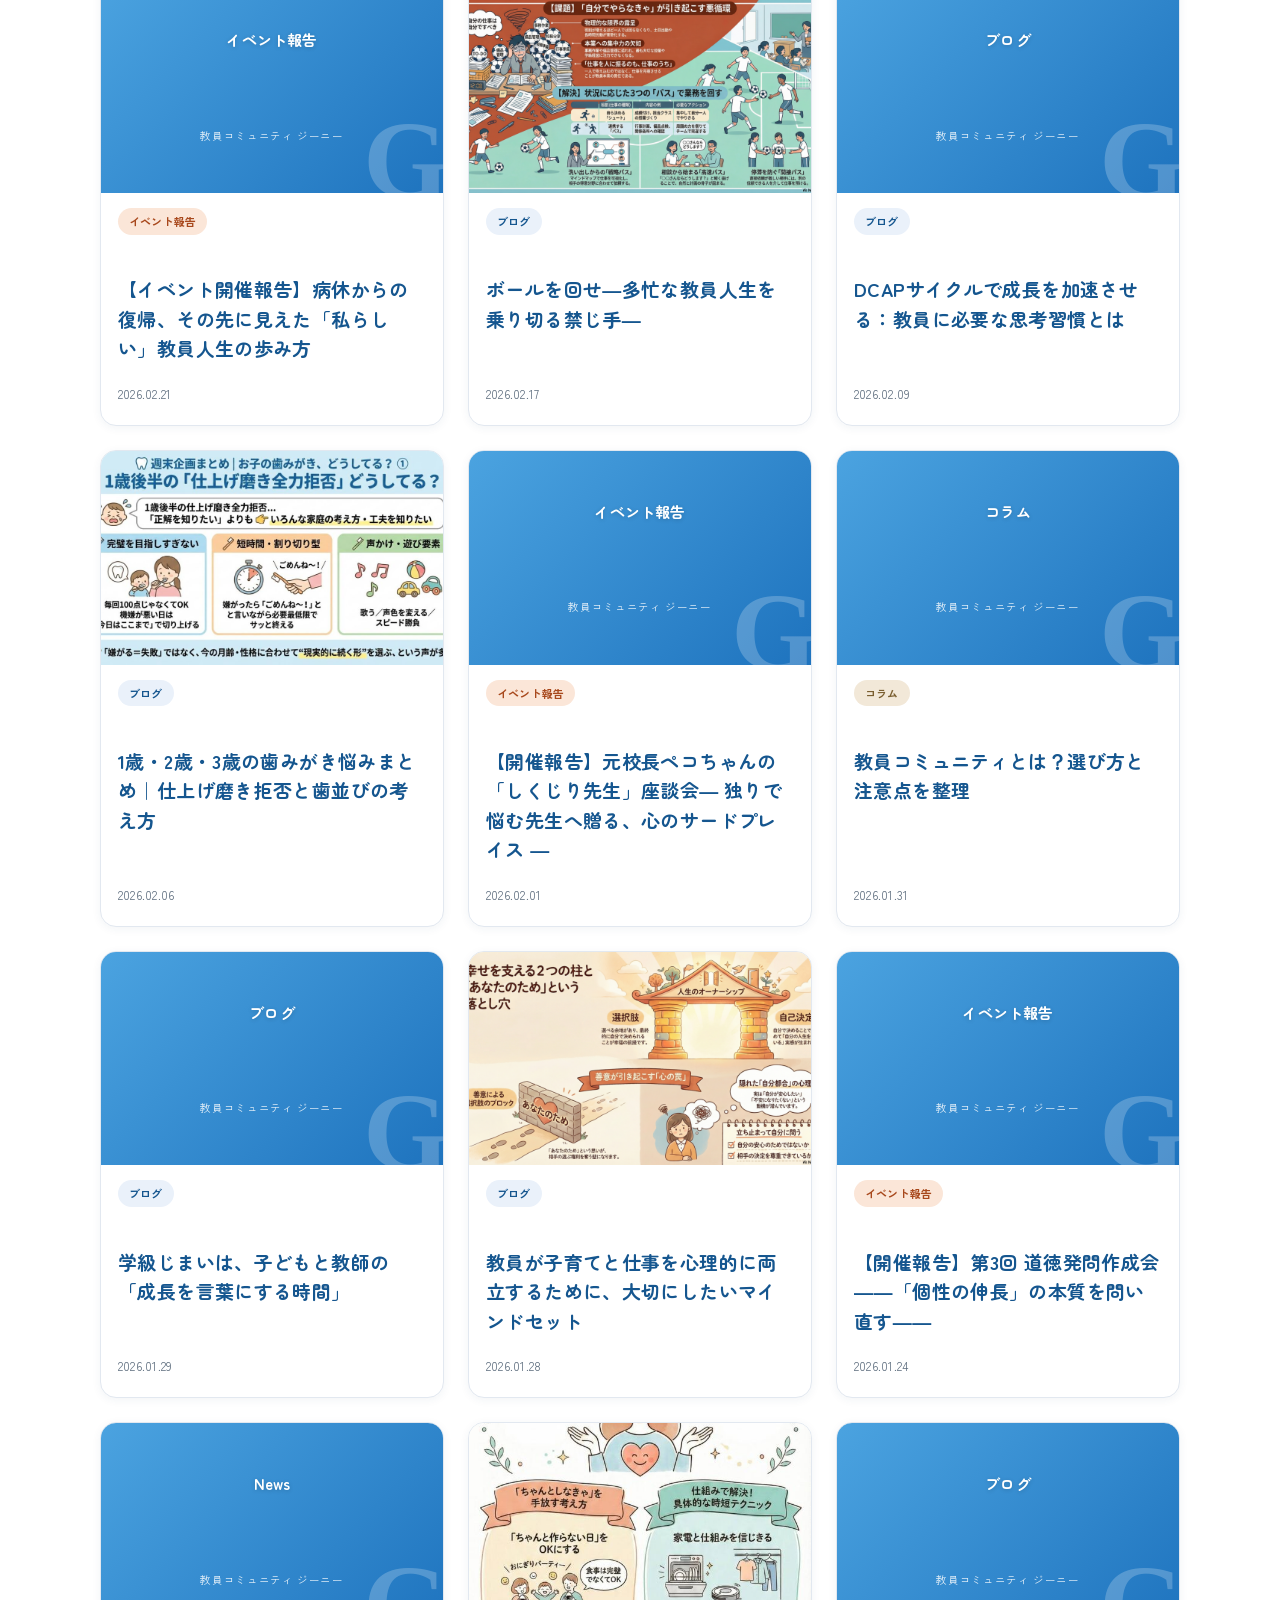
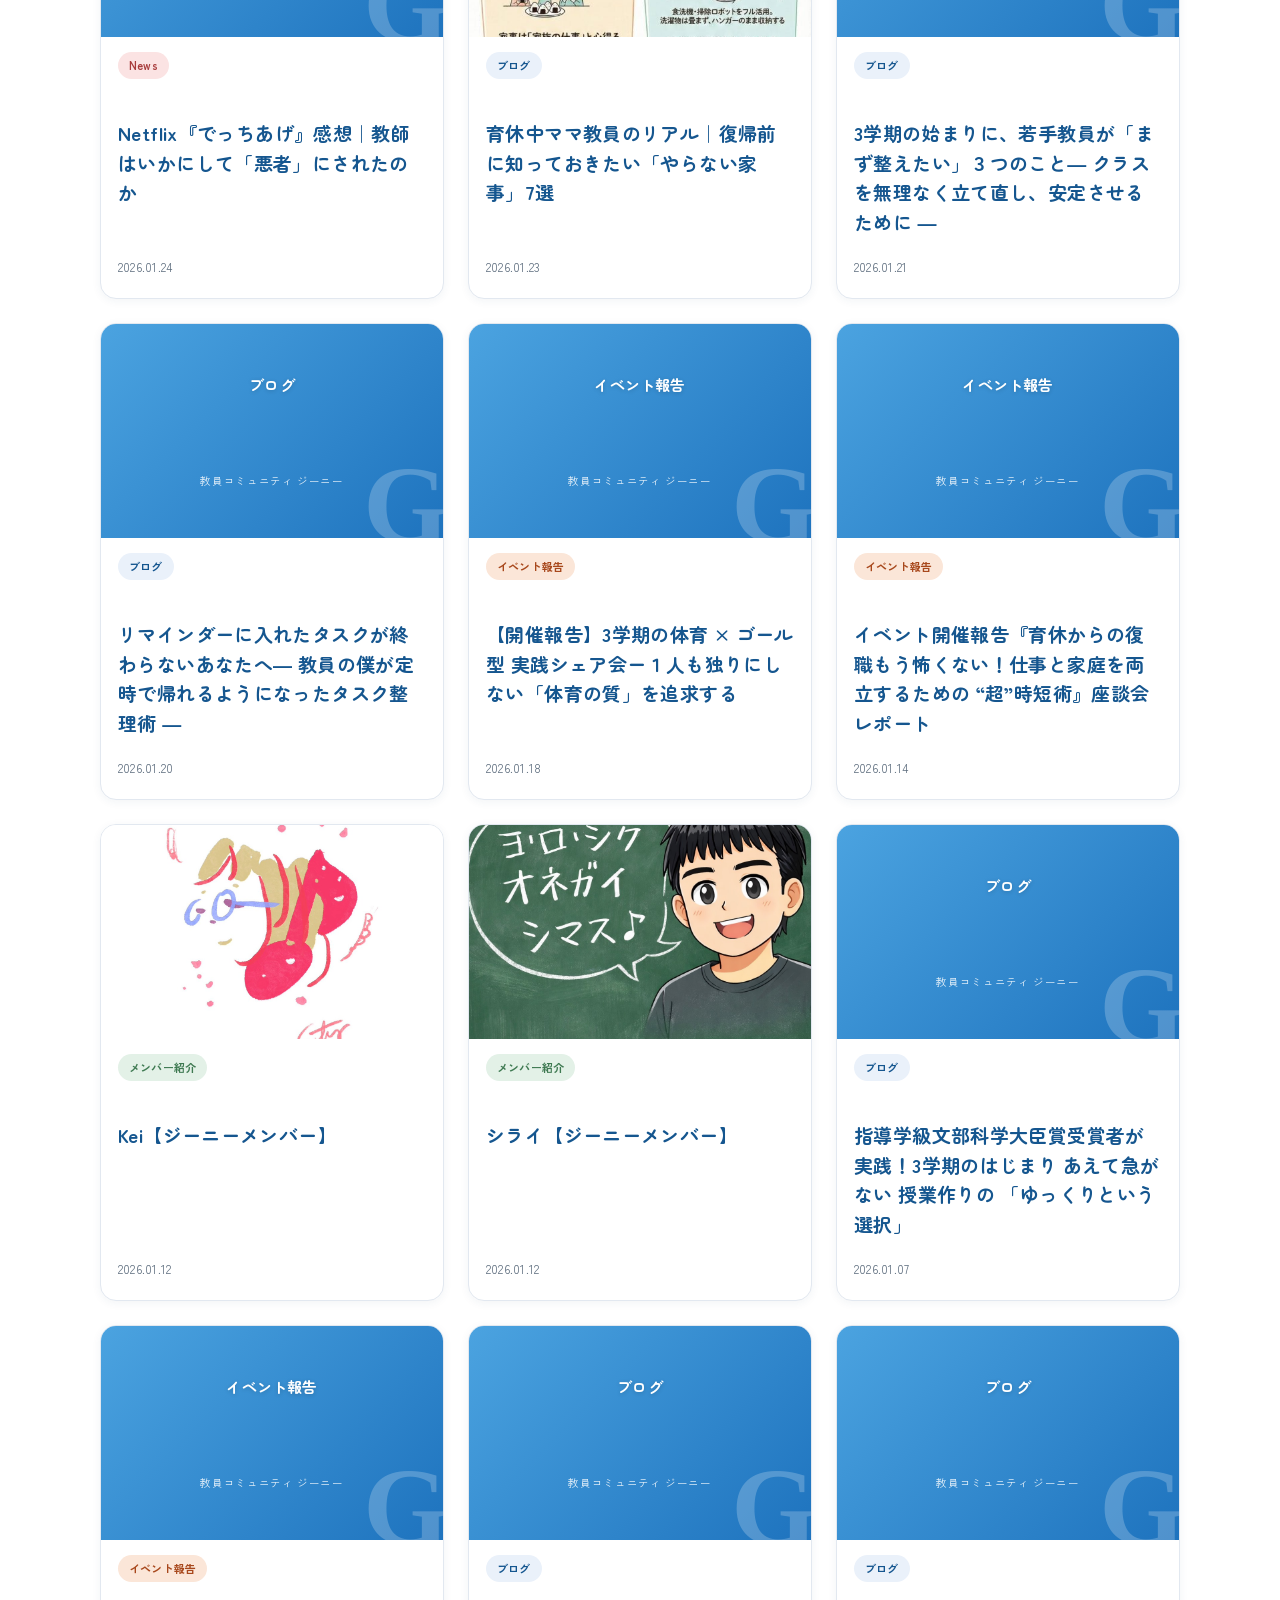
==== commit fe3e231c: "本家ブランド(#1e73be青)に統一・講師/メンバー分離・スマホカレンダー改善・SEO OFF - 全体カラーを本家 genie-teacher.com(Cocoon)の key-color #1e" ====
--- a/articles.html
+++ b/articles.html
@@ -3,13 +3,14 @@
 <head>
 <meta charset="UTF-8" />
 <meta name="viewport" content="width=device-width, initial-scale=1.0" />
+<meta name="robots" content="noindex,nofollow,noarchive,nosnippet" />
 <title>記事一覧｜教員コミュニティ ジーニー</title>
 <link rel="preconnect" href="https://fonts.googleapis.com">
 <link rel="preconnect" href="https://fonts.gstatic.com" crossorigin>
 <link href="https://fonts.googleapis.com/css2?family=Zen+Maru+Gothic:wght@500;700&family=Zen+Kaku+Gothic+New:wght@400;500;700&display=swap" rel="stylesheet">
 <link rel="stylesheet" href="assets/site.css">
 <style>
-  .listhead{padding:38px 0 6px;background:radial-gradient(120% 90% at 90% 0%,#fff2e2 0%,var(--bg) 60%)}
+  .listhead{padding:38px 0 6px;background:radial-gradient(120% 90% at 90% 0%,#e3f1fb 0%,var(--bg) 60%)}
   .listhead h1{font-size:30px;margin-bottom:4px}
   .listhead .count{color:var(--muted);font-size:14px}
   .filters{display:flex;flex-wrap:wrap;gap:8px;margin:22px 0 8px}
@@ -23,7 +24,7 @@
 
 <header class="site">
   <div class="wrap nav">
-    <a class="logo" href="index.html"><span class="mark">G</span>ジーニー</a>
+    <a class="logo" href="index.html"><img class="logo-img" src="images/genie-logo.png" alt="教員コミュニティ ジーニー"></a>
     <nav class="menu">
       <a href="index.html#news">ニュース</a>
       <a href="articles.html?cat=ブログ">ブログ</a>
@@ -83,7 +84,7 @@
 (function(){
   var ALL=[], cats=['すべて'];
   var initial=new URLSearchParams(location.search).get('cat')||'すべて';
-  fetch('data/posts.json').then(function(r){return r.json();}).then(function(posts){
+  GENIE.getPosts().then(function(posts){
     ALL=posts;
     posts.forEach(function(p){if(p.category && cats.indexOf(p.category)<0)cats.push(p.category);});
     var fb=document.getElementById('filters');
--- a/assets/site.css
+++ b/assets/site.css
@@ -2,12 +2,13 @@
    教員コミュニティ ジーニー — 共通スタイル
    ========================================================= */
 :root{
-  --bg:#FBF8F2; --bg-2:#fff7ee; --surface:#ffffff; --ink:#2c2a26; --muted:#6b665d;
-  --line:#e7e1d6; --brand:#2f6db3; --brand-d:#234f86; --accent:#e0773c; --accent-d:#c8612a;
+  /* ブランド：本家 genie-teacher.com（Cocoon）の key-color #1e73be 青 × 白 を再現 */
+  --bg:#ffffff; --bg-2:#eef5fb; --surface:#ffffff; --ink:#1f2a37; --muted:#5b6b7c;
+  --line:#e2e8f0; --brand:#1e73be; --brand-d:#15568f; --accent:#2ca9e1; --accent-d:#1c8fc4;
   --radius:16px; --radius-lg:22px; --max:1120px;
-  --shadow-sm:0 2px 10px rgba(70,55,30,.05);
-  --shadow:0 10px 30px rgba(60,50,30,.09);
-  --shadow-lg:0 18px 50px rgba(60,50,30,.13);
+  --shadow-sm:0 2px 10px rgba(30,60,100,.06);
+  --shadow:0 10px 30px rgba(30,60,100,.10);
+  --shadow-lg:0 18px 50px rgba(30,60,100,.14);
   --font-body:"Zen Kaku Gothic New","Hiragino Maru Gothic ProN","Yu Gothic",Meiryo,sans-serif;
   --font-head:"Zen Maru Gothic","Hiragino Maru Gothic ProN",sans-serif;
 }
@@ -21,18 +22,19 @@
 .eyebrow{font-size:12.5px;color:var(--accent);letter-spacing:.18em;font-weight:700;font-family:Georgia,"Times New Roman",serif}
 
 /* ---------- buttons ---------- */
-.btn{display:inline-flex;align-items:center;gap:8px;background:var(--brand);color:#fff;padding:11px 22px;border-radius:999px;font-size:14px;font-weight:700;border:none;cursor:pointer;transition:transform .15s,background .15s,box-shadow .15s;box-shadow:0 6px 18px rgba(47,109,179,.25)}
-.btn:hover{background:var(--brand-d);transform:translateY(-2px);box-shadow:0 10px 24px rgba(47,109,179,.32)}
-.btn.accent{background:var(--accent);box-shadow:0 6px 18px rgba(224,119,60,.28)}
+.btn{display:inline-flex;align-items:center;gap:8px;background:var(--brand);color:#fff;padding:11px 22px;border-radius:999px;font-size:14px;font-weight:700;border:none;cursor:pointer;transition:transform .15s,background .15s,box-shadow .15s;box-shadow:0 6px 18px rgba(30,115,190,.25)}
+.btn:hover{background:var(--brand-d);transform:translateY(-2px);box-shadow:0 10px 24px rgba(30,115,190,.32)}
+.btn.accent{background:var(--accent);box-shadow:0 6px 18px rgba(44,169,225,.28)}
 .btn.accent:hover{background:var(--accent-d)}
 .btn.ghost{background:transparent;color:var(--brand);border:1.5px solid var(--brand);box-shadow:none}
 .btn.ghost:hover{background:var(--brand);color:#fff}
 
 /* ---------- header ---------- */
-header.site{position:sticky;top:0;z-index:50;background:rgba(251,248,242,.85);backdrop-filter:blur(10px);border-bottom:1px solid var(--line)}
+header.site{position:sticky;top:0;z-index:50;background:rgba(255,255,255,.88);backdrop-filter:blur(10px);border-bottom:1px solid var(--line)}
 .nav{display:flex;align-items:center;gap:22px;height:68px}
 .logo{display:flex;align-items:center;gap:10px;font-family:var(--font-head);font-weight:700;font-size:20px;color:var(--ink)}
-.logo .mark{width:36px;height:36px;border-radius:10px;background:linear-gradient(135deg,var(--brand),var(--brand-d));color:#fff;display:grid;place-items:center;font-size:19px;box-shadow:0 4px 10px rgba(47,109,179,.3)}
+.logo .mark{width:36px;height:36px;border-radius:10px;background:linear-gradient(135deg,var(--brand),var(--brand-d));color:#fff;display:grid;place-items:center;font-size:19px;box-shadow:0 4px 10px rgba(30,115,190,.3)}
+.logo .logo-img{height:38px;width:auto;display:block}
 .menu{display:flex;gap:22px;margin-left:auto;font-size:14.5px;color:var(--muted);font-weight:500}
 .menu a{position:relative;padding:4px 0}
 .menu a::after{content:"";position:absolute;left:0;right:100%;bottom:-2px;height:2px;background:var(--accent);border-radius:2px;transition:right .2s}
@@ -40,24 +42,24 @@
 .menu a:hover::after{right:0}
 .nav .btn{flex:none}
 .menu-btn{display:none;margin-left:auto;width:44px;height:44px;border-radius:12px;border:1.5px solid var(--line);background:#fff;font-size:20px;color:var(--brand);cursor:pointer;align-items:center;justify-content:center}
-.mobile-menu{display:none;flex-direction:column;gap:2px;padding:8px 20px 18px;background:rgba(251,248,242,.97);border-bottom:1px solid var(--line)}
+.mobile-menu{display:none;flex-direction:column;gap:2px;padding:8px 20px 18px;background:rgba(255,255,255,.98);border-bottom:1px solid var(--line)}
 .mobile-menu a{padding:12px 6px;border-bottom:1px solid var(--line);font-size:15px;color:var(--ink)}
 .mobile-menu a:last-of-type{border-bottom:none}
 .mobile-menu .btn{margin-top:12px;justify-content:center}
 .mobile-menu.open{display:flex}
 
 /* ---------- hero（トップ） ---------- */
-.hero{padding:64px 0 56px;background:radial-gradient(120% 90% at 85% 0%,#fff2e2 0%,var(--bg) 58%)}
+.hero{padding:64px 0 56px;background:radial-gradient(120% 90% at 85% 0%,#e3f1fb 0%,var(--bg) 58%)}
 .hero-inner{display:grid;grid-template-columns:1.1fr .9fr;align-items:center;gap:40px}
 .hero .eyebrow{display:block;margin-bottom:14px}
 .hero h1{font-size:42px;letter-spacing:.02em}
 .hero h1 .em{color:var(--accent);position:relative;white-space:nowrap}
-.hero h1 .em::after{content:"";position:absolute;left:0;right:0;bottom:2px;height:10px;background:rgba(224,119,60,.18);border-radius:6px;z-index:-1}
-.hero p.lead{margin-top:20px;font-size:17px;color:#5b554c;max-width:560px}
+.hero h1 .em::after{content:"";position:absolute;left:0;right:0;bottom:2px;height:10px;background:rgba(44,169,225,.20);border-radius:6px;z-index:-1}
+.hero p.lead{margin-top:20px;font-size:17px;color:#51606f;max-width:560px}
 .hero .cta{margin-top:30px;display:flex;gap:14px;flex-wrap:wrap}
 .hero .cta .btn{padding:14px 28px;font-size:15px}
 .hero-art{display:flex;justify-content:center}
-.hero-art svg{width:100%;max-width:420px;height:auto;filter:drop-shadow(0 18px 40px rgba(60,50,30,.12))}
+.hero-art svg{width:100%;max-width:420px;height:auto;filter:drop-shadow(0 18px 40px rgba(30,60,100,.12))}
 .trust{display:flex;gap:26px;margin-top:28px;flex-wrap:wrap}
 .trust .it{display:flex;flex-direction:column}
 .trust .n{font-family:var(--font-head);font-weight:700;font-size:22px;color:var(--brand)}
@@ -84,8 +86,9 @@
 .card .thumb img{width:100%;height:100%;object-fit:cover;display:block;transition:transform .3s}
 .card:hover .thumb img{transform:scale(1.05)}
 /* サムネ無し記事のプレースホルダ */
-.thumb.ph{display:grid;place-items:center;text-align:center;padding:14px}
+.thumb.ph{display:grid;place-items:center;text-align:center;padding:14px;gap:5px}
 .thumb.ph .ph-cat{font-family:var(--font-head);font-weight:700;font-size:15px;color:#fff;text-shadow:0 1px 4px rgba(0,0,0,.18);z-index:1}
+.thumb.ph .ph-brand{font-size:10.5px;letter-spacing:.06em;color:rgba(255,255,255,.85);z-index:1}
 .thumb.ph::before{content:"G";position:absolute;right:-6px;bottom:-22px;font-family:Georgia,serif;font-weight:700;font-size:110px;color:rgba(255,255,255,.22);line-height:1}
 .card .body{padding:15px 17px 19px;display:flex;flex-direction:column;gap:9px;flex:1}
 .card h3{font-size:16.5px;line-height:1.55;margin:0}
@@ -104,23 +107,38 @@
 .cal-grid{display:grid;grid-template-columns:repeat(7,1fr);gap:6px}
 .cal-grid .dow{text-align:center;font-size:12px;color:var(--muted);padding:6px 0;font-weight:700}
 .cal-grid .dow.sun{color:#d05a5a}.cal-grid .dow.sat{color:#5a7fd0}
-.cal-cell{min-height:70px;border:1px solid var(--line);border-radius:12px;padding:6px;background:#fffdf9;display:flex;flex-direction:column;gap:3px}
+.cal-cell{min-height:70px;border:1px solid var(--line);border-radius:12px;padding:6px;background:#fbfdff;display:flex;flex-direction:column;gap:3px}
 .cal-cell.empty{background:transparent;border:none}
 .cal-cell .num{font-weight:700;font-size:12.5px}
-.cal-cell.today{outline:2px solid var(--accent);outline-offset:-1px;background:#fff7ee}
+.cal-cell.today{outline:2px solid var(--accent);outline-offset:-1px;background:#eef5fb}
 .cal-cell .ev{font-size:10.5px;line-height:1.3;background:#eaf1fa;color:var(--brand-d);border-radius:6px;padding:2px 6px;overflow:hidden;text-overflow:ellipsis;white-space:nowrap;font-weight:600}
 .cal-cell .ev.warm{background:#fbe6d8;color:#a8481c}
 .cal-cell .ev:hover{filter:brightness(.96)}
-.cal-list{margin-top:20px;display:grid;gap:9px;max-width:580px;margin-inline:auto}
-.cal-list a{display:flex;gap:12px;align-items:center;font-size:14px;padding:11px 15px;border-radius:12px;background:#fff7ee;transition:.15s}
-.cal-list a:hover{background:#ffeede;transform:translateX(4px)}
-.cal-list .badge{flex:none;font-weight:700;color:var(--accent)}
-@media(max-width:600px){.cal-cell{min-height:48px}.cal-cell .ev{display:none}.cal-cell.has .num::after{content:"●";color:var(--accent);font-size:8px;margin-left:3px;vertical-align:2px}}
+
+/* スマホ用 アジェンダ（今月の予定リスト）— PCでは非表示、grid と併用 */
+.cal-agenda{display:none}
+.cal-agenda .ag-title{font-family:var(--font-head);font-weight:700;font-size:14px;color:var(--ink);margin:16px 2px 10px}
+.cal-agenda a{display:flex;gap:12px;align-items:center;font-size:14px;padding:11px 13px;border-radius:12px;background:#f4f8fc;border:1px solid var(--line);transition:.15s}
+.cal-agenda a:active{background:#e9f1fa}
+.cal-agenda a.warm{background:#fdf1e8;border-color:#f3d8c2}
+.cal-agenda .d{flex:none;min-width:62px;font-weight:700;color:var(--brand-d);font-size:13px}
+.cal-agenda a.warm .d{color:#b85a23}
+.cal-agenda .t{line-height:1.4}
+.cal-agenda .none{font-size:13.5px;color:var(--muted);padding:14px 4px;text-align:center}
+@media(max-width:600px){
+  .cal{padding:18px 14px}
+  .cal-grid{gap:4px}
+  .cal-cell{min-height:40px;padding:4px;border-radius:8px}
+  .cal-cell .ev{display:none}
+  .cal-cell.has .num::after{content:"●";color:var(--accent);font-size:8px;margin-left:3px;vertical-align:2px}
+  .cal-cell.has.warm-day .num::after{color:var(--accent-d)}
+  .cal-agenda{display:block}
+}
 
 /* ---------- CTA band ---------- */
 .band{position:relative;overflow:hidden;background:linear-gradient(135deg,var(--brand),var(--brand-d));color:#fff;border-radius:var(--radius-lg);padding:52px 46px;text-align:center}
 .band::before{content:"";position:absolute;inset:auto -60px -120px auto;width:280px;height:280px;border-radius:50%;background:rgba(255,255,255,.07)}
-.band::after{content:"";position:absolute;inset:-90px auto auto -50px;width:200px;height:200px;border-radius:50%;background:rgba(224,119,60,.18)}
+.band::after{content:"";position:absolute;inset:-90px auto auto -50px;width:200px;height:200px;border-radius:50%;background:rgba(44,169,225,.22)}
 .band>*{position:relative;z-index:1}
 .band h2{font-size:26px;color:#fff}
 .band p{margin:14px auto 26px;max-width:580px;color:#dce8f6}
@@ -128,20 +146,20 @@
 .band .btn:hover{background:#fff;color:var(--brand)}
 
 /* ---------- footer ---------- */
-footer.site{background:#26241f;color:#cfc9bd;margin-top:48px;padding:50px 0 28px}
+footer.site{background:#143a5e;color:#cdd9e8;margin-top:48px;padding:50px 0 28px}
 .fcols{display:grid;grid-template-columns:2fr 1fr 1fr;gap:32px}
 footer.site h4{font-family:var(--font-head);color:#fff;margin-bottom:12px;font-size:16px}
 footer.site p{font-size:14px;max-width:380px}
-footer.site a{display:block;color:#cfc9bd;font-size:14px;padding:4px 0}
+footer.site a{display:block;color:#cdd9e8;font-size:14px;padding:4px 0}
 footer.site a:hover{color:#fff}
 .social{display:flex;gap:10px;margin-top:16px}
-.social a{width:42px;height:42px;border-radius:50%;background:#3a372f;color:#cfc9bd;display:grid;place-items:center;transition:transform .15s,background .15s,color .15s}
+.social a{width:42px;height:42px;border-radius:50%;background:rgba(255,255,255,.12);color:#cdd9e8;display:grid;place-items:center;transition:transform .15s,background .15s,color .15s}
 .social a svg{width:20px;height:20px;display:block}
 .social a:hover{transform:translateY(-3px)}
 .social a.line:hover{background:#06C755;color:#fff}
 .social a.yt:hover{background:#FF0000;color:#fff}
 .social a.ig:hover{background:#E1306C;color:#fff}
-.copy{text-align:center;border-top:1px solid #3a372f;margin-top:36px;padding-top:18px;font-size:12px;color:#8d887d}
+.copy{text-align:center;border-top:1px solid rgba(255,255,255,.15);margin-top:36px;padding-top:18px;font-size:12px;color:#9fb2c8}
 
 /* ---------- responsive ---------- */
 @media(max-width:820px){
